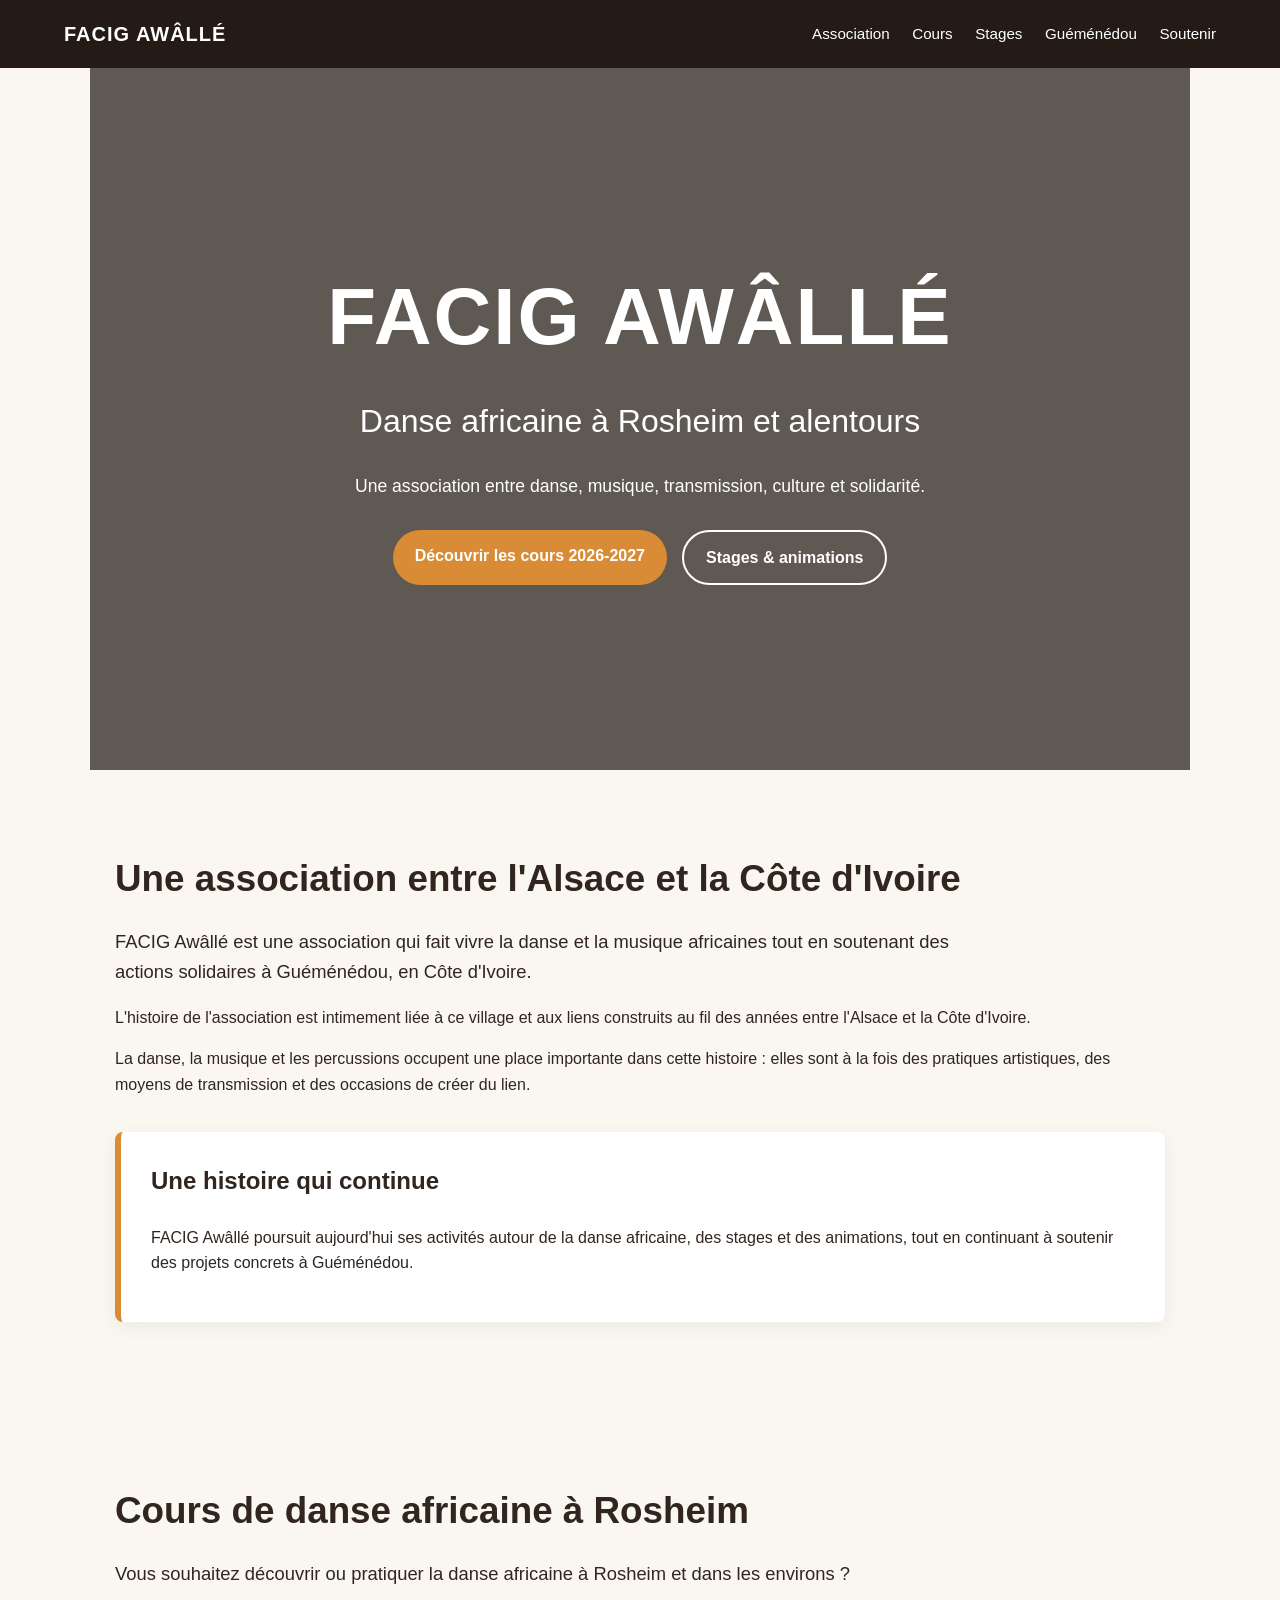
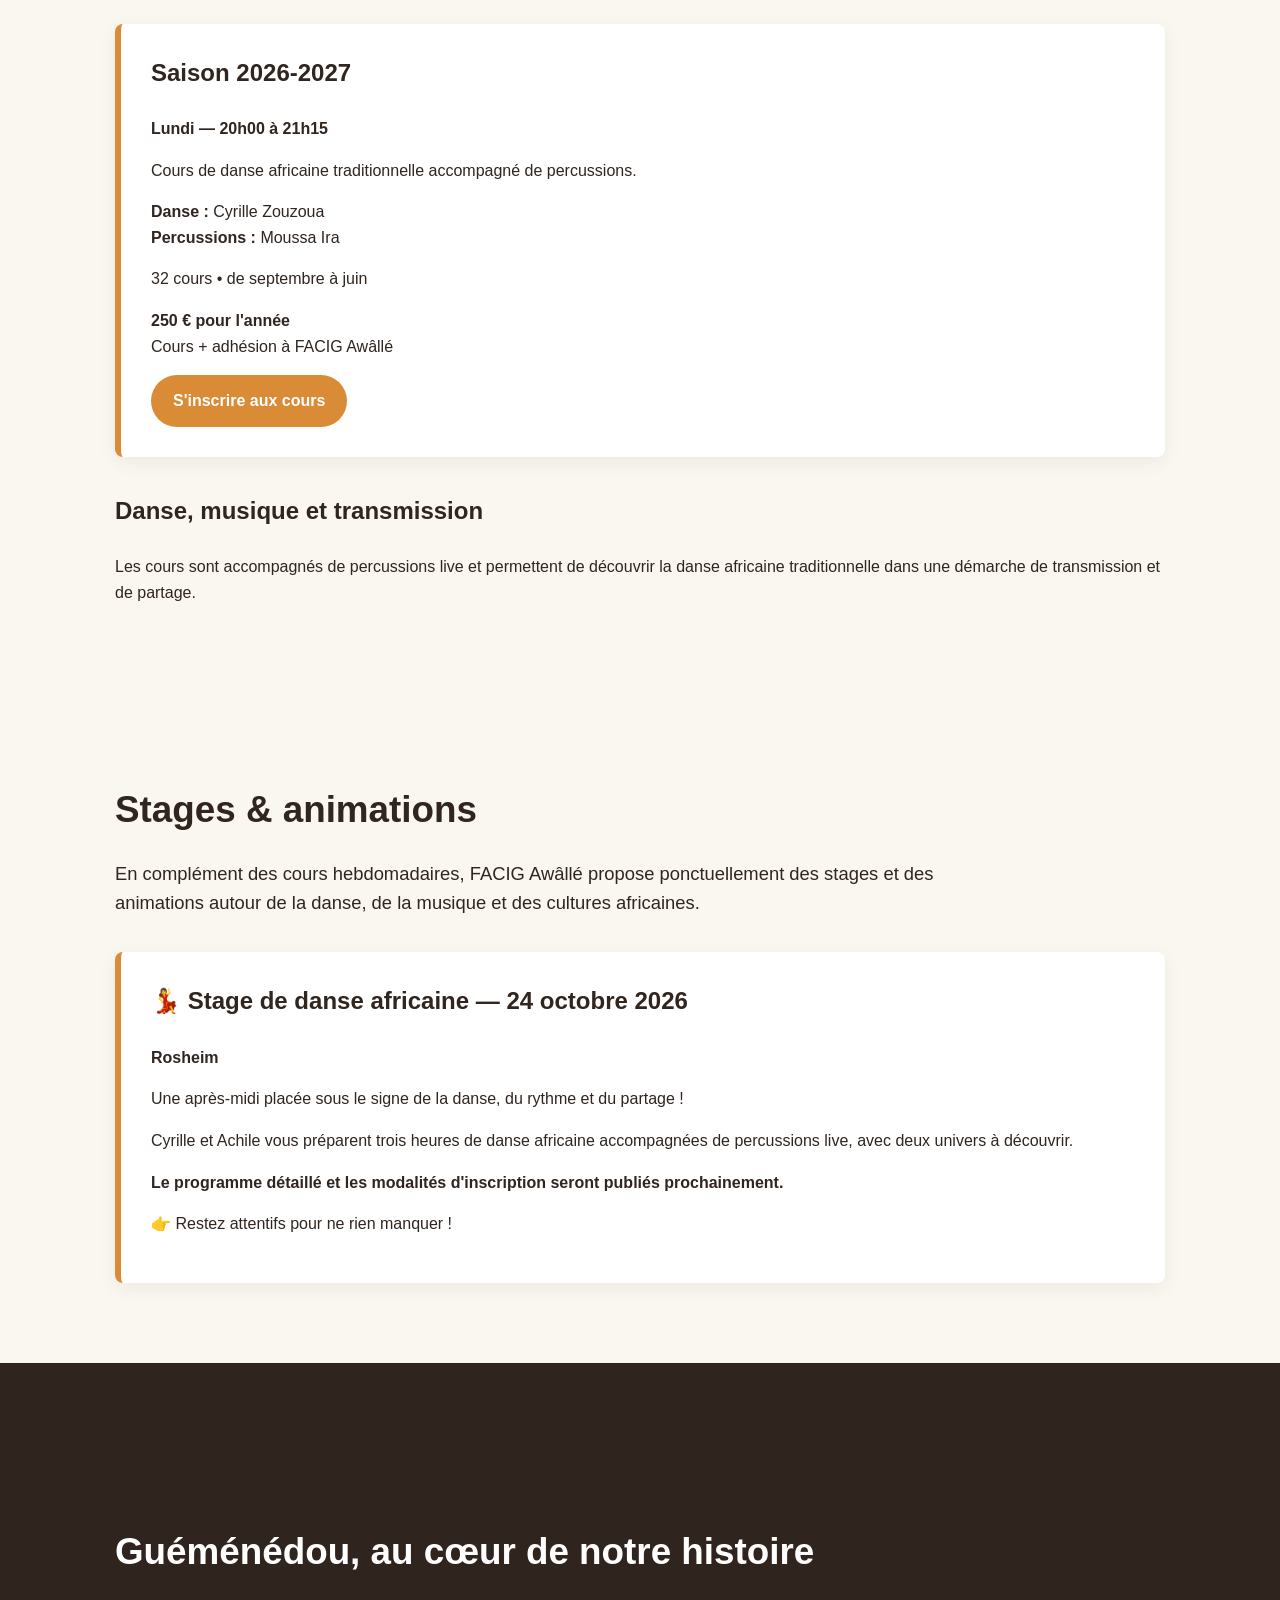
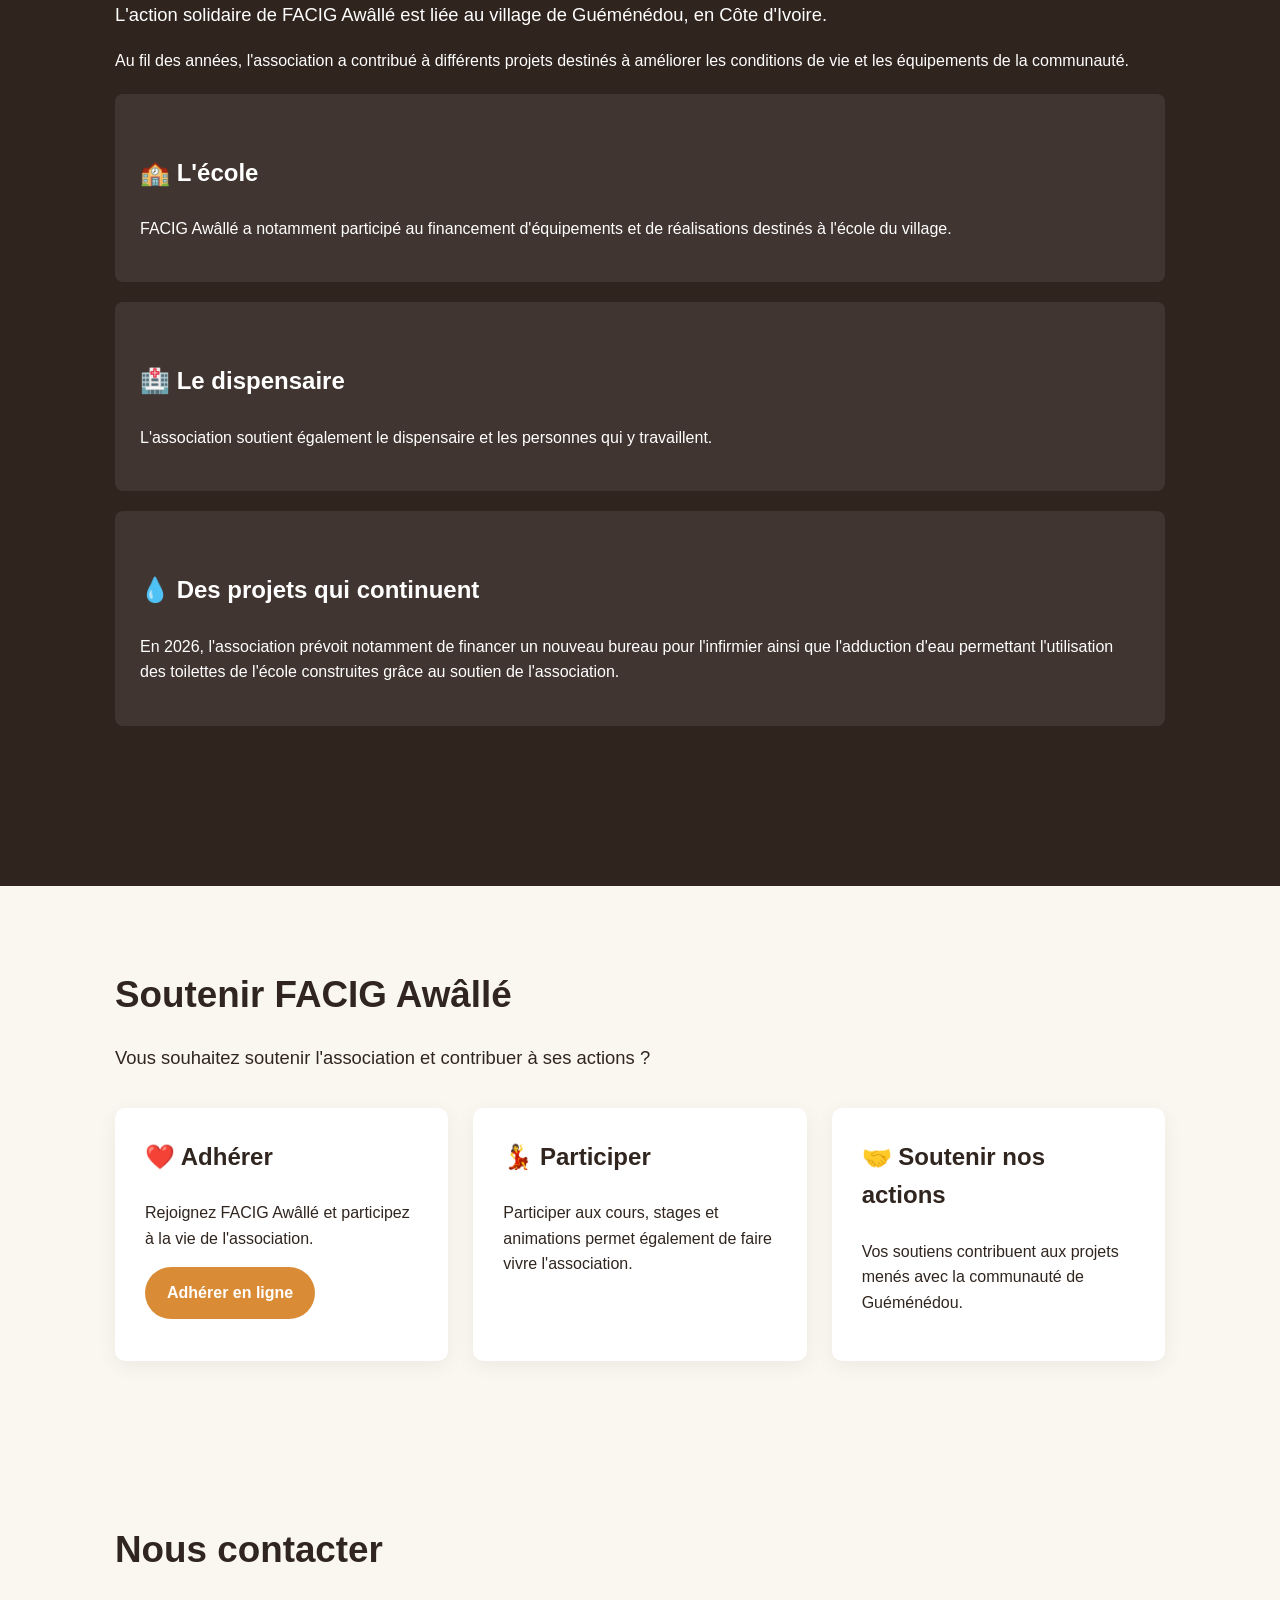
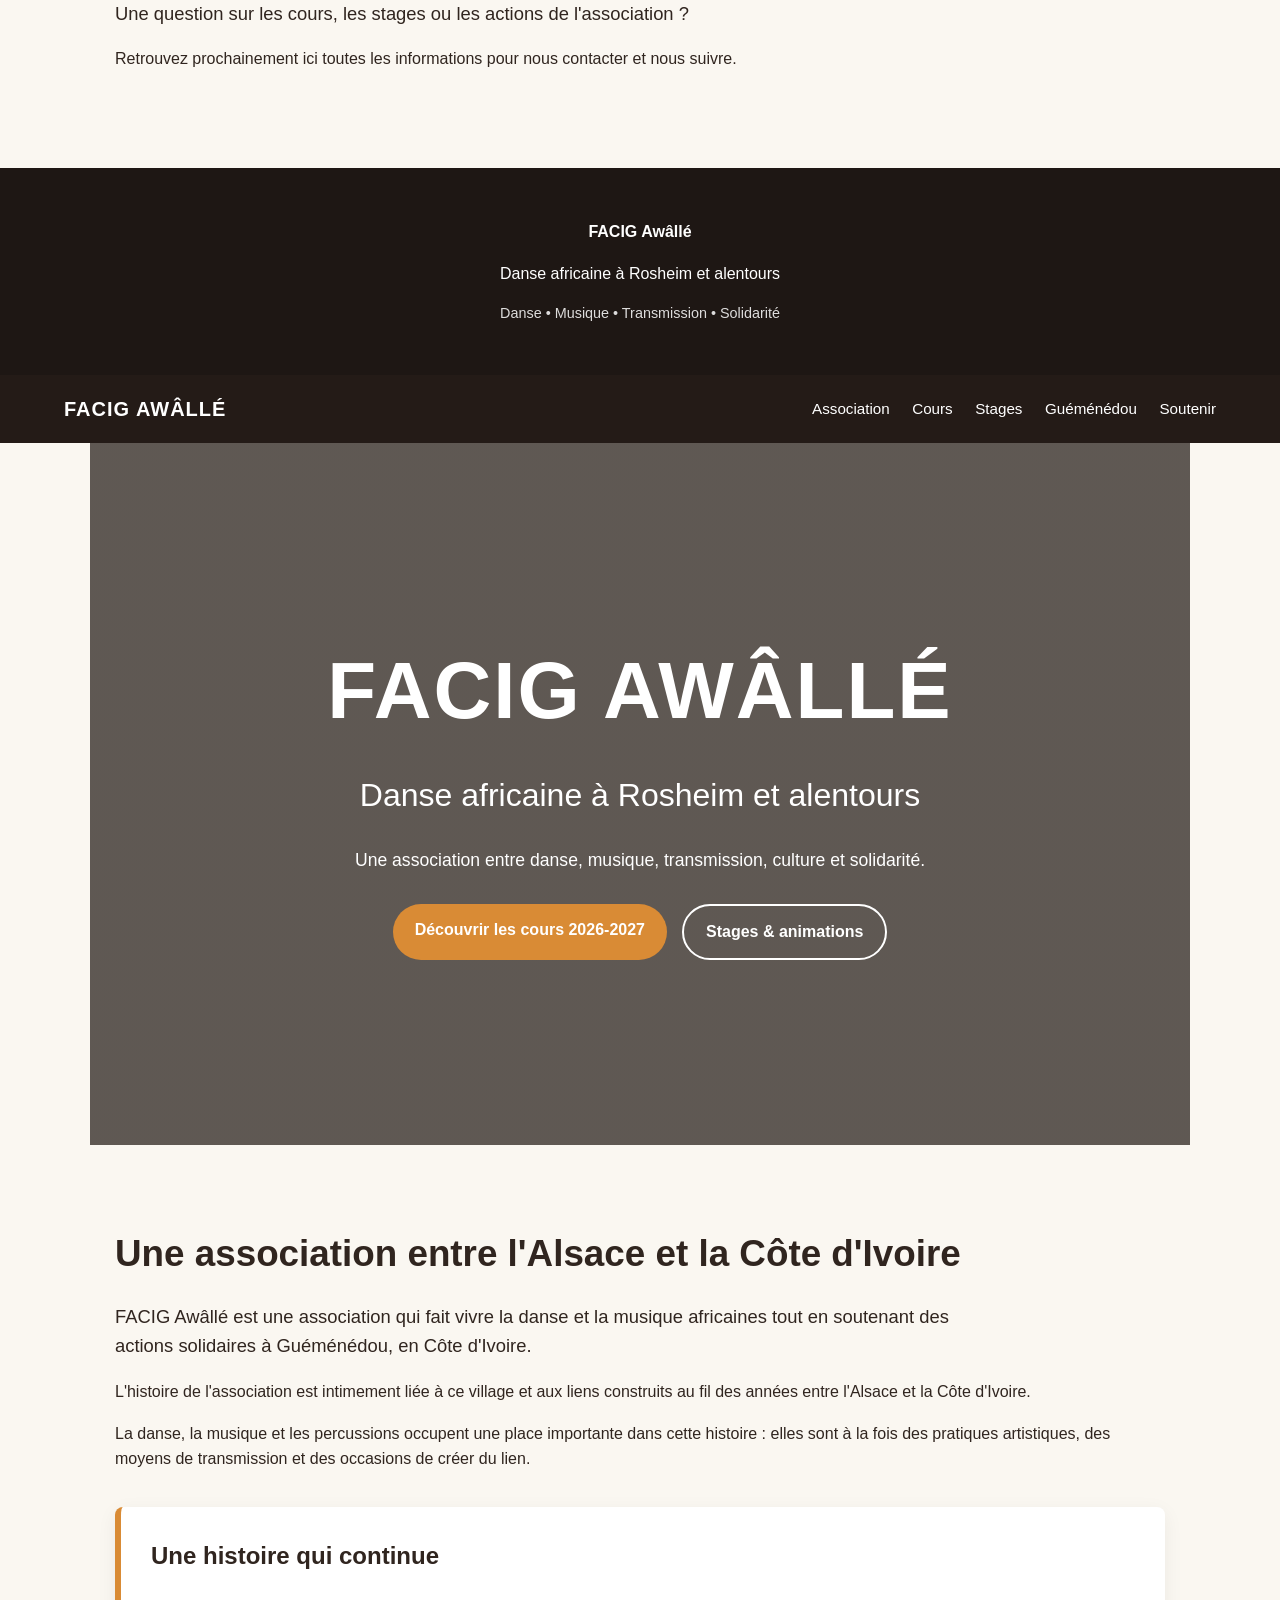
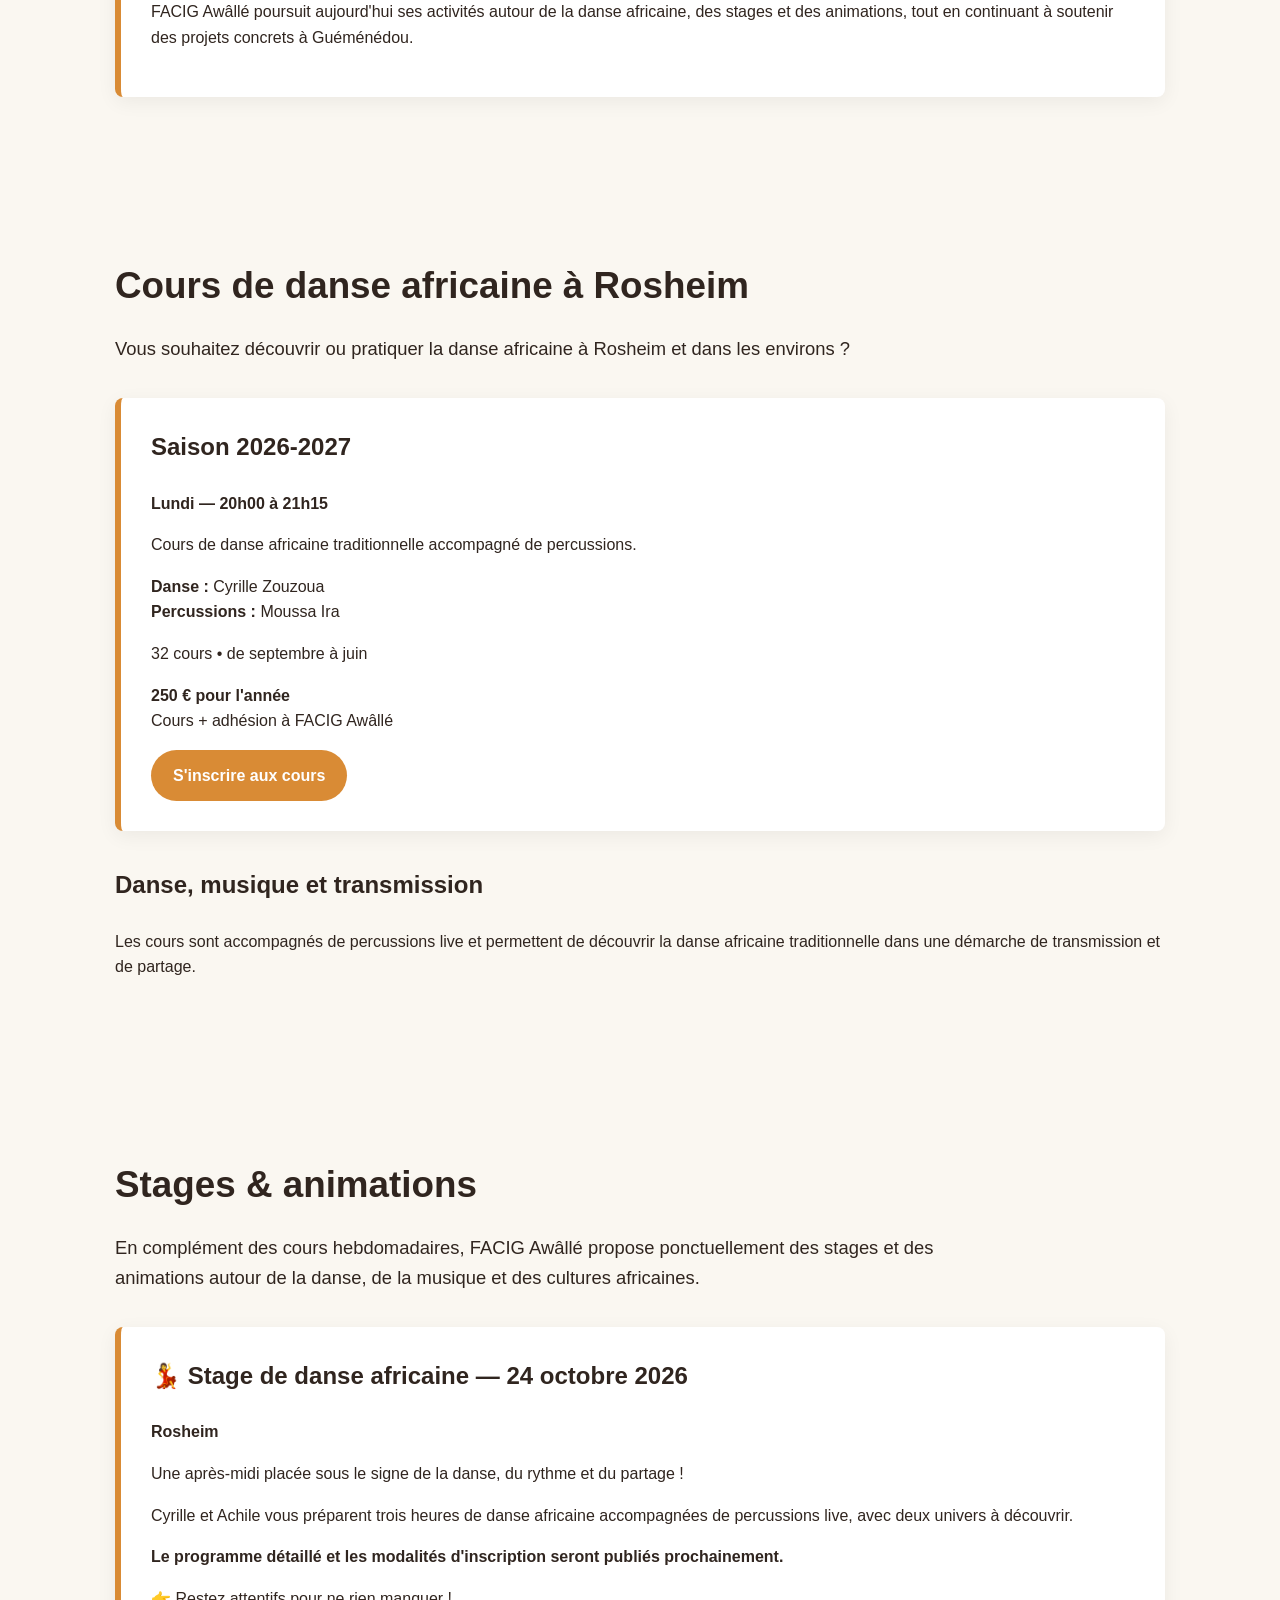
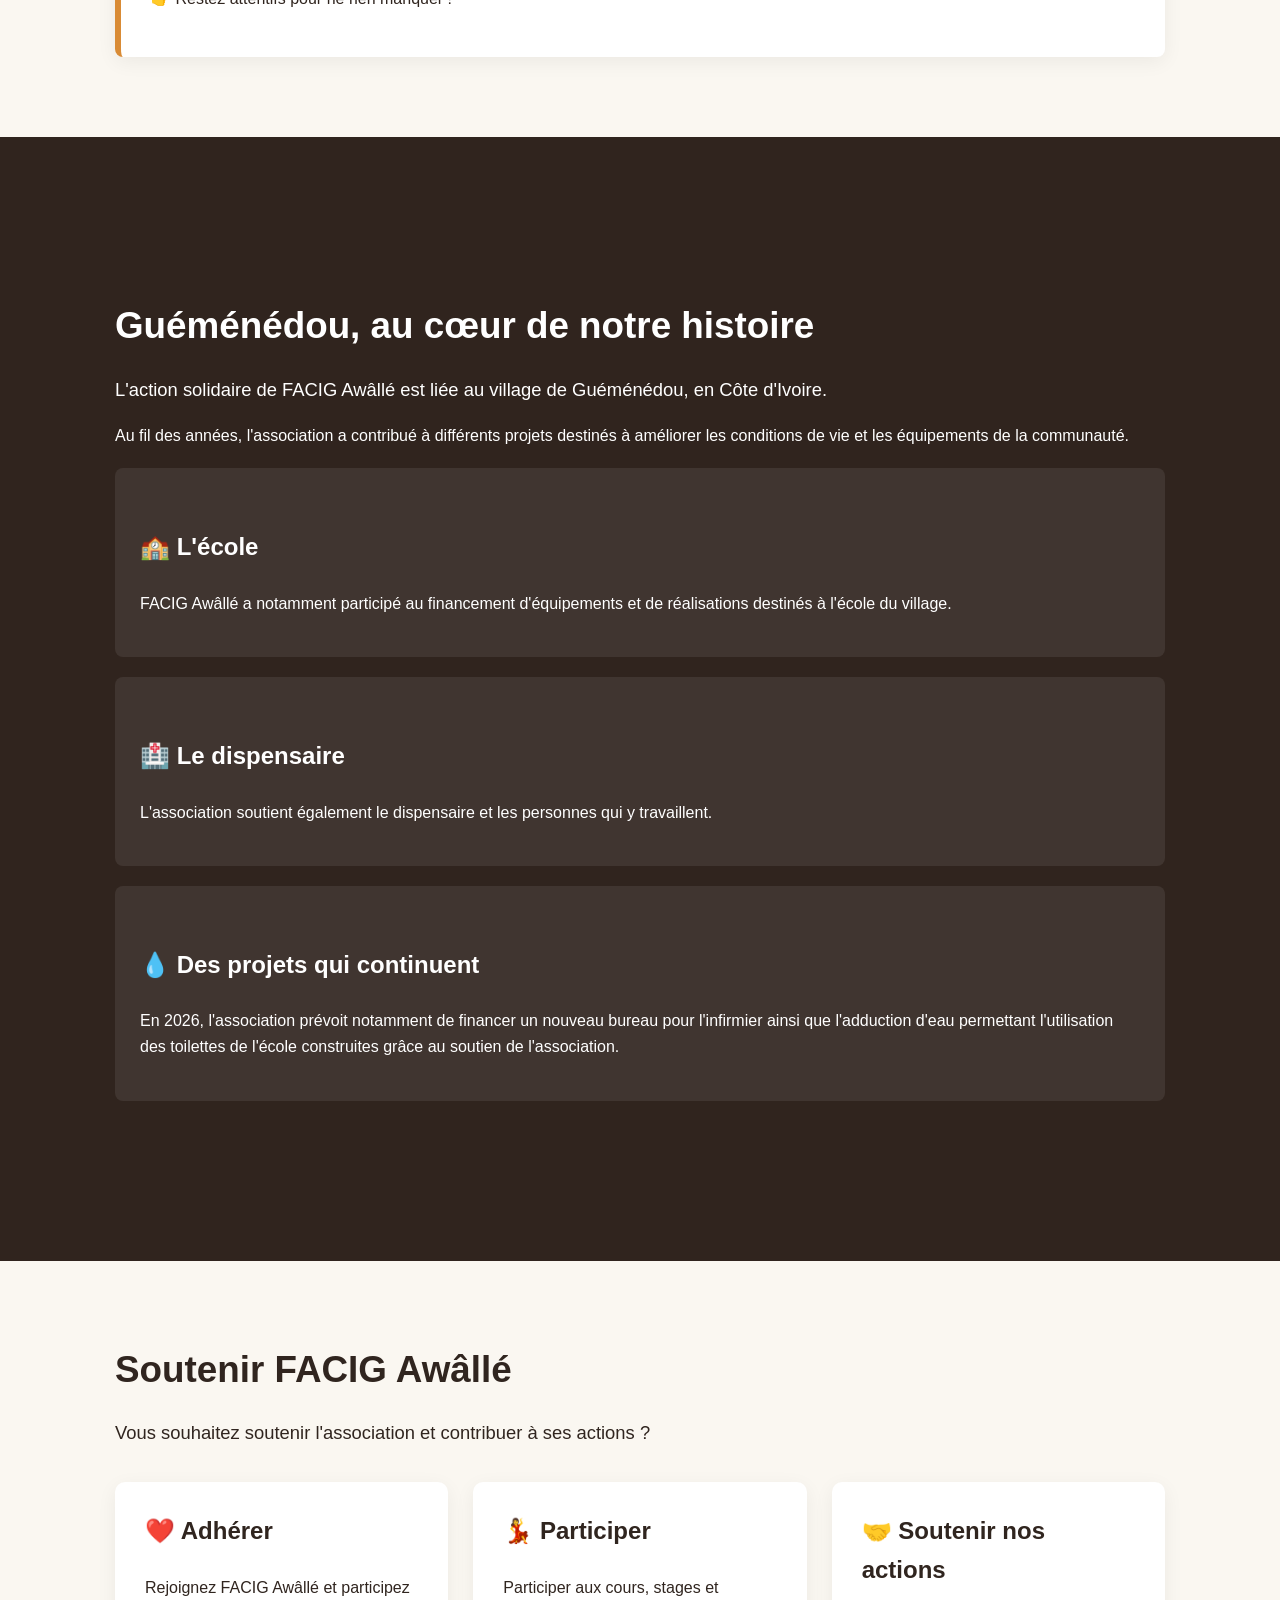
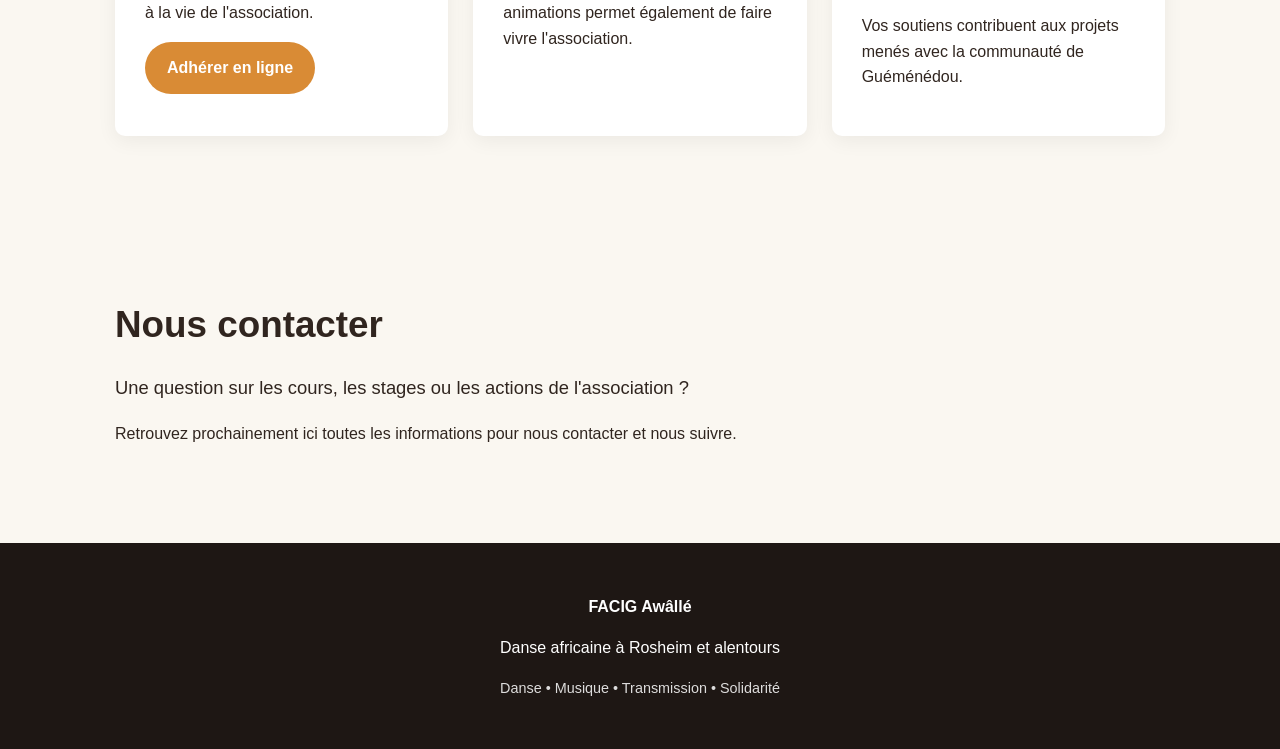
==== index.html @ 9f61e354 "Add initial HTML structure for FACIG Awâllé website This commit adds a complete HTML structure for t" ====
<!DOCTYPE html>
<html lang="fr">
<head>
    <meta charset="UTF-8">
    <meta name="viewport" content="width=device-width, initial-scale=1.0">

    <title>FACIG Awâllé | Danse africaine à Rosheim et alentours</title>

    <meta name="description" content="FACIG Awâllé : danse africaine à Rosheim et alentours, cours hebdomadaires, stages, animations et actions solidaires à Guéménédou, en Côte d'Ivoire.">

    <style>
        * {
            box-sizing: border-box;
        }

        html {
            scroll-behavior: smooth;
        }

        body {
            margin: 0;
            font-family: Arial, Helvetica, sans-serif;
            color: #30251f;
            background: #faf7f1;
            line-height: 1.6;
        }

        header {
            background: #241b17;
            color: white;
            padding: 18px 5%;
            position: sticky;
            top: 0;
            z-index: 100;
        }

        nav {
            max-width: 1200px;
            margin: auto;
            display: flex;
            align-items: center;
            justify-content: space-between;
            gap: 20px;
        }

        .logo-text {
            font-size: 1.25rem;
            font-weight: bold;
            letter-spacing: 1px;
        }

        nav a {
            color: white;
            text-decoration: none;
            margin-left: 18px;
            font-size: 0.95rem;
        }

        nav a:hover {
            text-decoration: underline;
        }

        .hero {
            min-height: 78vh;
            display: flex;
            align-items: center;
            justify-content: center;
            text-align: center;
            padding: 80px 20px;
            background:
                linear-gradient(
                    rgba(35, 27, 22, 0.72),
                    rgba(35, 27, 22, 0.72)
                );
            color: white;
        }

        .hero-content {
            max-width: 900px;
        }

        .hero h1 {
            font-size: clamp(2.5rem, 7vw, 5rem);
            margin: 0 0 15px;
            letter-spacing: 2px;
        }

        .hero h2 {
            font-size: clamp(1.3rem, 3vw, 2rem);
            margin: 0 0 25px;
            font-weight: normal;
        }

        .hero p {
            max-width: 700px;
            margin: 0 auto 30px;
            font-size: 1.1rem;
        }

        .buttons {
            display: flex;
            flex-wrap: wrap;
            justify-content: center;
            gap: 15px;
        }

        .button {
            display: inline-block;
            padding: 13px 22px;
            border-radius: 30px;
            text-decoration: none;
            font-weight: bold;
            background: #d98b35;
            color: white;
        }

        .button.secondary {
            background: transparent;
            border: 2px solid white;
        }

        section {
            max-width: 1100px;
            margin: auto;
            padding: 80px 25px;
        }

        section h2 {
            font-size: 2.3rem;
            margin-top: 0;
            margin-bottom: 15px;
        }

        section h3 {
            font-size: 1.5rem;
            margin-top: 35px;
        }

        .intro {
            font-size: 1.15rem;
            max-width: 850px;
        }

        .highlight {
            margin-top: 35px;
            padding: 30px;
            background: white;
            border-left: 6px solid #d98b35;
            border-radius: 8px;
            box-shadow: 0 5px 20px rgba(0,0,0,0.06);
        }

        .highlight h3 {
            margin-top: 0;
        }

        .cards {
            display: grid;
            grid-template-columns: repeat(auto-fit, minmax(250px, 1fr));
            gap: 25px;
            margin-top: 35px;
        }

        .card {
            background: white;
            padding: 30px;
            border-radius: 10px;
            box-shadow: 0 5px 20px rgba(0,0,0,0.06);
        }

        .card h3 {
            margin-top: 0;
        }

        .dark-section {
            background: #30241e;
            color: white;
            max-width: none;
        }

        .dark-section > div {
            max-width: 1100px;
            margin: auto;
            padding: 80px 25px;
        }

        .project {
            background: rgba(255,255,255,0.08);
            padding: 25px;
            border-radius: 8px;
            margin-top: 20px;
        }

        footer {
            background: #1e1714;
            color: white;
            text-align: center;
            padding: 35px 20px;
        }

        footer a {
            color: white;
        }

        .small {
            font-size: 0.9rem;
            opacity: 0.85;
        }

        @media (max-width: 750px) {

            header {
                position: static;
            }

            nav {
                flex-direction: column;
            }

            nav a {
                margin: 0 7px;
            }

            .hero {
                min-height: 70vh;
            }

            section {
                padding: 60px 20px;
            }
        }
    </style>
</head>

<body>

<header>
    <nav>
        <div class="logo-text">FACIG AWÂLLÉ</div>

        <div>
            <a href="#association">Association</a>
            <a href="#cours">Cours</a>
            <a href="#stages">Stages</a>
            <a href="#guemen edou">Guéménédou</a>
            <a href="#soutenir">Soutenir</a>
        </div>
    </nav>
</header>


<main>

    <!-- ACCUEIL -->

    <section class="hero">

        <div class="hero-content">

            <h1>FACIG AWÂLLÉ</h1>

            <h2>Danse africaine à Rosheim et alentours</h2>

            <p>
                Une association entre danse, musique, transmission,
                culture et solidarité.
            </p>

            <div class="buttons">

                <a class="button" href="#cours">
                    Découvrir les cours 2026-2027
                </a>

                <a class="button secondary" href="#stages">
                    Stages & animations
                </a>

            </div>

        </div>

    </section>


    <!-- ASSOCIATION -->

    <section id="association">

        <h2>Une association entre l'Alsace et la Côte d'Ivoire</h2>

        <p class="intro">
            FACIG Awâllé est une association qui fait vivre la danse
            et la musique africaines tout en soutenant des actions
            solidaires à Guéménédou, en Côte d'Ivoire.
        </p>

        <p>
            L'histoire de l'association est intimement liée à ce village
            et aux liens construits au fil des années entre l'Alsace
            et la Côte d'Ivoire.
        </p>

        <p>
            La danse, la musique et les percussions occupent une place
            importante dans cette histoire : elles sont à la fois
            des pratiques artistiques, des moyens de transmission
            et des occasions de créer du lien.
        </p>

        <div class="highlight">

            <h3>Une histoire qui continue</h3>

            <p>
                FACIG Awâllé poursuit aujourd'hui ses activités autour
                de la danse africaine, des stages et des animations,
                tout en continuant à soutenir des projets concrets
                à Guéménédou.
            </p>

        </div>

    </section>


    <!-- COURS -->

    <section id="cours">

        <h2>Cours de danse africaine à Rosheim</h2>

        <p class="intro">
            Vous souhaitez découvrir ou pratiquer la danse africaine
            à Rosheim et dans les environs ?
        </p>

        <div class="highlight">

            <h3>Saison 2026-2027</h3>

            <p>
                <strong>Lundi — 20h00 à 21h15</strong>
            </p>

            <p>
                Cours de danse africaine traditionnelle accompagné
                de percussions.
            </p>

            <p>
                <strong>Danse :</strong> Cyrille Zouzoua<br>
                <strong>Percussions :</strong> Moussa Ira
            </p>

            <p>
                32 cours • de septembre à juin
            </p>

            <p>
                <strong>250 € pour l'année</strong><br>
                Cours + adhésion à FACIG Awâllé
            </p>

            <a class="button" href="#">
                S'inscrire aux cours
            </a>

        </div>

        <h3>Danse, musique et transmission</h3>

        <p>
            Les cours sont accompagnés de percussions live et
            permettent de découvrir la danse africaine traditionnelle
            dans une démarche de transmission et de partage.
        </p>

    </section>


    <!-- STAGES -->

    <section id="stages">

        <h2>Stages & animations</h2>

        <p class="intro">
            En complément des cours hebdomadaires, FACIG Awâllé
            propose ponctuellement des stages et des animations
            autour de la danse, de la musique et des cultures africaines.
        </p>

        <div class="highlight">

            <h3>💃 Stage de danse africaine — 24 octobre 2026</h3>

            <p>
                <strong>Rosheim</strong>
            </p>

            <p>
                Une après-midi placée sous le signe de la danse,
                du rythme et du partage !
            </p>

            <p>
                Cyrille et Achile vous préparent trois heures de danse
                africaine accompagnées de percussions live, avec
                deux univers à découvrir.
            </p>

            <p>
                <strong>
                    Le programme détaillé et les modalités d'inscription
                    seront publiés prochainement.
                </strong>
            </p>

            <p>
                👉 Restez attentifs pour ne rien manquer !
            </p>

        </div>

    </section>


    <!-- GUEMENEDOU -->

    <section class="dark-section" id="guemen edou">

        <div>

            <h2>Guéménédou, au cœur de notre histoire</h2>

            <p class="intro">
                L'action solidaire de FACIG Awâllé est liée au village
                de Guéménédou, en Côte d'Ivoire.
            </p>

            <p>
                Au fil des années, l'association a contribué à différents
                projets destinés à améliorer les conditions de vie
                et les équipements de la communauté.
            </p>

            <div class="project">

                <h3>🏫 L'école</h3>

                <p>
                    FACIG Awâllé a notamment participé au financement
                    d'équipements et de réalisations destinés à l'école
                    du village.
                </p>

            </div>

            <div class="project">

                <h3>🏥 Le dispensaire</h3>

                <p>
                    L'association soutient également le dispensaire
                    et les personnes qui y travaillent.
                </p>

            </div>

            <div class="project">

                <h3>💧 Des projets qui continuent</h3>

                <p>
                    En 2026, l'association prévoit notamment de financer
                    un nouveau bureau pour l'infirmier ainsi que
                    l'adduction d'eau permettant l'utilisation des
                    toilettes de l'école construites grâce au soutien
                    de l'association.
                </p>

            </div>

        </div>

    </section>


    <!-- SOUTENIR -->

    <section id="soutenir">

        <h2>Soutenir FACIG Awâllé</h2>

        <p class="intro">
            Vous souhaitez soutenir l'association et contribuer
            à ses actions ?
        </p>

        <div class="cards">

            <div class="card">

                <h3>❤️ Adhérer</h3>

                <p>
                    Rejoignez FACIG Awâllé et participez à la vie
                    de l'association.
                </p>

                <a class="button" href="#">
                    Adhérer en ligne
                </a>

            </div>


            <div class="card">

                <h3>💃 Participer</h3>

                <p>
                    Participer aux cours, stages et animations permet
                    également de faire vivre l'association.
                </p>

            </div>


            <div class="card">

                <h3>🤝 Soutenir nos actions</h3>

                <p>
                    Vos soutiens contribuent aux projets menés
                    avec la communauté de Guéménédou.
                </p>

            </div>

        </div>

    </section>


    <!-- CONTACT -->

    <section id="contact">

        <h2>Nous contacter</h2>

        <p class="intro">
            Une question sur les cours, les stages ou les actions
            de l'association ?
        </p>

        <p>
            Retrouvez prochainement ici toutes les informations
            pour nous contacter et nous suivre.
        </p>

    </section>

</main>


<footer>

    <p>
        <strong>FACIG Awâllé</strong>
    </p>

    <p>
        Danse africaine à Rosheim et alentours
    </p>

    <p class="small">
        Danse • Musique • Transmission • Solidarité
    </p>

</footer>

</body>
</html><!DOCTYPE html>
<html lang="fr">
<head>
    <meta charset="UTF-8">
    <meta name="viewport" content="width=device-width, initial-scale=1.0">

    <title>FACIG Awâllé | Danse africaine à Rosheim et alentours</title>

    <meta name="description" content="FACIG Awâllé : danse africaine à Rosheim et alentours, cours hebdomadaires, stages, animations et actions solidaires à Guéménédou, en Côte d'Ivoire.">

    <style>
        * {
            box-sizing: border-box;
        }

        html {
            scroll-behavior: smooth;
        }

        body {
            margin: 0;
            font-family: Arial, Helvetica, sans-serif;
            color: #30251f;
            background: #faf7f1;
            line-height: 1.6;
        }

        header {
            background: #241b17;
            color: white;
            padding: 18px 5%;
            position: sticky;
            top: 0;
            z-index: 100;
        }

        nav {
            max-width: 1200px;
            margin: auto;
            display: flex;
            align-items: center;
            justify-content: space-between;
            gap: 20px;
        }

        .logo-text {
            font-size: 1.25rem;
            font-weight: bold;
            letter-spacing: 1px;
        }

        nav a {
            color: white;
            text-decoration: none;
            margin-left: 18px;
            font-size: 0.95rem;
        }

        nav a:hover {
            text-decoration: underline;
        }

        .hero {
            min-height: 78vh;
            display: flex;
            align-items: center;
            justify-content: center;
            text-align: center;
            padding: 80px 20px;
            background:
                linear-gradient(
                    rgba(35, 27, 22, 0.72),
                    rgba(35, 27, 22, 0.72)
                );
            color: white;
        }

        .hero-content {
            max-width: 900px;
        }

        .hero h1 {
            font-size: clamp(2.5rem, 7vw, 5rem);
            margin: 0 0 15px;
            letter-spacing: 2px;
        }

        .hero h2 {
            font-size: clamp(1.3rem, 3vw, 2rem);
            margin: 0 0 25px;
            font-weight: normal;
        }

        .hero p {
            max-width: 700px;
            margin: 0 auto 30px;
            font-size: 1.1rem;
        }

        .buttons {
            display: flex;
            flex-wrap: wrap;
            justify-content: center;
            gap: 15px;
        }

        .button {
            display: inline-block;
            padding: 13px 22px;
            border-radius: 30px;
            text-decoration: none;
            font-weight: bold;
            background: #d98b35;
            color: white;
        }

        .button.secondary {
            background: transparent;
            border: 2px solid white;
        }

        section {
            max-width: 1100px;
            margin: auto;
            padding: 80px 25px;
        }

        section h2 {
            font-size: 2.3rem;
            margin-top: 0;
            margin-bottom: 15px;
        }

        section h3 {
            font-size: 1.5rem;
            margin-top: 35px;
        }

        .intro {
            font-size: 1.15rem;
            max-width: 850px;
        }

        .highlight {
            margin-top: 35px;
            padding: 30px;
            background: white;
            border-left: 6px solid #d98b35;
            border-radius: 8px;
            box-shadow: 0 5px 20px rgba(0,0,0,0.06);
        }

        .highlight h3 {
            margin-top: 0;
        }

        .cards {
            display: grid;
            grid-template-columns: repeat(auto-fit, minmax(250px, 1fr));
            gap: 25px;
            margin-top: 35px;
        }

        .card {
            background: white;
            padding: 30px;
            border-radius: 10px;
            box-shadow: 0 5px 20px rgba(0,0,0,0.06);
        }

        .card h3 {
            margin-top: 0;
        }

        .dark-section {
            background: #30241e;
            color: white;
            max-width: none;
        }

        .dark-section > div {
            max-width: 1100px;
            margin: auto;
            padding: 80px 25px;
        }

        .project {
            background: rgba(255,255,255,0.08);
            padding: 25px;
            border-radius: 8px;
            margin-top: 20px;
        }

        footer {
            background: #1e1714;
            color: white;
            text-align: center;
            padding: 35px 20px;
        }

        footer a {
            color: white;
        }

        .small {
            font-size: 0.9rem;
            opacity: 0.85;
        }

        @media (max-width: 750px) {

            header {
                position: static;
            }

            nav {
                flex-direction: column;
            }

            nav a {
                margin: 0 7px;
            }

            .hero {
                min-height: 70vh;
            }

            section {
                padding: 60px 20px;
            }
        }
    </style>
</head>

<body>

<header>
    <nav>
        <div class="logo-text">FACIG AWÂLLÉ</div>

        <div>
            <a href="#association">Association</a>
            <a href="#cours">Cours</a>
            <a href="#stages">Stages</a>
            <a href="#guemen edou">Guéménédou</a>
            <a href="#soutenir">Soutenir</a>
        </div>
    </nav>
</header>


<main>

    <!-- ACCUEIL -->

    <section class="hero">

        <div class="hero-content">

            <h1>FACIG AWÂLLÉ</h1>

            <h2>Danse africaine à Rosheim et alentours</h2>

            <p>
                Une association entre danse, musique, transmission,
                culture et solidarité.
            </p>

            <div class="buttons">

                <a class="button" href="#cours">
                    Découvrir les cours 2026-2027
                </a>

                <a class="button secondary" href="#stages">
                    Stages & animations
                </a>

            </div>

        </div>

    </section>


    <!-- ASSOCIATION -->

    <section id="association">

        <h2>Une association entre l'Alsace et la Côte d'Ivoire</h2>

        <p class="intro">
            FACIG Awâllé est une association qui fait vivre la danse
            et la musique africaines tout en soutenant des actions
            solidaires à Guéménédou, en Côte d'Ivoire.
        </p>

        <p>
            L'histoire de l'association est intimement liée à ce village
            et aux liens construits au fil des années entre l'Alsace
            et la Côte d'Ivoire.
        </p>

        <p>
            La danse, la musique et les percussions occupent une place
            importante dans cette histoire : elles sont à la fois
            des pratiques artistiques, des moyens de transmission
            et des occasions de créer du lien.
        </p>

        <div class="highlight">

            <h3>Une histoire qui continue</h3>

            <p>
                FACIG Awâllé poursuit aujourd'hui ses activités autour
                de la danse africaine, des stages et des animations,
                tout en continuant à soutenir des projets concrets
                à Guéménédou.
            </p>

        </div>

    </section>


    <!-- COURS -->

    <section id="cours">

        <h2>Cours de danse africaine à Rosheim</h2>

        <p class="intro">
            Vous souhaitez découvrir ou pratiquer la danse africaine
            à Rosheim et dans les environs ?
        </p>

        <div class="highlight">

            <h3>Saison 2026-2027</h3>

            <p>
                <strong>Lundi — 20h00 à 21h15</strong>
            </p>

            <p>
                Cours de danse africaine traditionnelle accompagné
                de percussions.
            </p>

            <p>
                <strong>Danse :</strong> Cyrille Zouzoua<br>
                <strong>Percussions :</strong> Moussa Ira
            </p>

            <p>
                32 cours • de septembre à juin
            </p>

            <p>
                <strong>250 € pour l'année</strong><br>
                Cours + adhésion à FACIG Awâllé
            </p>

            <a class="button" href="#">
                S'inscrire aux cours
            </a>

        </div>

        <h3>Danse, musique et transmission</h3>

        <p>
            Les cours sont accompagnés de percussions live et
            permettent de découvrir la danse africaine traditionnelle
            dans une démarche de transmission et de partage.
        </p>

    </section>


    <!-- STAGES -->

    <section id="stages">

        <h2>Stages & animations</h2>

        <p class="intro">
            En complément des cours hebdomadaires, FACIG Awâllé
            propose ponctuellement des stages et des animations
            autour de la danse, de la musique et des cultures africaines.
        </p>

        <div class="highlight">

            <h3>💃 Stage de danse africaine — 24 octobre 2026</h3>

            <p>
                <strong>Rosheim</strong>
            </p>

            <p>
                Une après-midi placée sous le signe de la danse,
                du rythme et du partage !
            </p>

            <p>
                Cyrille et Achile vous préparent trois heures de danse
                africaine accompagnées de percussions live, avec
                deux univers à découvrir.
            </p>

            <p>
                <strong>
                    Le programme détaillé et les modalités d'inscription
                    seront publiés prochainement.
                </strong>
            </p>

            <p>
                👉 Restez attentifs pour ne rien manquer !
            </p>

        </div>

    </section>


    <!-- GUEMENEDOU -->

    <section class="dark-section" id="guemen edou">

        <div>

            <h2>Guéménédou, au cœur de notre histoire</h2>

            <p class="intro">
                L'action solidaire de FACIG Awâllé est liée au village
                de Guéménédou, en Côte d'Ivoire.
            </p>

            <p>
                Au fil des années, l'association a contribué à différents
                projets destinés à améliorer les conditions de vie
                et les équipements de la communauté.
            </p>

            <div class="project">

                <h3>🏫 L'école</h3>

                <p>
                    FACIG Awâllé a notamment participé au financement
                    d'équipements et de réalisations destinés à l'école
                    du village.
                </p>

            </div>

            <div class="project">

                <h3>🏥 Le dispensaire</h3>

                <p>
                    L'association soutient également le dispensaire
                    et les personnes qui y travaillent.
                </p>

            </div>

            <div class="project">

                <h3>💧 Des projets qui continuent</h3>

                <p>
                    En 2026, l'association prévoit notamment de financer
                    un nouveau bureau pour l'infirmier ainsi que
                    l'adduction d'eau permettant l'utilisation des
                    toilettes de l'école construites grâce au soutien
                    de l'association.
                </p>

            </div>

        </div>

    </section>


    <!-- SOUTENIR -->

    <section id="soutenir">

        <h2>Soutenir FACIG Awâllé</h2>

        <p class="intro">
            Vous souhaitez soutenir l'association et contribuer
            à ses actions ?
        </p>

        <div class="cards">

            <div class="card">

                <h3>❤️ Adhérer</h3>

                <p>
                    Rejoignez FACIG Awâllé et participez à la vie
                    de l'association.
                </p>

                <a class="button" href="#">
                    Adhérer en ligne
                </a>

            </div>


            <div class="card">

                <h3>💃 Participer</h3>

                <p>
                    Participer aux cours, stages et animations permet
                    également de faire vivre l'association.
                </p>

            </div>


            <div class="card">

                <h3>🤝 Soutenir nos actions</h3>

                <p>
                    Vos soutiens contribuent aux projets menés
                    avec la communauté de Guéménédou.
                </p>

            </div>

        </div>

    </section>


    <!-- CONTACT -->

    <section id="contact">

        <h2>Nous contacter</h2>

        <p class="intro">
            Une question sur les cours, les stages ou les actions
            de l'association ?
        </p>

        <p>
            Retrouvez prochainement ici toutes les informations
            pour nous contacter et nous suivre.
        </p>

    </section>

</main>


<footer>

    <p>
        <strong>FACIG Awâllé</strong>
    </p>

    <p>
        Danse africaine à Rosheim et alentours
    </p>

    <p class="small">
        Danse • Musique • Transmission • Solidarité
    </p>

</footer>

</body>
</html>
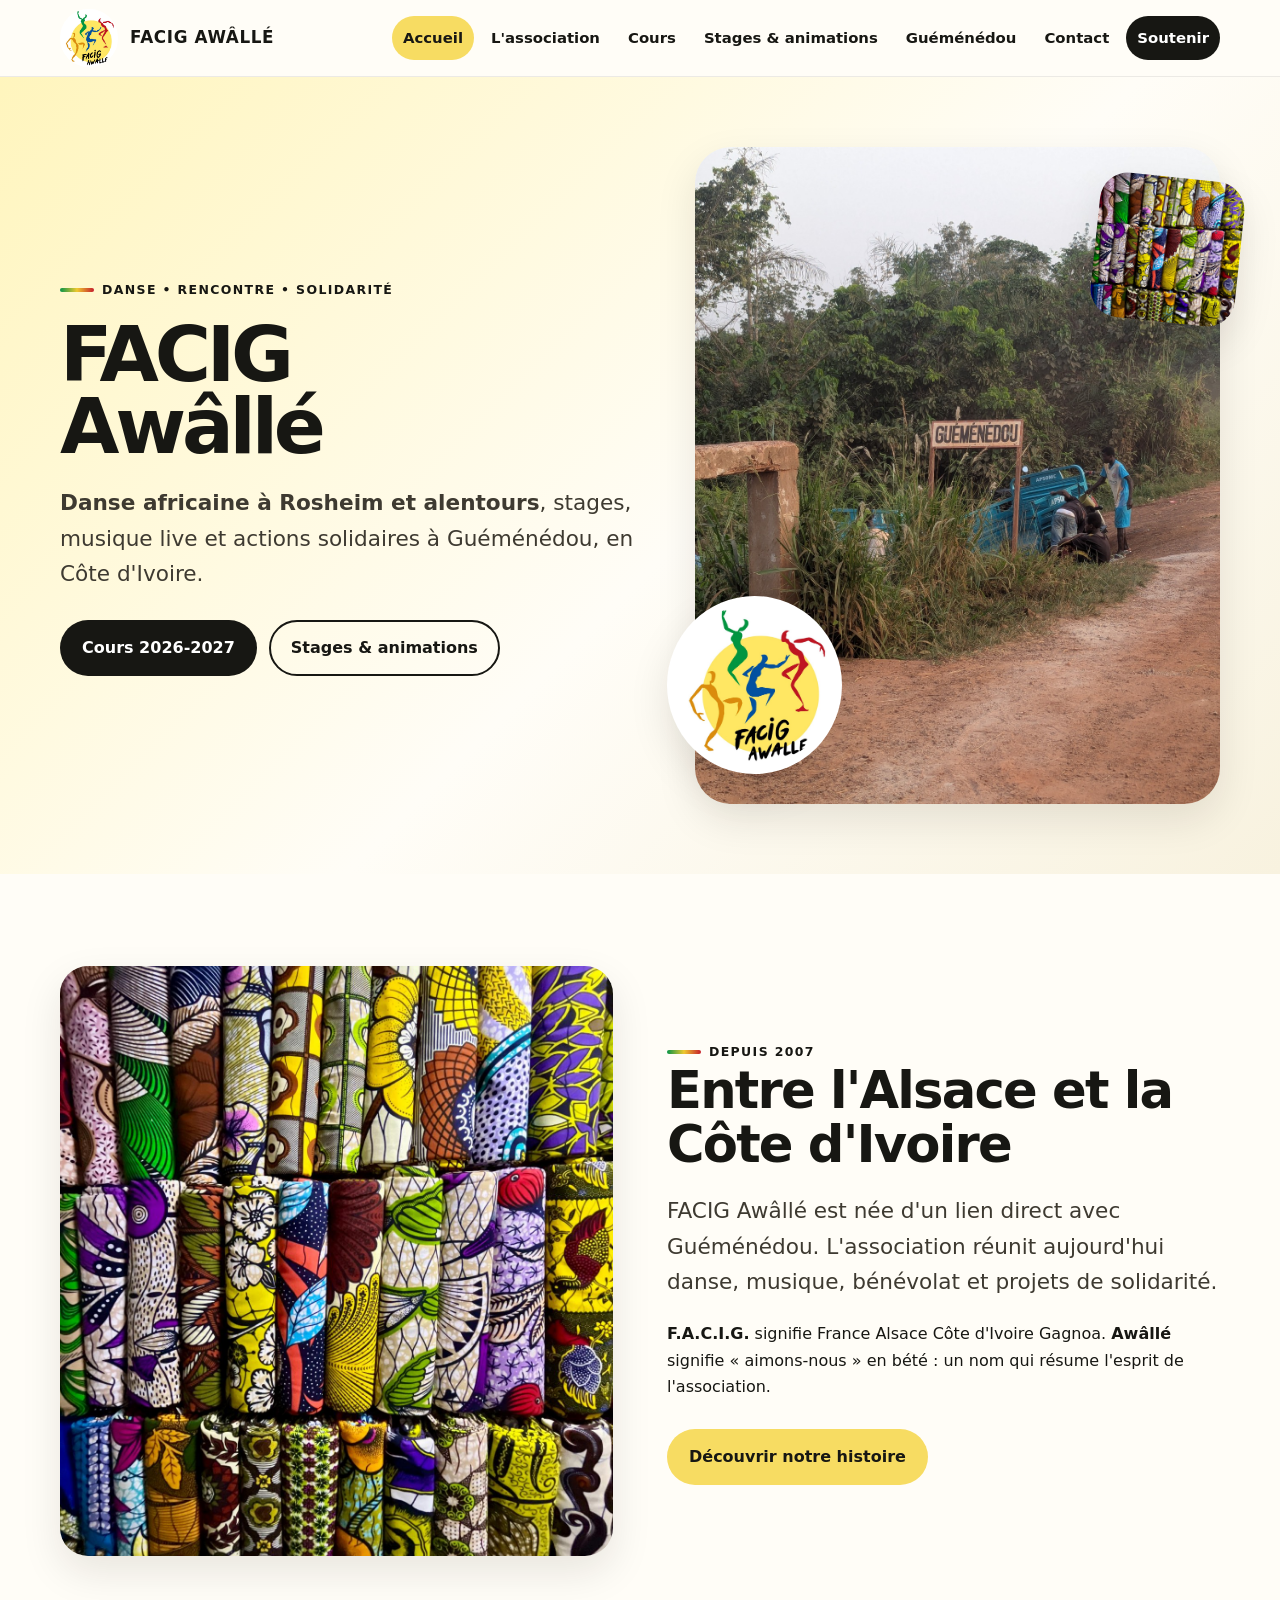
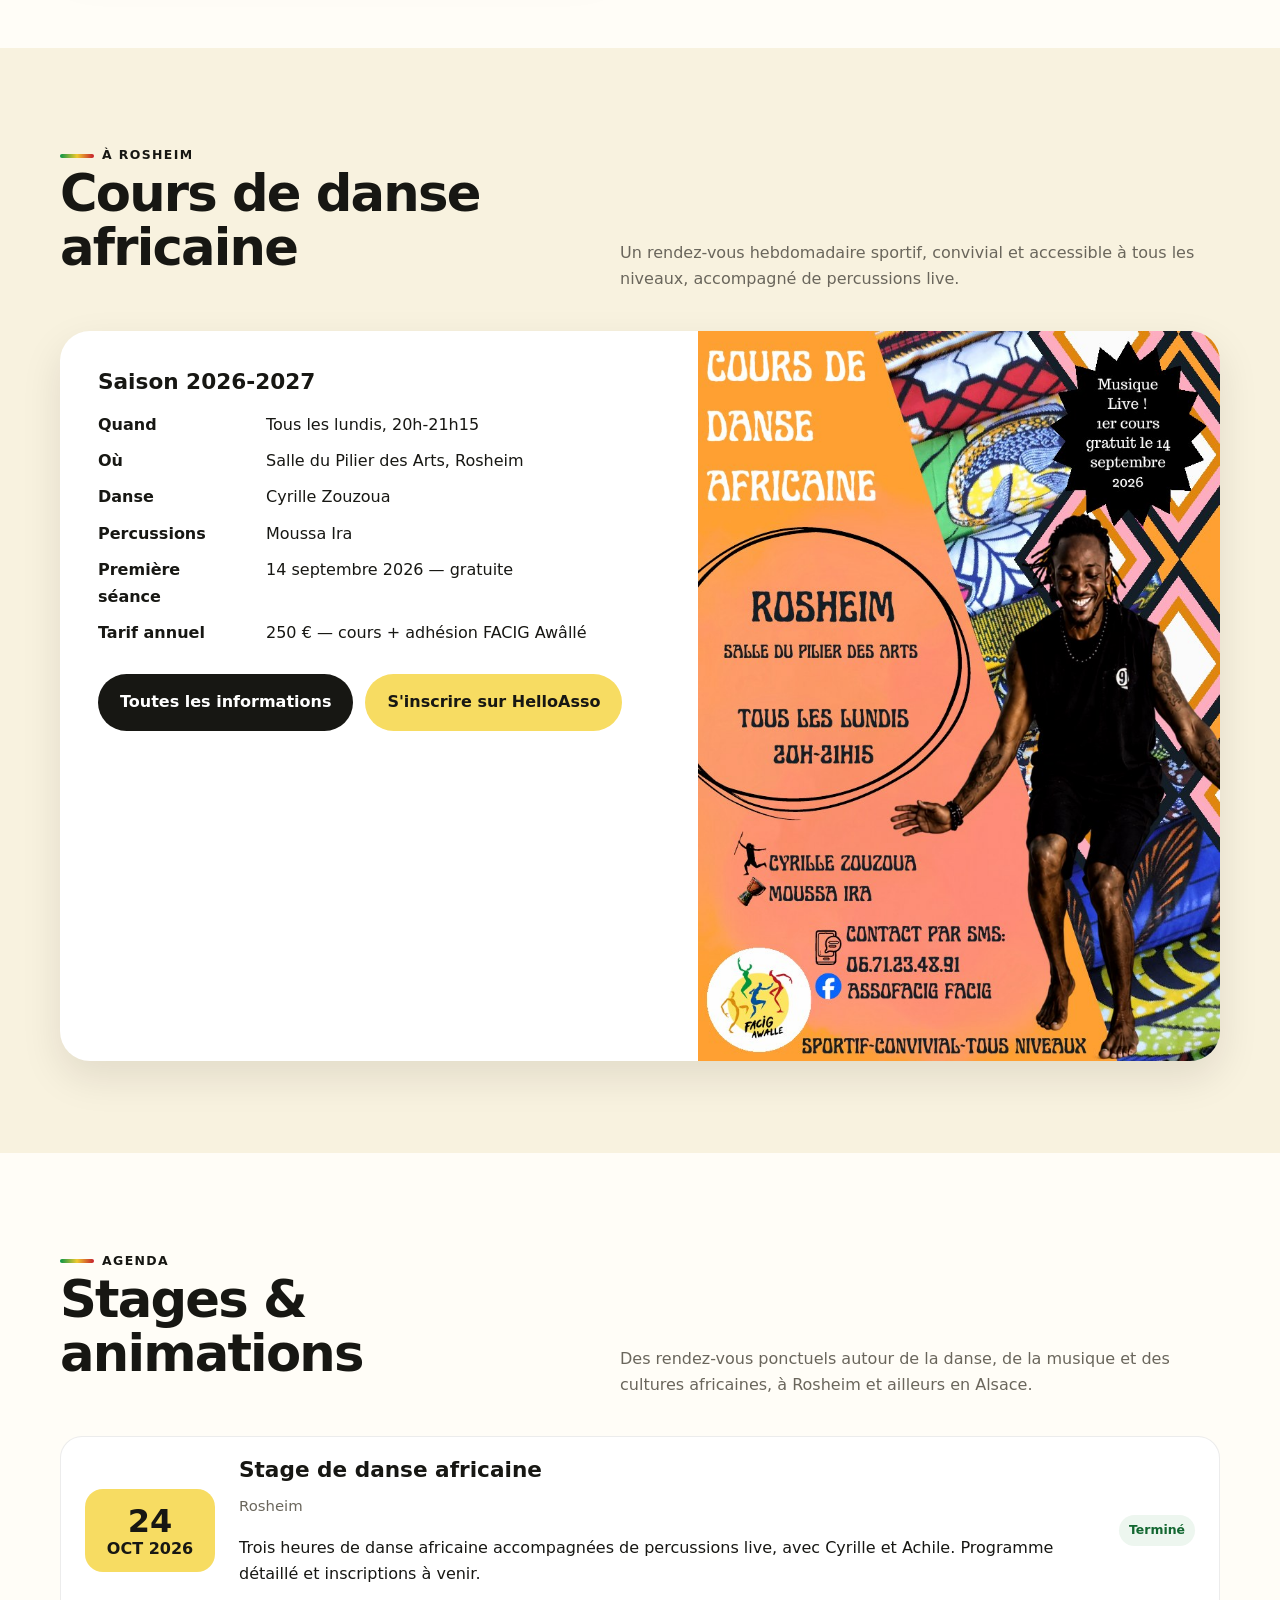
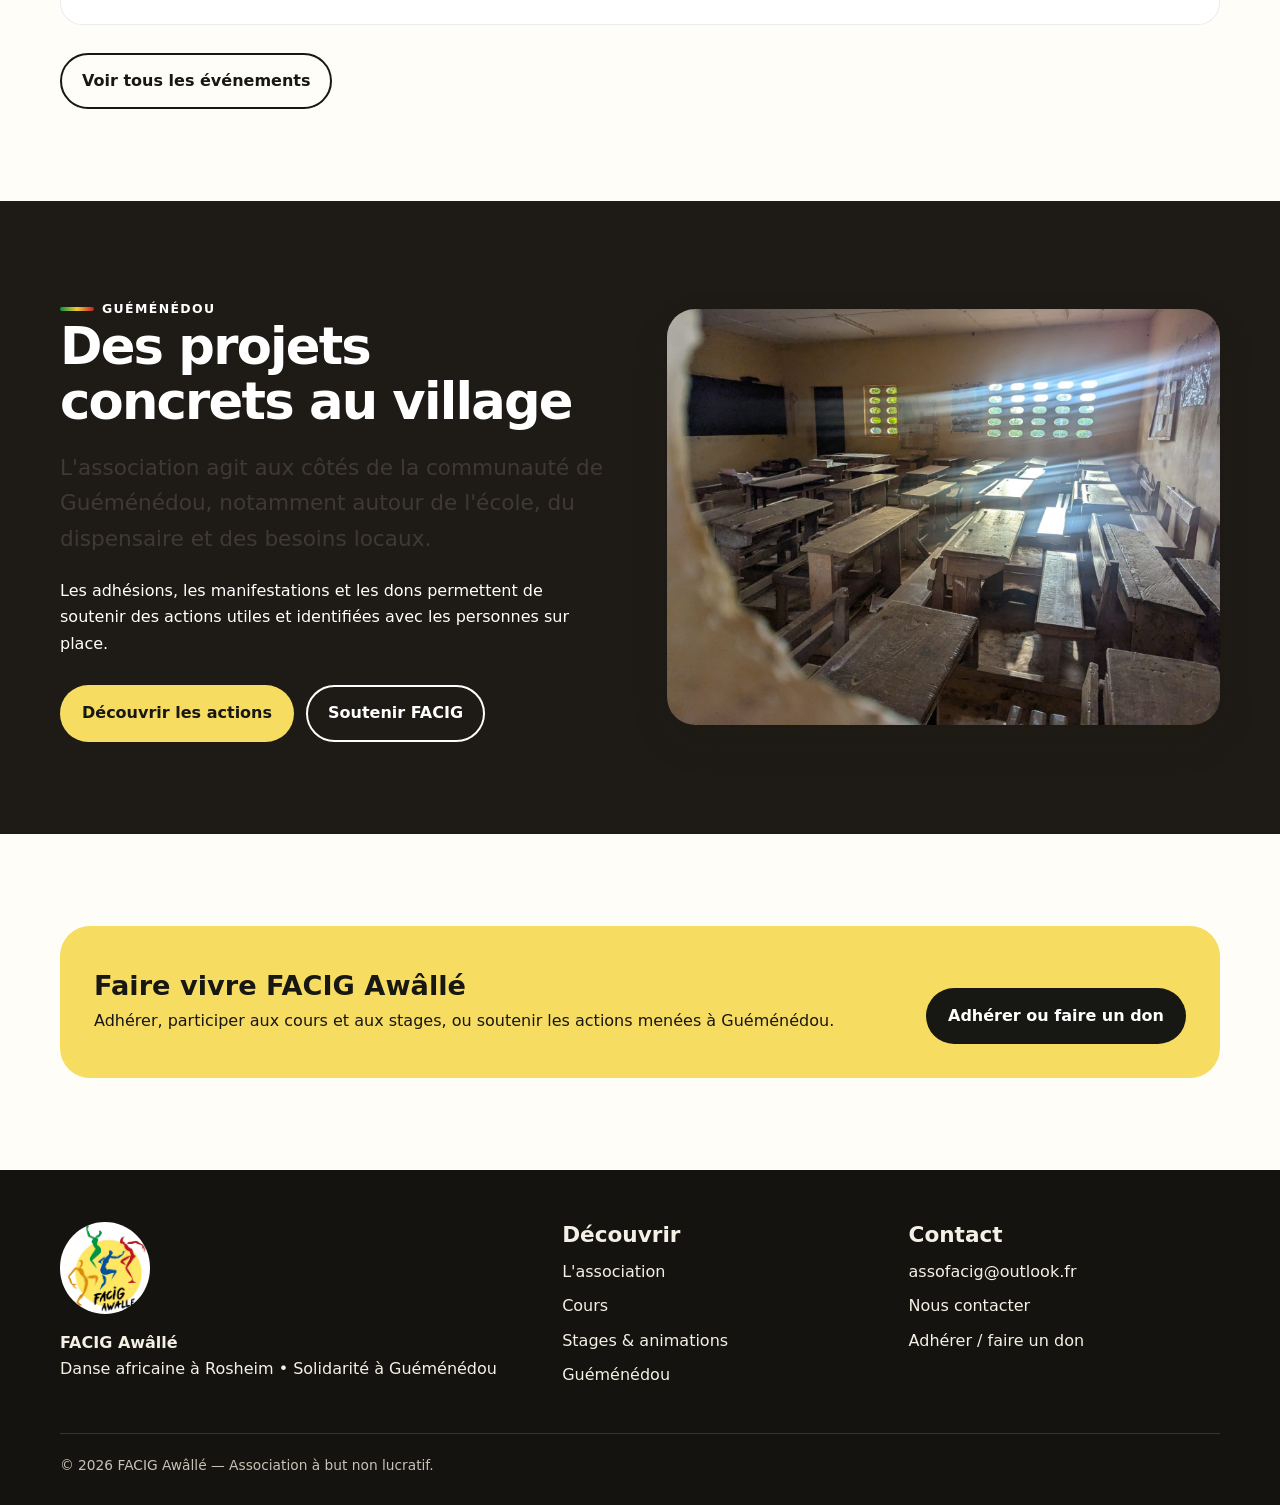
==== commit d34b9ebc: "Add files via upload" ====
--- a/index.html
+++ b/index.html
@@ -1,1169 +1,50 @@
 <!DOCTYPE html>
 <html lang="fr">
 <head>
-    <meta charset="UTF-8">
-    <meta name="viewport" content="width=device-width, initial-scale=1.0">
-
-    <title>FACIG Awâllé | Danse africaine à Rosheim et alentours</title>
-
-    <meta name="description" content="FACIG Awâllé : danse africaine à Rosheim et alentours, cours hebdomadaires, stages, animations et actions solidaires à Guéménédou, en Côte d'Ivoire.">
-
-    <style>
-        * {
-            box-sizing: border-box;
-        }
-
-        html {
-            scroll-behavior: smooth;
-        }
-
-        body {
-            margin: 0;
-            font-family: Arial, Helvetica, sans-serif;
-            color: #30251f;
-            background: #faf7f1;
-            line-height: 1.6;
-        }
-
-        header {
-            background: #241b17;
-            color: white;
-            padding: 18px 5%;
-            position: sticky;
-            top: 0;
-            z-index: 100;
-        }
-
-        nav {
-            max-width: 1200px;
-            margin: auto;
-            display: flex;
-            align-items: center;
-            justify-content: space-between;
-            gap: 20px;
-        }
-
-        .logo-text {
-            font-size: 1.25rem;
-            font-weight: bold;
-            letter-spacing: 1px;
-        }
-
-        nav a {
-            color: white;
-            text-decoration: none;
-            margin-left: 18px;
-            font-size: 0.95rem;
-        }
-
-        nav a:hover {
-            text-decoration: underline;
-        }
-
-        .hero {
-            min-height: 78vh;
-            display: flex;
-            align-items: center;
-            justify-content: center;
-            text-align: center;
-            padding: 80px 20px;
-            background:
-                linear-gradient(
-                    rgba(35, 27, 22, 0.72),
-                    rgba(35, 27, 22, 0.72)
-                );
-            color: white;
-        }
-
-        .hero-content {
-            max-width: 900px;
-        }
-
-        .hero h1 {
-            font-size: clamp(2.5rem, 7vw, 5rem);
-            margin: 0 0 15px;
-            letter-spacing: 2px;
-        }
-
-        .hero h2 {
-            font-size: clamp(1.3rem, 3vw, 2rem);
-            margin: 0 0 25px;
-            font-weight: normal;
-        }
-
-        .hero p {
-            max-width: 700px;
-            margin: 0 auto 30px;
-            font-size: 1.1rem;
-        }
-
-        .buttons {
-            display: flex;
-            flex-wrap: wrap;
-            justify-content: center;
-            gap: 15px;
-        }
-
-        .button {
-            display: inline-block;
-            padding: 13px 22px;
-            border-radius: 30px;
-            text-decoration: none;
-            font-weight: bold;
-            background: #d98b35;
-            color: white;
-        }
-
-        .button.secondary {
-            background: transparent;
-            border: 2px solid white;
-        }
-
-        section {
-            max-width: 1100px;
-            margin: auto;
-            padding: 80px 25px;
-        }
-
-        section h2 {
-            font-size: 2.3rem;
-            margin-top: 0;
-            margin-bottom: 15px;
-        }
-
-        section h3 {
-            font-size: 1.5rem;
-            margin-top: 35px;
-        }
-
-        .intro {
-            font-size: 1.15rem;
-            max-width: 850px;
-        }
-
-        .highlight {
-            margin-top: 35px;
-            padding: 30px;
-            background: white;
-            border-left: 6px solid #d98b35;
-            border-radius: 8px;
-            box-shadow: 0 5px 20px rgba(0,0,0,0.06);
-        }
-
-        .highlight h3 {
-            margin-top: 0;
-        }
-
-        .cards {
-            display: grid;
-            grid-template-columns: repeat(auto-fit, minmax(250px, 1fr));
-            gap: 25px;
-            margin-top: 35px;
-        }
-
-        .card {
-            background: white;
-            padding: 30px;
-            border-radius: 10px;
-            box-shadow: 0 5px 20px rgba(0,0,0,0.06);
-        }
-
-        .card h3 {
-            margin-top: 0;
-        }
-
-        .dark-section {
-            background: #30241e;
-            color: white;
-            max-width: none;
-        }
-
-        .dark-section > div {
-            max-width: 1100px;
-            margin: auto;
-            padding: 80px 25px;
-        }
-
-        .project {
-            background: rgba(255,255,255,0.08);
-            padding: 25px;
-            border-radius: 8px;
-            margin-top: 20px;
-        }
-
-        footer {
-            background: #1e1714;
-            color: white;
-            text-align: center;
-            padding: 35px 20px;
-        }
-
-        footer a {
-            color: white;
-        }
-
-        .small {
-            font-size: 0.9rem;
-            opacity: 0.85;
-        }
-
-        @media (max-width: 750px) {
-
-            header {
-                position: static;
-            }
-
-            nav {
-                flex-direction: column;
-            }
-
-            nav a {
-                margin: 0 7px;
-            }
-
-            .hero {
-                min-height: 70vh;
-            }
-
-            section {
-                padding: 60px 20px;
-            }
-        }
-    </style>
+  <meta charset="UTF-8">
+  <meta name="viewport" content="width=device-width, initial-scale=1.0">
+  <title>FACIG Awâllé | Danse africaine à Rosheim et solidarité à Guéménédou</title>
+  <meta name="description" content="FACIG Awâllé à Rosheim : cours de danse africaine, stages et animations, actions solidaires à Guéménédou en Côte d'Ivoire. Découvrez l'association et inscrivez-vous aux cours 2026-2027.">
+  <link rel="stylesheet" href="assets/css/style.css">
+  <script type="application/ld+json">{"@context":"https://schema.org","@type":"Organization","name":"FACIG Awâllé","areaServed":"Rosheim, Alsace","email":"assofacig@outlook.fr","description":"Association de danse africaine à Rosheim et de solidarité avec Guéménédou en Côte d'Ivoire."}</script>
 </head>
-
 <body>
-
-<header>
-    <nav>
-        <div class="logo-text">FACIG AWÂLLÉ</div>
-
-        <div>
-            <a href="#association">Association</a>
-            <a href="#cours">Cours</a>
-            <a href="#stages">Stages</a>
-            <a href="#guemen edou">Guéménédou</a>
-            <a href="#soutenir">Soutenir</a>
-        </div>
-    </nav>
-</header>
-
-
-<main>
-
-    <!-- ACCUEIL -->
-
-    <section class="hero">
-
-        <div class="hero-content">
-
-            <h1>FACIG AWÂLLÉ</h1>
-
-            <h2>Danse africaine à Rosheim et alentours</h2>
-
-            <p>
-                Une association entre danse, musique, transmission,
-                culture et solidarité.
-            </p>
-
-            <div class="buttons">
-
-                <a class="button" href="#cours">
-                    Découvrir les cours 2026-2027
-                </a>
-
-                <a class="button secondary" href="#stages">
-                    Stages & animations
-                </a>
-
-            </div>
-
-        </div>
-
-    </section>
-
-
-    <!-- ASSOCIATION -->
-
-    <section id="association">
-
-        <h2>Une association entre l'Alsace et la Côte d'Ivoire</h2>
-
-        <p class="intro">
-            FACIG Awâllé est une association qui fait vivre la danse
-            et la musique africaines tout en soutenant des actions
-            solidaires à Guéménédou, en Côte d'Ivoire.
-        </p>
-
-        <p>
-            L'histoire de l'association est intimement liée à ce village
-            et aux liens construits au fil des années entre l'Alsace
-            et la Côte d'Ivoire.
-        </p>
-
-        <p>
-            La danse, la musique et les percussions occupent une place
-            importante dans cette histoire : elles sont à la fois
-            des pratiques artistiques, des moyens de transmission
-            et des occasions de créer du lien.
-        </p>
-
-        <div class="highlight">
-
-            <h3>Une histoire qui continue</h3>
-
-            <p>
-                FACIG Awâllé poursuit aujourd'hui ses activités autour
-                de la danse africaine, des stages et des animations,
-                tout en continuant à soutenir des projets concrets
-                à Guéménédou.
-            </p>
-
-        </div>
-
-    </section>
-
-
-    <!-- COURS -->
-
-    <section id="cours">
-
-        <h2>Cours de danse africaine à Rosheim</h2>
-
-        <p class="intro">
-            Vous souhaitez découvrir ou pratiquer la danse africaine
-            à Rosheim et dans les environs ?
-        </p>
-
-        <div class="highlight">
-
-            <h3>Saison 2026-2027</h3>
-
-            <p>
-                <strong>Lundi — 20h00 à 21h15</strong>
-            </p>
-
-            <p>
-                Cours de danse africaine traditionnelle accompagné
-                de percussions.
-            </p>
-
-            <p>
-                <strong>Danse :</strong> Cyrille Zouzoua<br>
-                <strong>Percussions :</strong> Moussa Ira
-            </p>
-
-            <p>
-                32 cours • de septembre à juin
-            </p>
-
-            <p>
-                <strong>250 € pour l'année</strong><br>
-                Cours + adhésion à FACIG Awâllé
-            </p>
-
-            <a class="button" href="#">
-                S'inscrire aux cours
-            </a>
-
-        </div>
-
-        <h3>Danse, musique et transmission</h3>
-
-        <p>
-            Les cours sont accompagnés de percussions live et
-            permettent de découvrir la danse africaine traditionnelle
-            dans une démarche de transmission et de partage.
-        </p>
-
-    </section>
-
-
-    <!-- STAGES -->
-
-    <section id="stages">
-
-        <h2>Stages & animations</h2>
-
-        <p class="intro">
-            En complément des cours hebdomadaires, FACIG Awâllé
-            propose ponctuellement des stages et des animations
-            autour de la danse, de la musique et des cultures africaines.
-        </p>
-
-        <div class="highlight">
-
-            <h3>💃 Stage de danse africaine — 24 octobre 2026</h3>
-
-            <p>
-                <strong>Rosheim</strong>
-            </p>
-
-            <p>
-                Une après-midi placée sous le signe de la danse,
-                du rythme et du partage !
-            </p>
-
-            <p>
-                Cyrille et Achile vous préparent trois heures de danse
-                africaine accompagnées de percussions live, avec
-                deux univers à découvrir.
-            </p>
-
-            <p>
-                <strong>
-                    Le programme détaillé et les modalités d'inscription
-                    seront publiés prochainement.
-                </strong>
-            </p>
-
-            <p>
-                👉 Restez attentifs pour ne rien manquer !
-            </p>
-
-        </div>
-
-    </section>
-
-
-    <!-- GUEMENEDOU -->
-
-    <section class="dark-section" id="guemen edou">
-
-        <div>
-
-            <h2>Guéménédou, au cœur de notre histoire</h2>
-
-            <p class="intro">
-                L'action solidaire de FACIG Awâllé est liée au village
-                de Guéménédou, en Côte d'Ivoire.
-            </p>
-
-            <p>
-                Au fil des années, l'association a contribué à différents
-                projets destinés à améliorer les conditions de vie
-                et les équipements de la communauté.
-            </p>
-
-            <div class="project">
-
-                <h3>🏫 L'école</h3>
-
-                <p>
-                    FACIG Awâllé a notamment participé au financement
-                    d'équipements et de réalisations destinés à l'école
-                    du village.
-                </p>
-
-            </div>
-
-            <div class="project">
-
-                <h3>🏥 Le dispensaire</h3>
-
-                <p>
-                    L'association soutient également le dispensaire
-                    et les personnes qui y travaillent.
-                </p>
-
-            </div>
-
-            <div class="project">
-
-                <h3>💧 Des projets qui continuent</h3>
-
-                <p>
-                    En 2026, l'association prévoit notamment de financer
-                    un nouveau bureau pour l'infirmier ainsi que
-                    l'adduction d'eau permettant l'utilisation des
-                    toilettes de l'école construites grâce au soutien
-                    de l'association.
-                </p>
-
-            </div>
-
-        </div>
-
-    </section>
-
-
-    <!-- SOUTENIR -->
-
-    <section id="soutenir">
-
-        <h2>Soutenir FACIG Awâllé</h2>
-
-        <p class="intro">
-            Vous souhaitez soutenir l'association et contribuer
-            à ses actions ?
-        </p>
-
-        <div class="cards">
-
-            <div class="card">
-
-                <h3>❤️ Adhérer</h3>
-
-                <p>
-                    Rejoignez FACIG Awâllé et participez à la vie
-                    de l'association.
-                </p>
-
-                <a class="button" href="#">
-                    Adhérer en ligne
-                </a>
-
-            </div>
-
-
-            <div class="card">
-
-                <h3>💃 Participer</h3>
-
-                <p>
-                    Participer aux cours, stages et animations permet
-                    également de faire vivre l'association.
-                </p>
-
-            </div>
-
-
-            <div class="card">
-
-                <h3>🤝 Soutenir nos actions</h3>
-
-                <p>
-                    Vos soutiens contribuent aux projets menés
-                    avec la communauté de Guéménédou.
-                </p>
-
-            </div>
-
-        </div>
-
-    </section>
-
-
-    <!-- CONTACT -->
-
-    <section id="contact">
-
-        <h2>Nous contacter</h2>
-
-        <p class="intro">
-            Une question sur les cours, les stages ou les actions
-            de l'association ?
-        </p>
-
-        <p>
-            Retrouvez prochainement ici toutes les informations
-            pour nous contacter et nous suivre.
-        </p>
-
-    </section>
-
+<a class="skip-link" href="#contenu">Aller au contenu</a>
+<header class="site-header"><div class="container nav">
+  <a class="brand" href="index.html"><img src="assets/images/logo-facig.jpg" alt="Logo FACIG Awâllé"><span>FACIG AWÂLLÉ</span></a>
+  <button class="menu-toggle" aria-expanded="false" aria-label="Ouvrir le menu">☰</button>
+  <nav class="nav-links" aria-label="Navigation principale">
+    <a aria-current="page" href="index.html">Accueil</a><a href="association.html">L'association</a><a href="cours.html">Cours</a><a href="stages.html">Stages & animations</a><a href="guemenedou.html">Guéménédou</a><a href="contact.html">Contact</a><a class="nav-cta" href="soutenir.html">Soutenir</a>
+  </nav>
+</div></header>
+<main id="contenu">
+<section class="hero"><div class="container hero-grid">
+  <div>
+    <span class="eyebrow">Danse • rencontre • solidarité</span>
+    <h1>FACIG<br>Awâllé</h1>
+    <p class="lead"><strong>Danse africaine à Rosheim et alentours</strong>, stages, musique live et actions solidaires à Guéménédou, en Côte d'Ivoire.</p>
+    <div class="actions"><a class="btn btn-primary" href="cours.html">Cours 2026-2027</a><a class="btn btn-outline" href="stages.html">Stages & animations</a></div>
+  </div>
+  <div class="hero-visual"><img class="main-photo" src="assets/images/panneau-route.jpg" alt="Entrée du village de Guéménédou en Côte d'Ivoire"><div class="pattern-chip" aria-hidden="true"></div><img class="hero-logo" src="assets/images/logo-facig.jpg" alt=""></div>
+</div></section>
+<section class="section"><div class="container split">
+  <div class="media"><img src="assets/images/wax.jpg" alt="Tissus wax aux motifs colorés"></div>
+  <div><span class="eyebrow">Depuis 2007</span><h2>Entre l'Alsace et la Côte d'Ivoire</h2><p class="lead">FACIG Awâllé est née d'un lien direct avec Guéménédou. L'association réunit aujourd'hui danse, musique, bénévolat et projets de solidarité.</p><p><strong>F.A.C.I.G.</strong> signifie France Alsace Côte d'Ivoire Gagnoa. <strong>Awâllé</strong> signifie « aimons-nous » en bété : un nom qui résume l'esprit de l'association.</p><div class="actions"><a class="btn btn-sun" href="association.html">Découvrir notre histoire</a></div></div>
+</div></section>
+<section class="section section-soft"><div class="container">
+  <div class="section-head"><div><span class="eyebrow">À Rosheim</span><h2>Cours de danse africaine</h2></div><p>Un rendez-vous hebdomadaire sportif, convivial et accessible à tous les niveaux, accompagné de percussions live.</p></div>
+  <div class="course-card"><div class="course-info"><h3>Saison 2026-2027</h3><dl><dt>Quand</dt><dd>Tous les lundis, 20h-21h15</dd><dt>Où</dt><dd>Salle du Pilier des Arts, Rosheim</dd><dt>Danse</dt><dd>Cyrille Zouzoua</dd><dt>Percussions</dt><dd>Moussa Ira</dd><dt>Première séance</dt><dd>14 septembre 2026 — gratuite</dd><dt>Tarif annuel</dt><dd>250 € — cours + adhésion FACIG Awâllé</dd></dl><div class="actions"><a class="btn btn-primary" href="cours.html">Toutes les informations</a><a class="btn btn-sun" target="_blank" rel="noopener" href="https://www.helloasso.com/associations/facig/evenements/2026-2027-rohseim-cours-de-danse-africaine-traditionnelle">S'inscrire sur HelloAsso</a></div></div><div class="course-poster"><img src="assets/images/flyer-cours.jpg" alt="Flyer des cours de danse africaine FACIG Awâllé 2026-2027"></div></div>
+</div></section>
+<section class="section"><div class="container">
+  <div class="section-head"><div><span class="eyebrow">Agenda</span><h2>Stages & animations</h2></div><p>Des rendez-vous ponctuels autour de la danse, de la musique et des cultures africaines, à Rosheim et ailleurs en Alsace.</p></div>
+  <div class="event-list" data-events></div><div class="actions"><a class="btn btn-outline" href="stages.html">Voir tous les événements</a></div>
+</div></section>
+<section class="section section-dark"><div class="container split reverse">
+  <div class="media"><img src="assets/images/ecole-classe.jpg" alt="Salle de classe à Guéménédou"></div>
+  <div><span class="eyebrow">Guéménédou</span><h2>Des projets concrets au village</h2><p class="lead">L'association agit aux côtés de la communauté de Guéménédou, notamment autour de l'école, du dispensaire et des besoins locaux.</p><p>Les adhésions, les manifestations et les dons permettent de soutenir des actions utiles et identifiées avec les personnes sur place.</p><div class="actions"><a class="btn btn-sun" href="guemenedou.html">Découvrir les actions</a><a class="btn btn-outline" style="border-color:white;color:white" href="soutenir.html">Soutenir FACIG</a></div></div>
+</div></section>
+<section class="section"><div class="container banner"><div><h3>Faire vivre FACIG Awâllé</h3><p>Adhérer, participer aux cours et aux stages, ou soutenir les actions menées à Guéménédou.</p></div><div class="actions"><a class="btn btn-primary" href="soutenir.html">Adhérer ou faire un don</a></div></div></section>
 </main>
-
-
-<footer>
-
-    <p>
-        <strong>FACIG Awâllé</strong>
-    </p>
-
-    <p>
-        Danse africaine à Rosheim et alentours
-    </p>
-
-    <p class="small">
-        Danse • Musique • Transmission • Solidarité
-    </p>
-
-</footer>
-
-</body>
-</html><!DOCTYPE html>
-<html lang="fr">
-<head>
-    <meta charset="UTF-8">
-    <meta name="viewport" content="width=device-width, initial-scale=1.0">
-
-    <title>FACIG Awâllé | Danse africaine à Rosheim et alentours</title>
-
-    <meta name="description" content="FACIG Awâllé : danse africaine à Rosheim et alentours, cours hebdomadaires, stages, animations et actions solidaires à Guéménédou, en Côte d'Ivoire.">
-
-    <style>
-        * {
-            box-sizing: border-box;
-        }
-
-        html {
-            scroll-behavior: smooth;
-        }
-
-        body {
-            margin: 0;
-            font-family: Arial, Helvetica, sans-serif;
-            color: #30251f;
-            background: #faf7f1;
-            line-height: 1.6;
-        }
-
-        header {
-            background: #241b17;
-            color: white;
-            padding: 18px 5%;
-            position: sticky;
-            top: 0;
-            z-index: 100;
-        }
-
-        nav {
-            max-width: 1200px;
-            margin: auto;
-            display: flex;
-            align-items: center;
-            justify-content: space-between;
-            gap: 20px;
-        }
-
-        .logo-text {
-            font-size: 1.25rem;
-            font-weight: bold;
-            letter-spacing: 1px;
-        }
-
-        nav a {
-            color: white;
-            text-decoration: none;
-            margin-left: 18px;
-            font-size: 0.95rem;
-        }
-
-        nav a:hover {
-            text-decoration: underline;
-        }
-
-        .hero {
-            min-height: 78vh;
-            display: flex;
-            align-items: center;
-            justify-content: center;
-            text-align: center;
-            padding: 80px 20px;
-            background:
-                linear-gradient(
-                    rgba(35, 27, 22, 0.72),
-                    rgba(35, 27, 22, 0.72)
-                );
-            color: white;
-        }
-
-        .hero-content {
-            max-width: 900px;
-        }
-
-        .hero h1 {
-            font-size: clamp(2.5rem, 7vw, 5rem);
-            margin: 0 0 15px;
-            letter-spacing: 2px;
-        }
-
-        .hero h2 {
-            font-size: clamp(1.3rem, 3vw, 2rem);
-            margin: 0 0 25px;
-            font-weight: normal;
-        }
-
-        .hero p {
-            max-width: 700px;
-            margin: 0 auto 30px;
-            font-size: 1.1rem;
-        }
-
-        .buttons {
-            display: flex;
-            flex-wrap: wrap;
-            justify-content: center;
-            gap: 15px;
-        }
-
-        .button {
-            display: inline-block;
-            padding: 13px 22px;
-            border-radius: 30px;
-            text-decoration: none;
-            font-weight: bold;
-            background: #d98b35;
-            color: white;
-        }
-
-        .button.secondary {
-            background: transparent;
-            border: 2px solid white;
-        }
-
-        section {
-            max-width: 1100px;
-            margin: auto;
-            padding: 80px 25px;
-        }
-
-        section h2 {
-            font-size: 2.3rem;
-            margin-top: 0;
-            margin-bottom: 15px;
-        }
-
-        section h3 {
-            font-size: 1.5rem;
-            margin-top: 35px;
-        }
-
-        .intro {
-            font-size: 1.15rem;
-            max-width: 850px;
-        }
-
-        .highlight {
-            margin-top: 35px;
-            padding: 30px;
-            background: white;
-            border-left: 6px solid #d98b35;
-            border-radius: 8px;
-            box-shadow: 0 5px 20px rgba(0,0,0,0.06);
-        }
-
-        .highlight h3 {
-            margin-top: 0;
-        }
-
-        .cards {
-            display: grid;
-            grid-template-columns: repeat(auto-fit, minmax(250px, 1fr));
-            gap: 25px;
-            margin-top: 35px;
-        }
-
-        .card {
-            background: white;
-            padding: 30px;
-            border-radius: 10px;
-            box-shadow: 0 5px 20px rgba(0,0,0,0.06);
-        }
-
-        .card h3 {
-            margin-top: 0;
-        }
-
-        .dark-section {
-            background: #30241e;
-            color: white;
-            max-width: none;
-        }
-
-        .dark-section > div {
-            max-width: 1100px;
-            margin: auto;
-            padding: 80px 25px;
-        }
-
-        .project {
-            background: rgba(255,255,255,0.08);
-            padding: 25px;
-            border-radius: 8px;
-            margin-top: 20px;
-        }
-
-        footer {
-            background: #1e1714;
-            color: white;
-            text-align: center;
-            padding: 35px 20px;
-        }
-
-        footer a {
-            color: white;
-        }
-
-        .small {
-            font-size: 0.9rem;
-            opacity: 0.85;
-        }
-
-        @media (max-width: 750px) {
-
-            header {
-                position: static;
-            }
-
-            nav {
-                flex-direction: column;
-            }
-
-            nav a {
-                margin: 0 7px;
-            }
-
-            .hero {
-                min-height: 70vh;
-            }
-
-            section {
-                padding: 60px 20px;
-            }
-        }
-    </style>
-</head>
-
-<body>
-
-<header>
-    <nav>
-        <div class="logo-text">FACIG AWÂLLÉ</div>
-
-        <div>
-            <a href="#association">Association</a>
-            <a href="#cours">Cours</a>
-            <a href="#stages">Stages</a>
-            <a href="#guemen edou">Guéménédou</a>
-            <a href="#soutenir">Soutenir</a>
-        </div>
-    </nav>
-</header>
-
-
-<main>
-
-    <!-- ACCUEIL -->
-
-    <section class="hero">
-
-        <div class="hero-content">
-
-            <h1>FACIG AWÂLLÉ</h1>
-
-            <h2>Danse africaine à Rosheim et alentours</h2>
-
-            <p>
-                Une association entre danse, musique, transmission,
-                culture et solidarité.
-            </p>
-
-            <div class="buttons">
-
-                <a class="button" href="#cours">
-                    Découvrir les cours 2026-2027
-                </a>
-
-                <a class="button secondary" href="#stages">
-                    Stages & animations
-                </a>
-
-            </div>
-
-        </div>
-
-    </section>
-
-
-    <!-- ASSOCIATION -->
-
-    <section id="association">
-
-        <h2>Une association entre l'Alsace et la Côte d'Ivoire</h2>
-
-        <p class="intro">
-            FACIG Awâllé est une association qui fait vivre la danse
-            et la musique africaines tout en soutenant des actions
-            solidaires à Guéménédou, en Côte d'Ivoire.
-        </p>
-
-        <p>
-            L'histoire de l'association est intimement liée à ce village
-            et aux liens construits au fil des années entre l'Alsace
-            et la Côte d'Ivoire.
-        </p>
-
-        <p>
-            La danse, la musique et les percussions occupent une place
-            importante dans cette histoire : elles sont à la fois
-            des pratiques artistiques, des moyens de transmission
-            et des occasions de créer du lien.
-        </p>
-
-        <div class="highlight">
-
-            <h3>Une histoire qui continue</h3>
-
-            <p>
-                FACIG Awâllé poursuit aujourd'hui ses activités autour
-                de la danse africaine, des stages et des animations,
-                tout en continuant à soutenir des projets concrets
-                à Guéménédou.
-            </p>
-
-        </div>
-
-    </section>
-
-
-    <!-- COURS -->
-
-    <section id="cours">
-
-        <h2>Cours de danse africaine à Rosheim</h2>
-
-        <p class="intro">
-            Vous souhaitez découvrir ou pratiquer la danse africaine
-            à Rosheim et dans les environs ?
-        </p>
-
-        <div class="highlight">
-
-            <h3>Saison 2026-2027</h3>
-
-            <p>
-                <strong>Lundi — 20h00 à 21h15</strong>
-            </p>
-
-            <p>
-                Cours de danse africaine traditionnelle accompagné
-                de percussions.
-            </p>
-
-            <p>
-                <strong>Danse :</strong> Cyrille Zouzoua<br>
-                <strong>Percussions :</strong> Moussa Ira
-            </p>
-
-            <p>
-                32 cours • de septembre à juin
-            </p>
-
-            <p>
-                <strong>250 € pour l'année</strong><br>
-                Cours + adhésion à FACIG Awâllé
-            </p>
-
-            <a class="button" href="#">
-                S'inscrire aux cours
-            </a>
-
-        </div>
-
-        <h3>Danse, musique et transmission</h3>
-
-        <p>
-            Les cours sont accompagnés de percussions live et
-            permettent de découvrir la danse africaine traditionnelle
-            dans une démarche de transmission et de partage.
-        </p>
-
-    </section>
-
-
-    <!-- STAGES -->
-
-    <section id="stages">
-
-        <h2>Stages & animations</h2>
-
-        <p class="intro">
-            En complément des cours hebdomadaires, FACIG Awâllé
-            propose ponctuellement des stages et des animations
-            autour de la danse, de la musique et des cultures africaines.
-        </p>
-
-        <div class="highlight">
-
-            <h3>💃 Stage de danse africaine — 24 octobre 2026</h3>
-
-            <p>
-                <strong>Rosheim</strong>
-            </p>
-
-            <p>
-                Une après-midi placée sous le signe de la danse,
-                du rythme et du partage !
-            </p>
-
-            <p>
-                Cyrille et Achile vous préparent trois heures de danse
-                africaine accompagnées de percussions live, avec
-                deux univers à découvrir.
-            </p>
-
-            <p>
-                <strong>
-                    Le programme détaillé et les modalités d'inscription
-                    seront publiés prochainement.
-                </strong>
-            </p>
-
-            <p>
-                👉 Restez attentifs pour ne rien manquer !
-            </p>
-
-        </div>
-
-    </section>
-
-
-    <!-- GUEMENEDOU -->
-
-    <section class="dark-section" id="guemen edou">
-
-        <div>
-
-            <h2>Guéménédou, au cœur de notre histoire</h2>
-
-            <p class="intro">
-                L'action solidaire de FACIG Awâllé est liée au village
-                de Guéménédou, en Côte d'Ivoire.
-            </p>
-
-            <p>
-                Au fil des années, l'association a contribué à différents
-                projets destinés à améliorer les conditions de vie
-                et les équipements de la communauté.
-            </p>
-
-            <div class="project">
-
-                <h3>🏫 L'école</h3>
-
-                <p>
-                    FACIG Awâllé a notamment participé au financement
-                    d'équipements et de réalisations destinés à l'école
-                    du village.
-                </p>
-
-            </div>
-
-            <div class="project">
-
-                <h3>🏥 Le dispensaire</h3>
-
-                <p>
-                    L'association soutient également le dispensaire
-                    et les personnes qui y travaillent.
-                </p>
-
-            </div>
-
-            <div class="project">
-
-                <h3>💧 Des projets qui continuent</h3>
-
-                <p>
-                    En 2026, l'association prévoit notamment de financer
-                    un nouveau bureau pour l'infirmier ainsi que
-                    l'adduction d'eau permettant l'utilisation des
-                    toilettes de l'école construites grâce au soutien
-                    de l'association.
-                </p>
-
-            </div>
-
-        </div>
-
-    </section>
-
-
-    <!-- SOUTENIR -->
-
-    <section id="soutenir">
-
-        <h2>Soutenir FACIG Awâllé</h2>
-
-        <p class="intro">
-            Vous souhaitez soutenir l'association et contribuer
-            à ses actions ?
-        </p>
-
-        <div class="cards">
-
-            <div class="card">
-
-                <h3>❤️ Adhérer</h3>
-
-                <p>
-                    Rejoignez FACIG Awâllé et participez à la vie
-                    de l'association.
-                </p>
-
-                <a class="button" href="#">
-                    Adhérer en ligne
-                </a>
-
-            </div>
-
-
-            <div class="card">
-
-                <h3>💃 Participer</h3>
-
-                <p>
-                    Participer aux cours, stages et animations permet
-                    également de faire vivre l'association.
-                </p>
-
-            </div>
-
-
-            <div class="card">
-
-                <h3>🤝 Soutenir nos actions</h3>
-
-                <p>
-                    Vos soutiens contribuent aux projets menés
-                    avec la communauté de Guéménédou.
-                </p>
-
-            </div>
-
-        </div>
-
-    </section>
-
-
-    <!-- CONTACT -->
-
-    <section id="contact">
-
-        <h2>Nous contacter</h2>
-
-        <p class="intro">
-            Une question sur les cours, les stages ou les actions
-            de l'association ?
-        </p>
-
-        <p>
-            Retrouvez prochainement ici toutes les informations
-            pour nous contacter et nous suivre.
-        </p>
-
-    </section>
-
-</main>
-
-
-<footer>
-
-    <p>
-        <strong>FACIG Awâllé</strong>
-    </p>
-
-    <p>
-        Danse africaine à Rosheim et alentours
-    </p>
-
-    <p class="small">
-        Danse • Musique • Transmission • Solidarité
-    </p>
-
-</footer>
-
-</body>
-</html>
+<footer class="site-footer"><div class="container"><div class="footer-grid"><div><img class="footer-logo" src="assets/images/logo-facig.jpg" alt="Logo FACIG Awâllé"><p><strong>FACIG Awâllé</strong><br>Danse africaine à Rosheim • Solidarité à Guéménédou</p></div><div><h3>Découvrir</h3><div class="footer-links"><a href="association.html">L'association</a><a href="cours.html">Cours</a><a href="stages.html">Stages & animations</a><a href="guemenedou.html">Guéménédou</a></div></div><div><h3>Contact</h3><div class="footer-links"><a href="mailto:assofacig@outlook.fr">assofacig@outlook.fr</a><a href="contact.html">Nous contacter</a><a href="soutenir.html">Adhérer / faire un don</a></div></div></div><div class="footer-bottom">© 2026 FACIG Awâllé — Association à but non lucratif.</div></div></footer>
+<script src="assets/js/site.js"></script><script src="assets/js/events.js"></script><script src="assets/js/render-events.js"></script>
+</body></html>
--- a/assets/css/style.css
+++ b/assets/css/style.css
@@ -0,0 +1,52 @@
+:root{
+  --ink:#171713;
+  --paper:#fffdf7;
+  --cream:#f8f2df;
+  --sun:#f7dc62;
+  --sun-strong:#efc92f;
+  --green:#079447;
+  --red:#c51d2b;
+  --blue:#135da3;
+  --ochre:#df8e00;
+  --muted:#6a665c;
+  --card:#ffffff;
+  --shadow:0 16px 40px rgba(25,22,13,.10);
+  --radius:22px;
+  --max:1160px;
+}
+*{box-sizing:border-box}
+html{scroll-behavior:smooth}
+body{margin:0;font-family:Inter,ui-sans-serif,system-ui,-apple-system,BlinkMacSystemFont,"Segoe UI",sans-serif;color:var(--ink);background:var(--paper);line-height:1.65}
+img{max-width:100%;display:block}
+a{color:inherit}
+.container{width:min(var(--max),calc(100% - 40px));margin-inline:auto}
+.skip-link{position:absolute;left:-9999px}.skip-link:focus{left:20px;top:20px;z-index:999;background:white;padding:10px 14px;border-radius:8px}
+.site-header{position:sticky;top:0;z-index:100;background:rgba(255,253,247,.95);backdrop-filter:blur(12px);border-bottom:1px solid rgba(23,23,19,.08)}
+.nav{min-height:76px;display:flex;align-items:center;justify-content:space-between;gap:24px}
+.brand{display:flex;align-items:center;gap:12px;text-decoration:none;font-weight:900;letter-spacing:.04em}.brand img{width:58px;height:58px;object-fit:contain;border-radius:50%;background:white}.brand span{font-size:1.05rem}
+.nav-links{display:flex;align-items:center;gap:6px}.nav-links a{text-decoration:none;font-weight:700;font-size:.93rem;padding:10px 11px;border-radius:999px}.nav-links a:hover,.nav-links a[aria-current="page"]{background:var(--sun)}
+.nav-cta{background:var(--ink)!important;color:white!important}
+.menu-toggle{display:none;border:0;background:var(--sun);font-size:1.4rem;width:44px;height:44px;border-radius:50%}
+.hero{position:relative;overflow:hidden;background:linear-gradient(135deg,#fff5bd 0%,#fffdf7 55%,#f8f2df 100%)}
+.hero-grid{min-height:640px;display:grid;grid-template-columns:1.05fr .95fr;gap:54px;align-items:center;padding:70px 0}
+.eyebrow{display:inline-flex;align-items:center;gap:8px;font-weight:850;text-transform:uppercase;letter-spacing:.11em;font-size:.78rem}.eyebrow:before{content:"";width:34px;height:4px;border-radius:999px;background:linear-gradient(90deg,var(--green),var(--sun-strong),var(--red))}
+h1{font-size:clamp(2.7rem,6vw,5.9rem);line-height:.94;letter-spacing:-.055em;margin:18px 0 22px;max-width:900px}h2{font-size:clamp(2rem,4vw,3.7rem);line-height:1.06;letter-spacing:-.035em;margin:0 0 18px}h3{font-size:1.35rem;line-height:1.25;margin:0 0 10px}
+.lead{font-size:clamp(1.08rem,1.9vw,1.35rem);color:#3e3a31;max-width:720px}.muted{color:var(--muted)}
+.actions{display:flex;flex-wrap:wrap;gap:12px;margin-top:28px}.btn{display:inline-flex;align-items:center;justify-content:center;gap:9px;text-decoration:none;border-radius:999px;padding:13px 20px;font-weight:850;border:2px solid transparent;transition:.18s ease}.btn:hover{transform:translateY(-2px)}.btn-primary{background:var(--ink);color:white}.btn-sun{background:var(--sun);color:var(--ink)}.btn-outline{border-color:var(--ink);background:transparent}.btn-small{padding:10px 15px;font-size:.92rem}
+.hero-visual{position:relative}.hero-visual .main-photo{width:100%;aspect-ratio:4/5;object-fit:cover;border-radius:36px;box-shadow:var(--shadow)}.hero-logo{position:absolute;left:-28px;bottom:30px;width:175px;background:white;border-radius:50%;padding:8px;box-shadow:var(--shadow)}.pattern-chip{position:absolute;right:-20px;top:30px;width:145px;height:145px;border-radius:28px;background:url('../images/wax.jpg') center/cover;box-shadow:var(--shadow);transform:rotate(6deg)}
+.section{padding:92px 0}.section-soft{background:var(--cream)}.section-dark{background:#1e1b16;color:white}.section-head{display:flex;justify-content:space-between;gap:30px;align-items:end;margin-bottom:38px}.section-head p{max-width:600px;margin:0;color:var(--muted)}.section-dark .section-head p{color:#d9d2c5}
+.cards{display:grid;grid-template-columns:repeat(3,1fr);gap:20px}.card{background:var(--card);border:1px solid rgba(23,23,19,.08);border-radius:var(--radius);padding:28px;box-shadow:0 10px 28px rgba(25,22,13,.06)}.card .icon{font-size:1.8rem;margin-bottom:14px}.card p:last-child{margin-bottom:0}
+.split{display:grid;grid-template-columns:1fr 1fr;gap:54px;align-items:center}.split.reverse .media{order:2}.media img{border-radius:28px;box-shadow:var(--shadow);width:100%;max-height:590px;object-fit:cover}.caption{font-size:.88rem;color:var(--muted);margin-top:9px}
+.fact-grid{display:grid;grid-template-columns:repeat(4,1fr);gap:14px;margin-top:28px}.fact{padding:18px;border-radius:18px;background:white;border:1px solid rgba(23,23,19,.08)}.fact strong{display:block;font-size:1.25rem}.fact span{font-size:.92rem;color:var(--muted)}
+.banner{background:var(--sun);border-radius:30px;padding:34px;display:flex;align-items:center;justify-content:space-between;gap:24px}.banner h3{font-size:1.7rem;margin:0}.banner p{margin:5px 0 0}
+.course-card{display:grid;grid-template-columns:1.1fr .9fr;overflow:hidden;border-radius:30px;background:white;box-shadow:var(--shadow)}.course-info{padding:38px}.course-info dl{display:grid;grid-template-columns:150px 1fr;gap:10px 18px}.course-info dt{font-weight:900}.course-info dd{margin:0}.course-poster{min-height:520px;background:#eee}.course-poster img{width:100%;height:100%;object-fit:cover}
+.event-list{display:grid;gap:18px}.event{display:grid;grid-template-columns:130px 1fr auto;gap:24px;align-items:center;background:white;border-radius:22px;padding:20px 24px;border:1px solid rgba(23,23,19,.08)}.event-date{background:var(--sun);border-radius:18px;text-align:center;padding:14px 8px;font-weight:900;line-height:1.15}.event-date .day{font-size:2rem;display:block}.event-meta{color:var(--muted);font-size:.93rem}.badge{display:inline-block;padding:5px 10px;border-radius:999px;background:#edf6ef;color:#136731;font-size:.78rem;font-weight:800}
+.story{display:grid;gap:80px}.story-row{display:grid;grid-template-columns:1fr 1fr;gap:50px;align-items:center}.story-row:nth-child(even) .story-media{order:2}.story-media img{width:100%;height:430px;object-fit:cover;border-radius:28px}.story-text p{font-size:1.06rem}.quote{border-left:6px solid var(--sun-strong);padding:4px 0 4px 22px;font-size:1.25rem;font-weight:750}
+.contact-grid{display:grid;grid-template-columns:1fr 1fr;gap:20px}.contact-item{background:white;border-radius:20px;padding:24px;border:1px solid rgba(23,23,19,.08)}
+.notice{padding:14px 16px;border-radius:14px;background:#fff6cc;border:1px solid #ebce4a;font-size:.93rem}
+.site-footer{background:#15130f;color:#f5f0e6;padding:52px 0 28px}.footer-grid{display:grid;grid-template-columns:1.2fr .8fr .8fr;gap:35px}.footer-logo{width:90px;border-radius:50%;background:white}.footer-links{display:grid;gap:8px}.footer-links a{color:#f5f0e6;text-decoration:none}.footer-bottom{margin-top:35px;padding-top:20px;border-top:1px solid rgba(255,255,255,.15);font-size:.86rem;color:#c9c1b5}
+.page-hero{padding:70px 0 52px;background:linear-gradient(120deg,#fff4b4,#fffdf7)}.page-hero h1{font-size:clamp(2.5rem,5vw,5rem);max-width:950px}.breadcrumb{font-size:.88rem;color:var(--muted);margin-bottom:12px}.breadcrumb a{text-decoration:none}
+.prose{max-width:820px}.prose p{font-size:1.06rem}.prose h2{font-size:2.2rem;margin-top:54px}.prose h3{margin-top:32px}
+.kicker-grid{display:grid;grid-template-columns:repeat(2,1fr);gap:18px}.kicker{border-top:6px solid var(--sun-strong);background:white;border-radius:0 0 20px 20px;padding:24px;box-shadow:0 10px 24px rgba(0,0,0,.05)}
+@media (max-width:900px){.nav-links{display:none;position:absolute;top:76px;left:0;right:0;background:var(--paper);padding:18px 20px 24px;border-bottom:1px solid rgba(0,0,0,.1);flex-direction:column;align-items:stretch}.nav-links.open{display:flex}.nav-links a{text-align:center}.menu-toggle{display:block}.hero-grid,.split,.course-card,.story-row,.contact-grid{grid-template-columns:1fr}.hero-grid{min-height:auto;padding:52px 0}.hero-visual{max-width:620px}.hero-logo{left:12px}.pattern-chip{right:12px}.split.reverse .media,.story-row:nth-child(even) .story-media{order:0}.cards,.fact-grid{grid-template-columns:repeat(2,1fr)}.event{grid-template-columns:100px 1fr}.event .btn{grid-column:1/-1}.footer-grid{grid-template-columns:1fr 1fr}.footer-grid>div:first-child{grid-column:1/-1}.course-poster{min-height:380px}}
+@media (max-width:600px){.container{width:min(var(--max),calc(100% - 28px))}.brand span{display:none}.section{padding:68px 0}.section-head{display:block}.cards,.fact-grid,.kicker-grid{grid-template-columns:1fr}.banner{display:block}.banner .actions{margin-top:18px}.event{grid-template-columns:1fr}.event-date{text-align:left;display:flex;gap:8px;align-items:baseline}.event-date .day{font-size:1.4rem}.footer-grid{grid-template-columns:1fr}.footer-grid>div:first-child{grid-column:auto}.course-info{padding:26px}.course-info dl{grid-template-columns:1fr}.course-info dd{margin-bottom:8px}.hero-logo{width:125px}.pattern-chip{width:105px;height:105px}.story-media img{height:320px}}
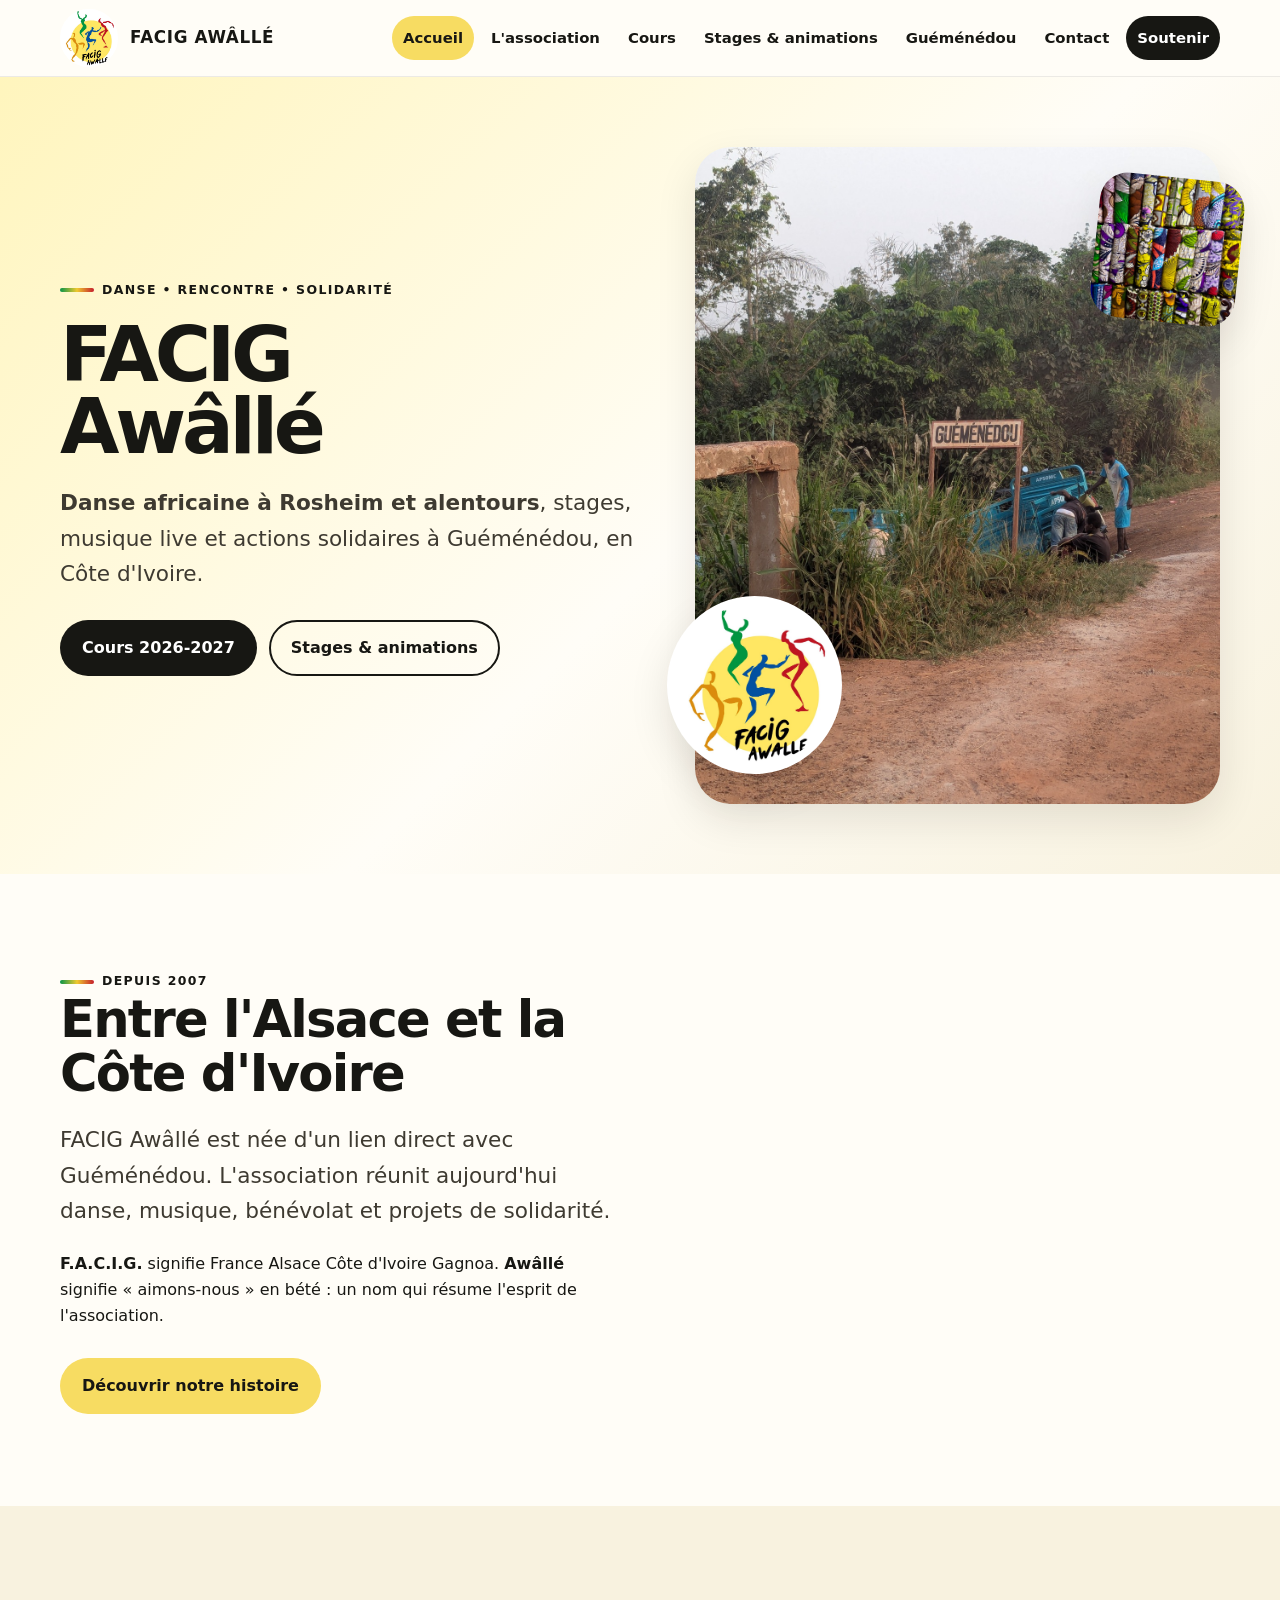
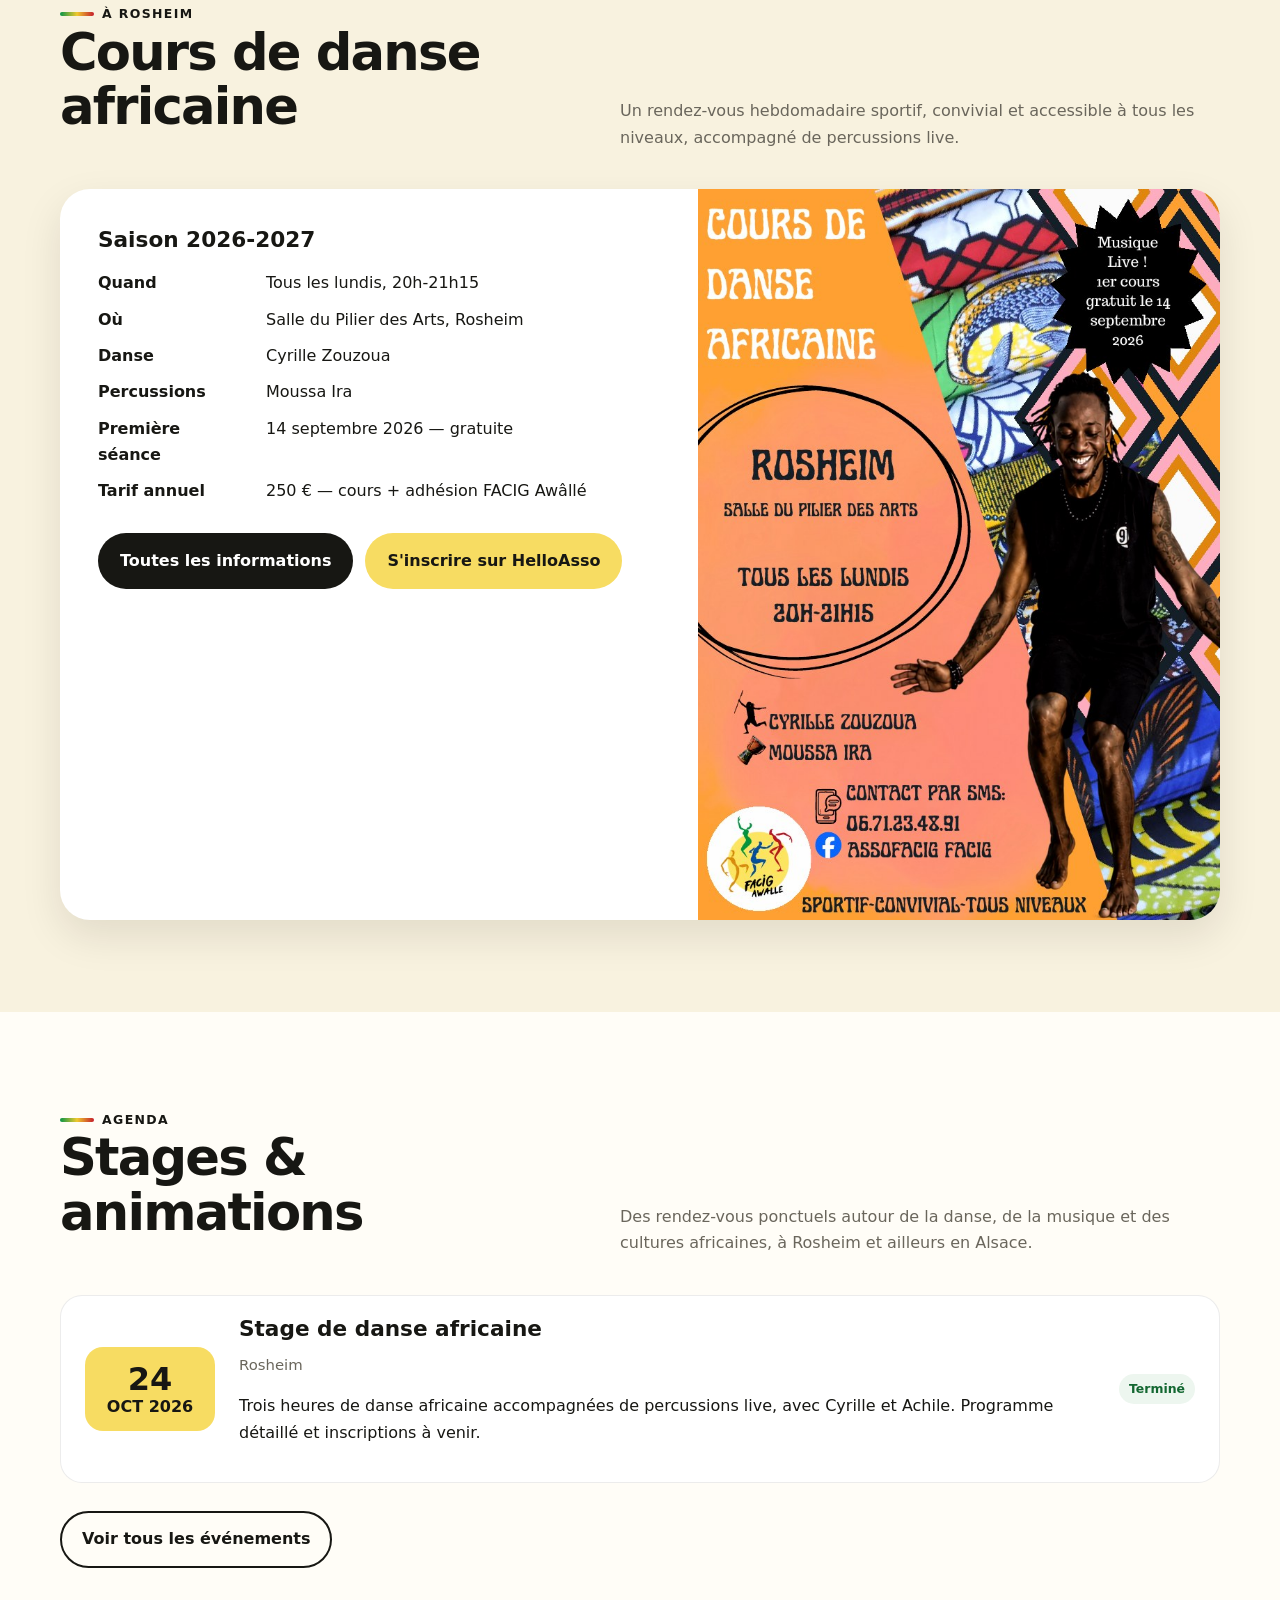
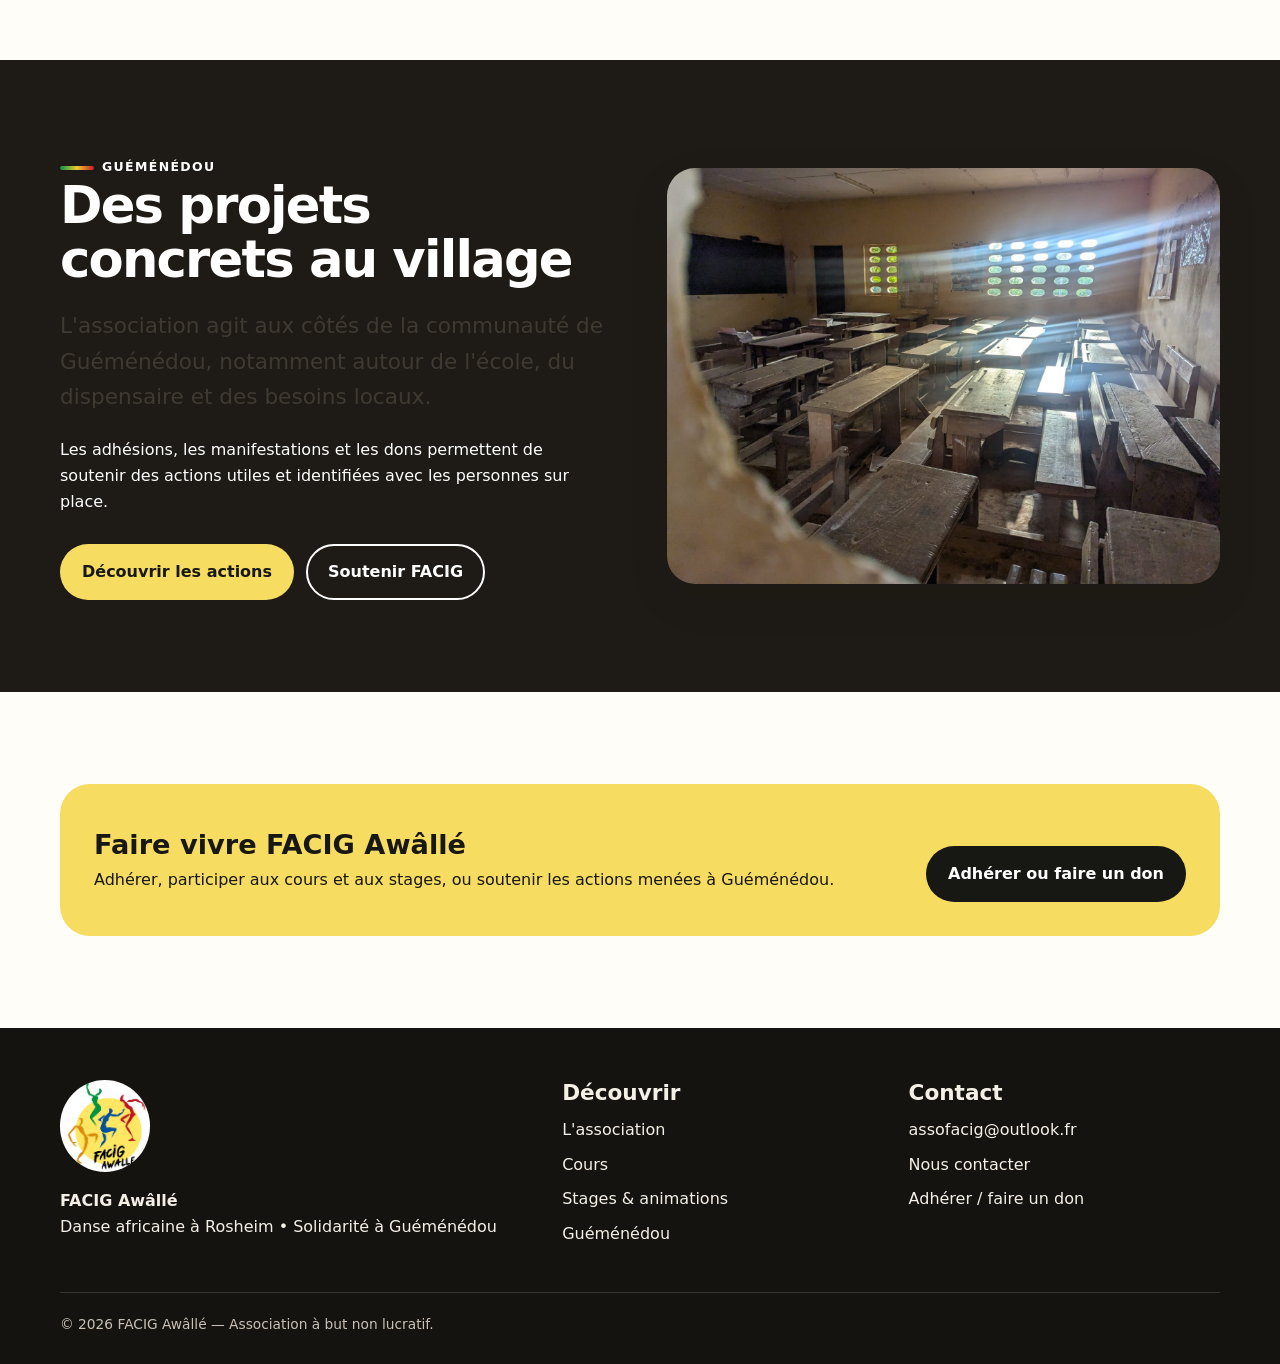
==== commit e9503ffe: "Remove wax fabric image from index.html Removed the image of wax fabric from the media section." ====
--- a/index.html
+++ b/index.html
@@ -28,7 +28,6 @@
   <div class="hero-visual"><img class="main-photo" src="assets/images/panneau-route.jpg" alt="Entrée du village de Guéménédou en Côte d'Ivoire"><div class="pattern-chip" aria-hidden="true"></div><img class="hero-logo" src="assets/images/logo-facig.jpg" alt=""></div>
 </div></section>
 <section class="section"><div class="container split">
-  <div class="media"><img src="assets/images/wax.jpg" alt="Tissus wax aux motifs colorés"></div>
   <div><span class="eyebrow">Depuis 2007</span><h2>Entre l'Alsace et la Côte d'Ivoire</h2><p class="lead">FACIG Awâllé est née d'un lien direct avec Guéménédou. L'association réunit aujourd'hui danse, musique, bénévolat et projets de solidarité.</p><p><strong>F.A.C.I.G.</strong> signifie France Alsace Côte d'Ivoire Gagnoa. <strong>Awâllé</strong> signifie « aimons-nous » en bété : un nom qui résume l'esprit de l'association.</p><div class="actions"><a class="btn btn-sun" href="association.html">Découvrir notre histoire</a></div></div>
 </div></section>
 <section class="section section-soft"><div class="container">
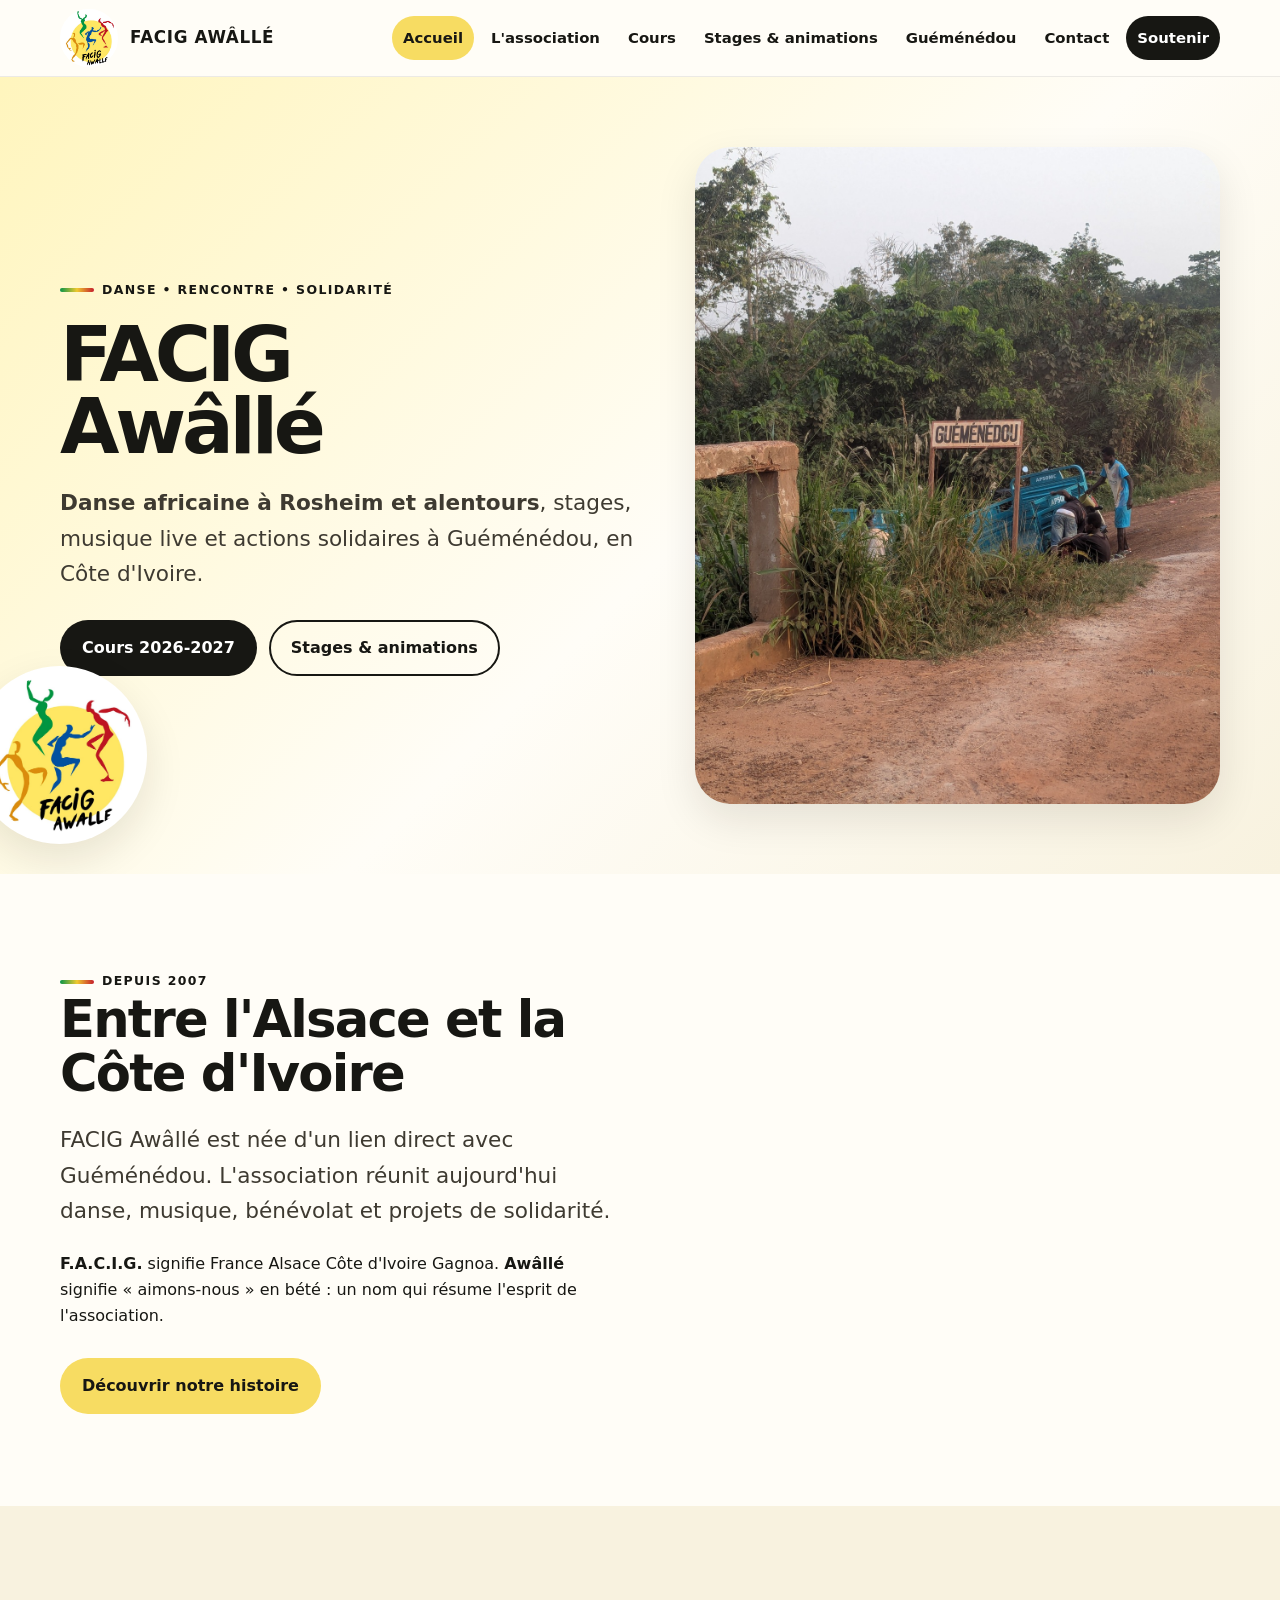
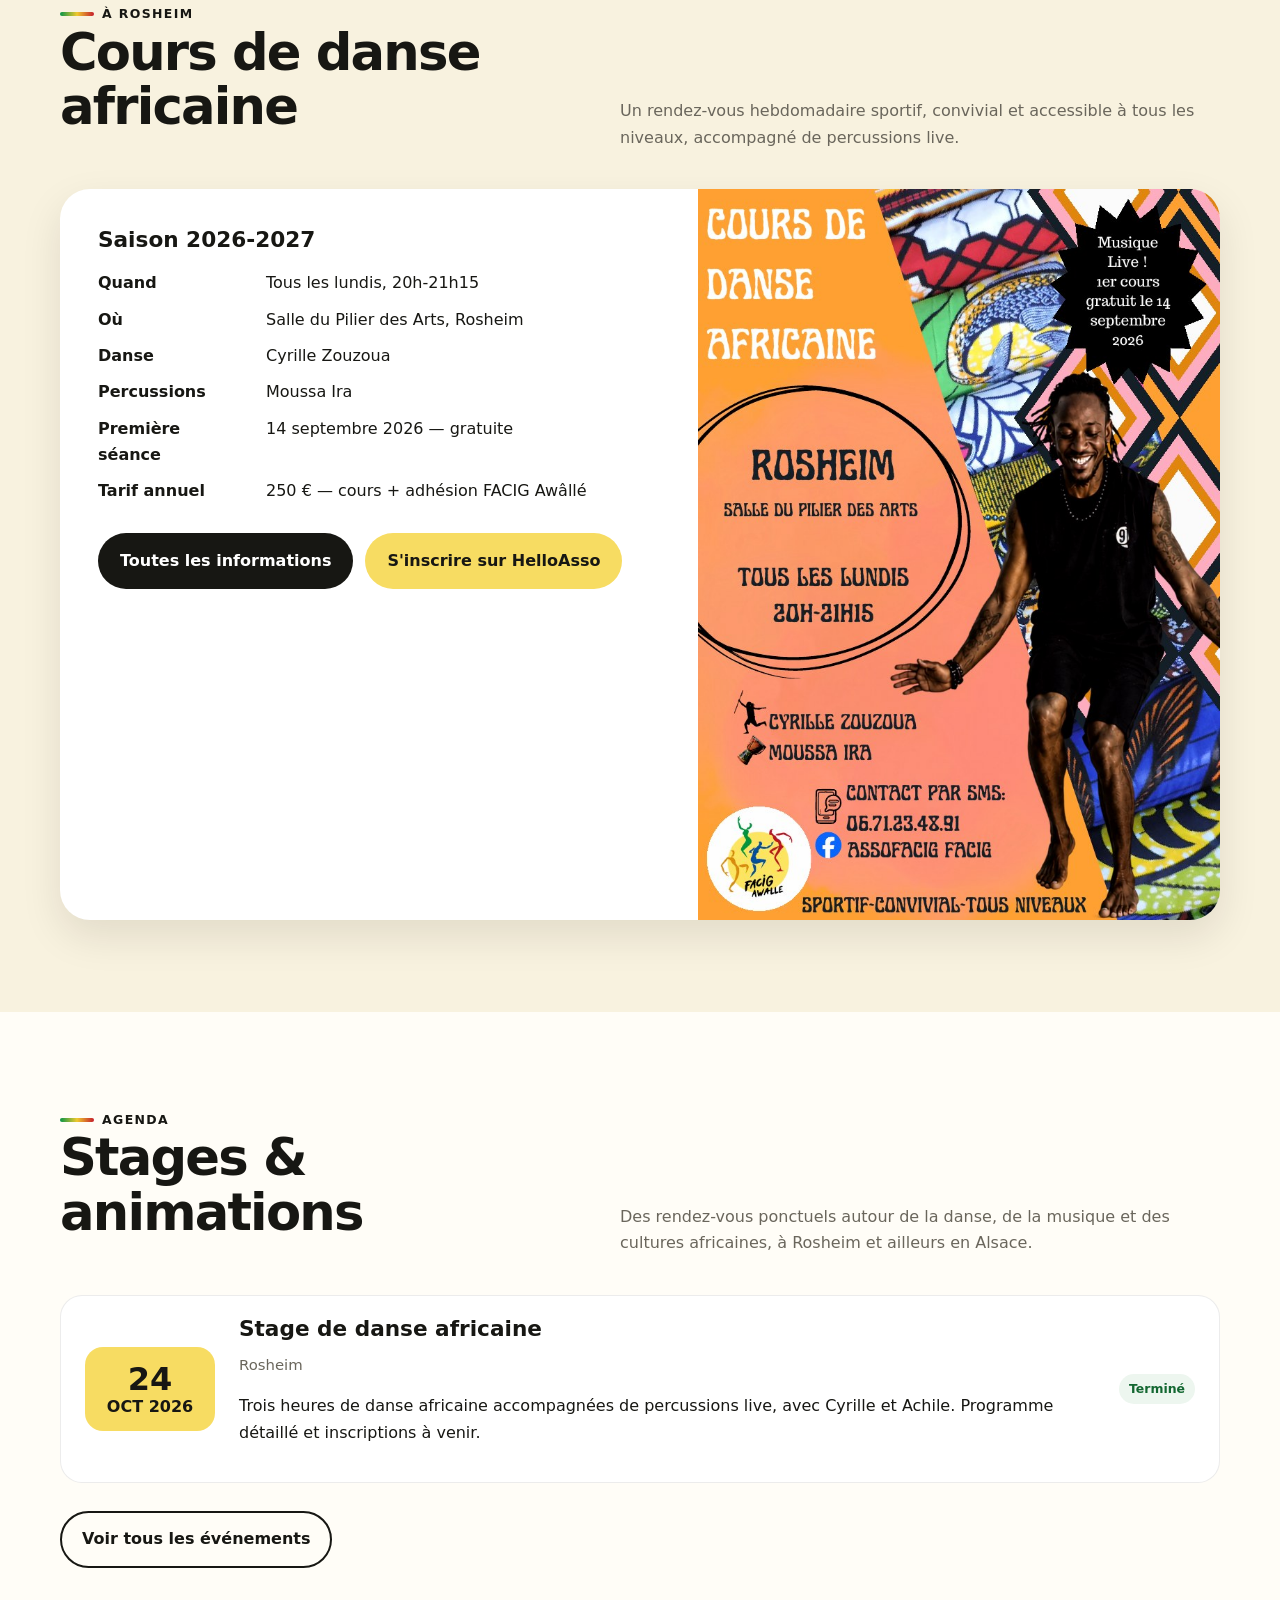
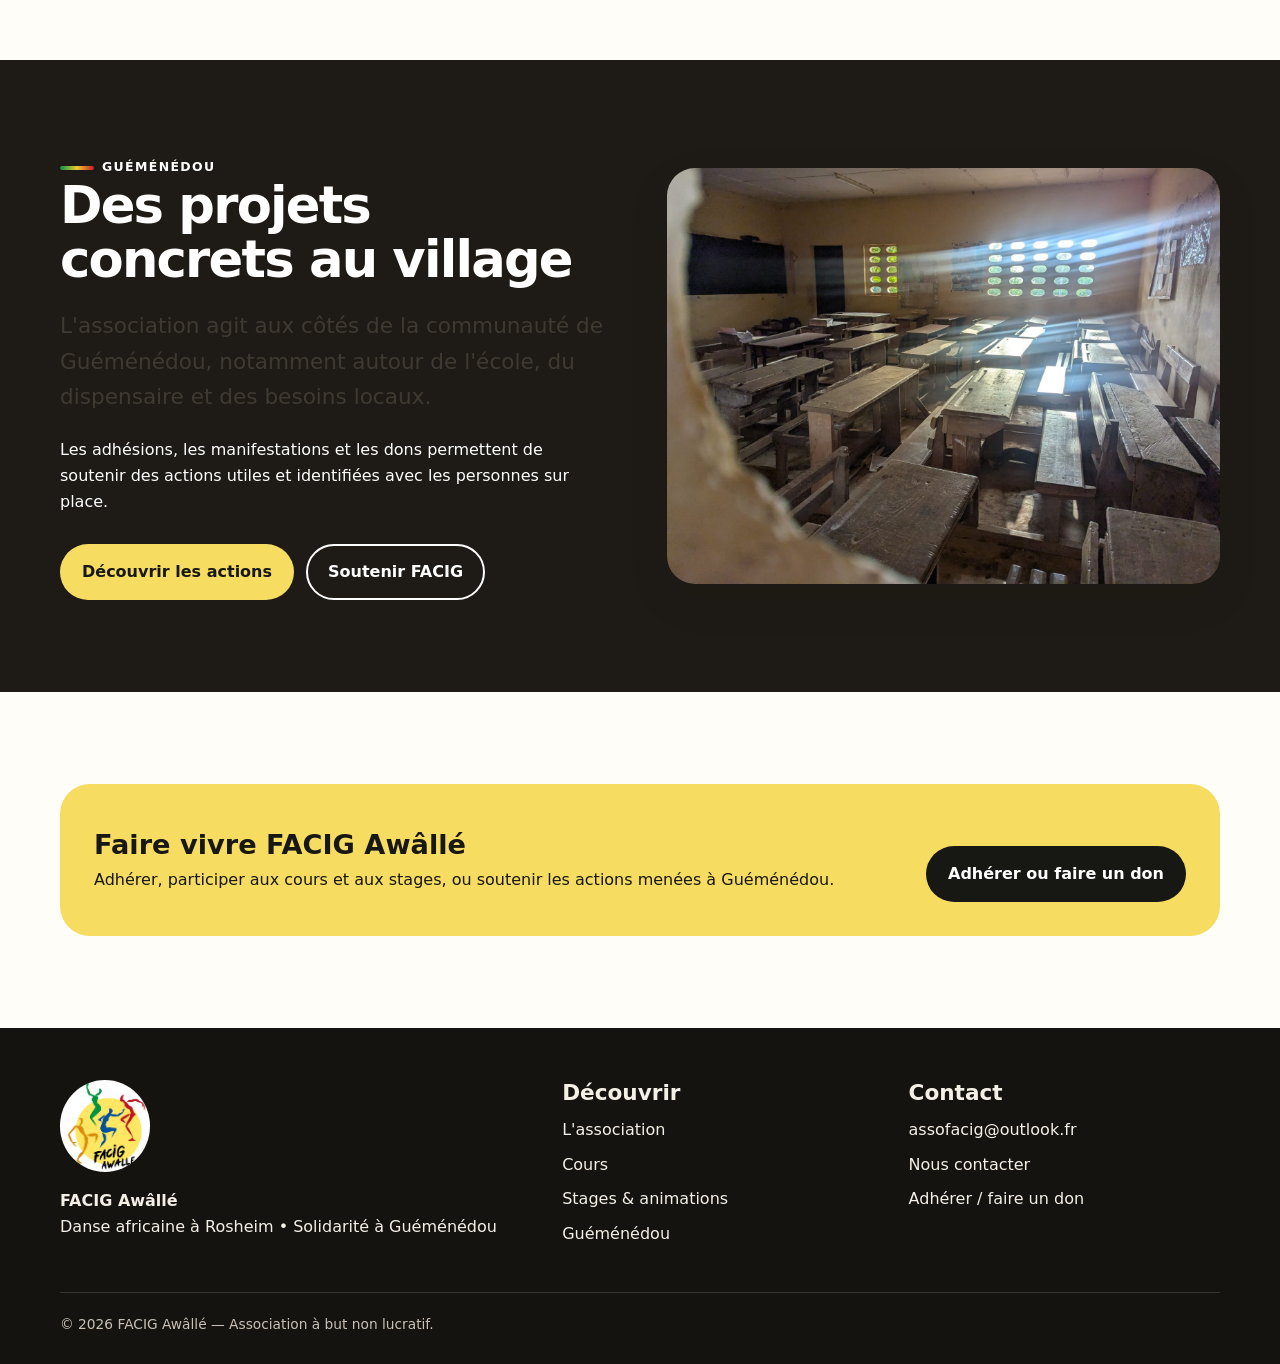
==== commit 1fb7ec72: "Fix HTML structure in hero-visual section" ====
--- a/index.html
+++ b/index.html
@@ -25,7 +25,7 @@
     <p class="lead"><strong>Danse africaine à Rosheim et alentours</strong>, stages, musique live et actions solidaires à Guéménédou, en Côte d'Ivoire.</p>
     <div class="actions"><a class="btn btn-primary" href="cours.html">Cours 2026-2027</a><a class="btn btn-outline" href="stages.html">Stages & animations</a></div>
   </div>
-  <div class="hero-visual"><img class="main-photo" src="assets/images/panneau-route.jpg" alt="Entrée du village de Guéménédou en Côte d'Ivoire"><div class="pattern-chip" aria-hidden="true"></div><img class="hero-logo" src="assets/images/logo-facig.jpg" alt=""></div>
+  <div class="hero-visual"><img class="main-photo" src="assets/images/panneau-route.jpg" alt="Entrée du village de Guéménédou en Côte d'Ivoire"></div><img class="hero-logo" src="assets/images/logo-facig.jpg" alt=""></div>
 </div></section>
 <section class="section"><div class="container split">
   <div><span class="eyebrow">Depuis 2007</span><h2>Entre l'Alsace et la Côte d'Ivoire</h2><p class="lead">FACIG Awâllé est née d'un lien direct avec Guéménédou. L'association réunit aujourd'hui danse, musique, bénévolat et projets de solidarité.</p><p><strong>F.A.C.I.G.</strong> signifie France Alsace Côte d'Ivoire Gagnoa. <strong>Awâllé</strong> signifie « aimons-nous » en bété : un nom qui résume l'esprit de l'association.</p><div class="actions"><a class="btn btn-sun" href="association.html">Découvrir notre histoire</a></div></div>
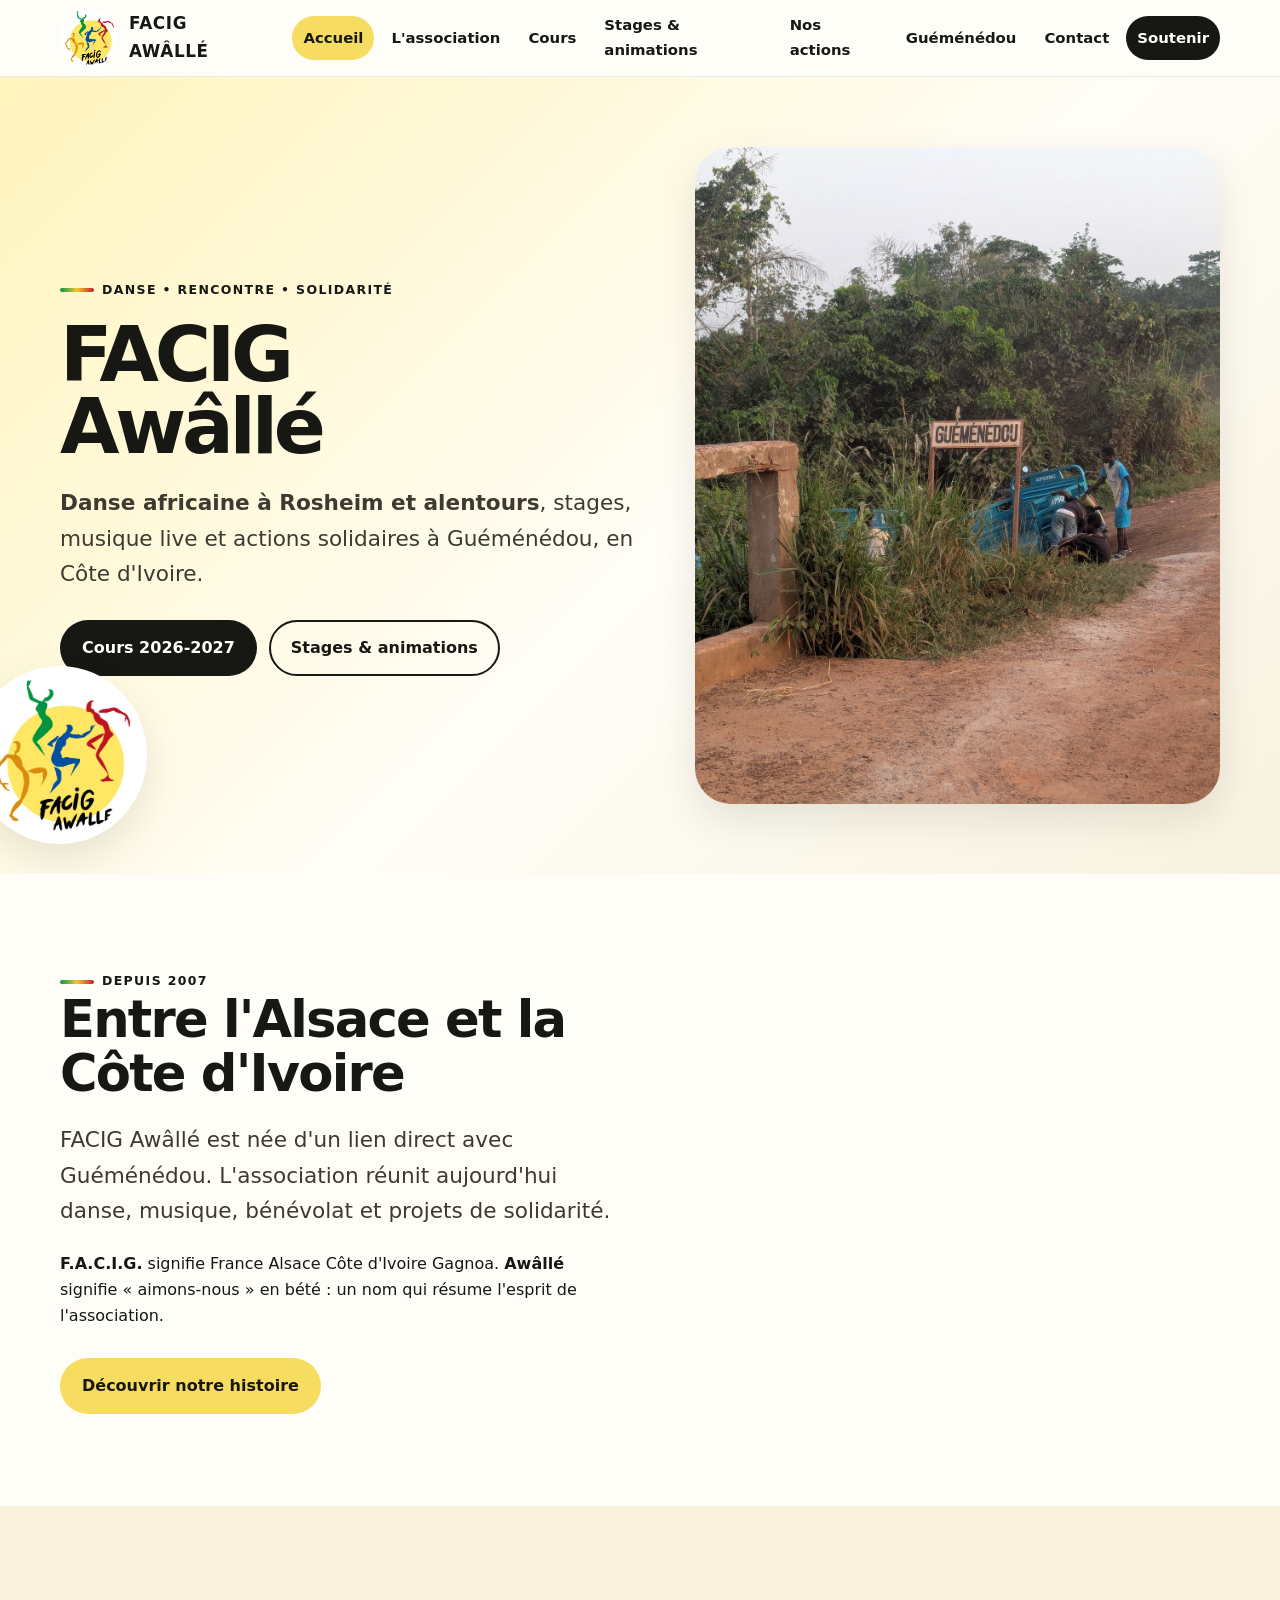
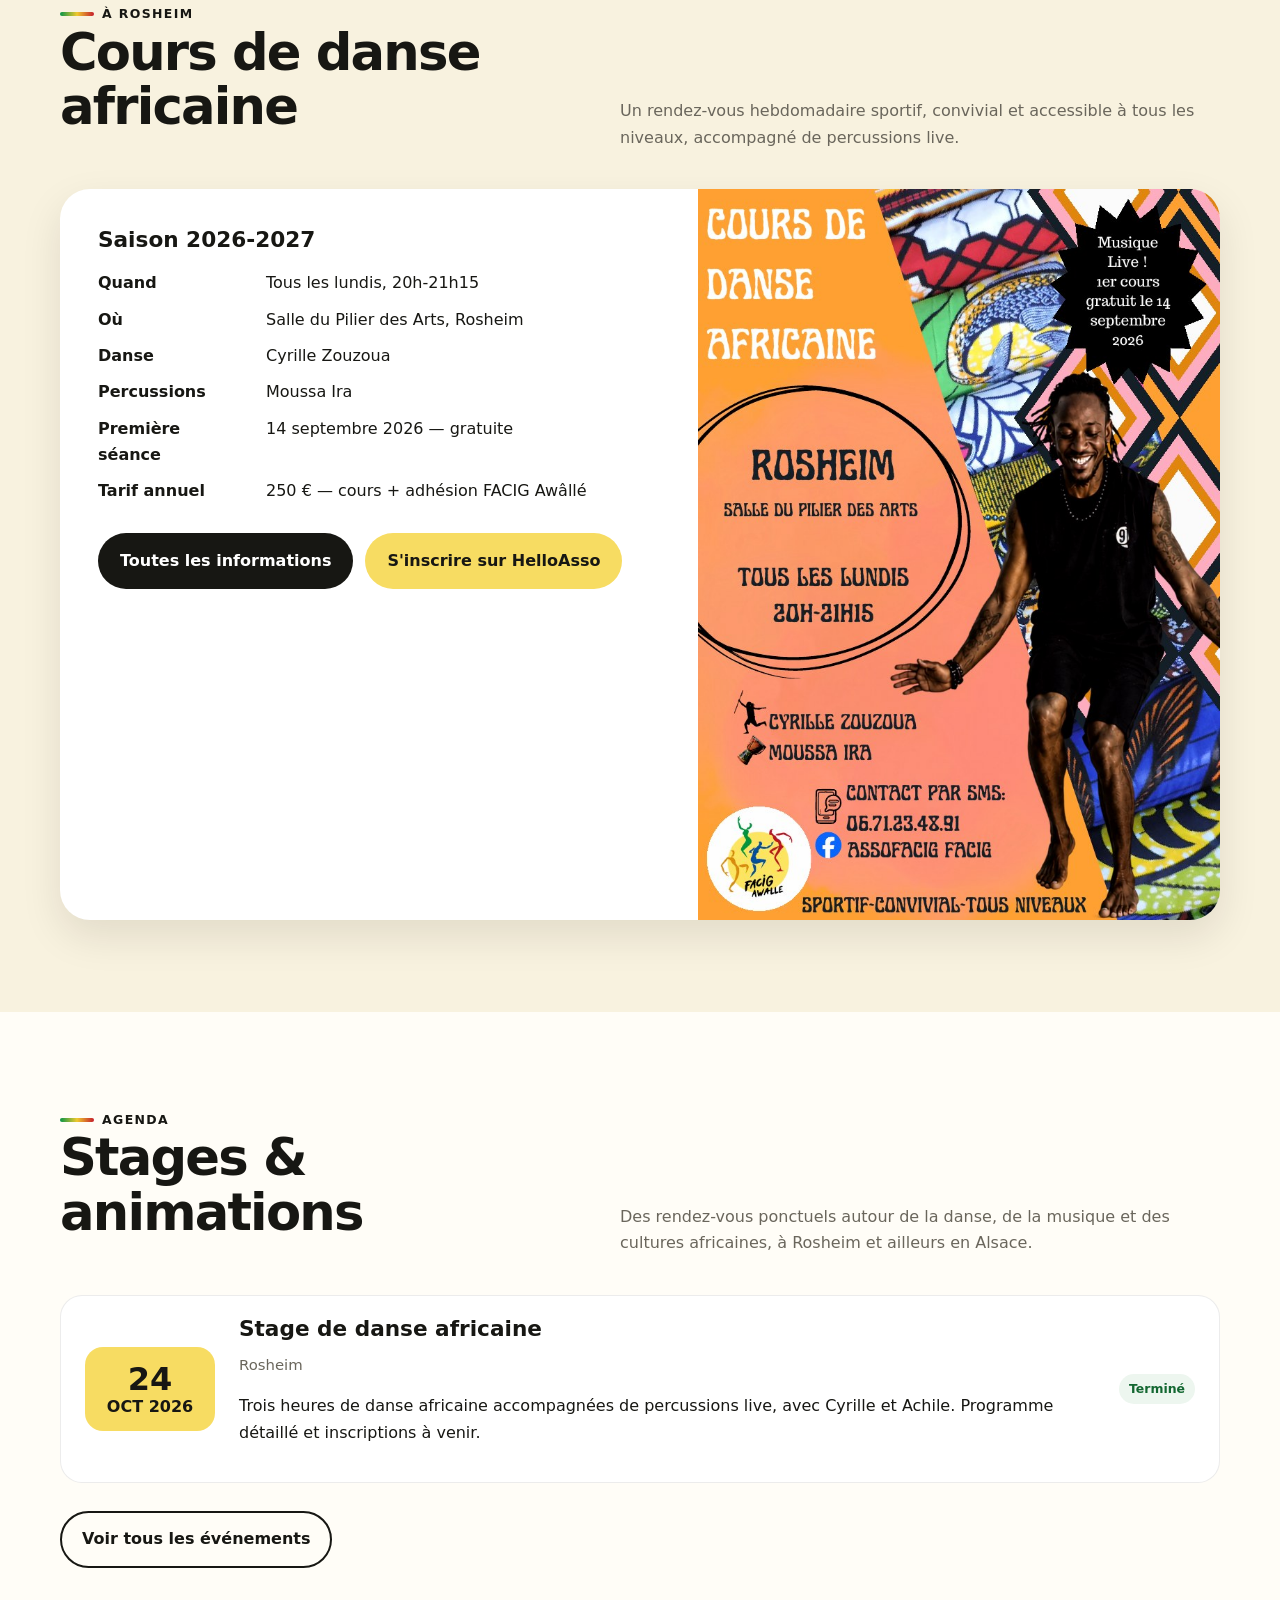
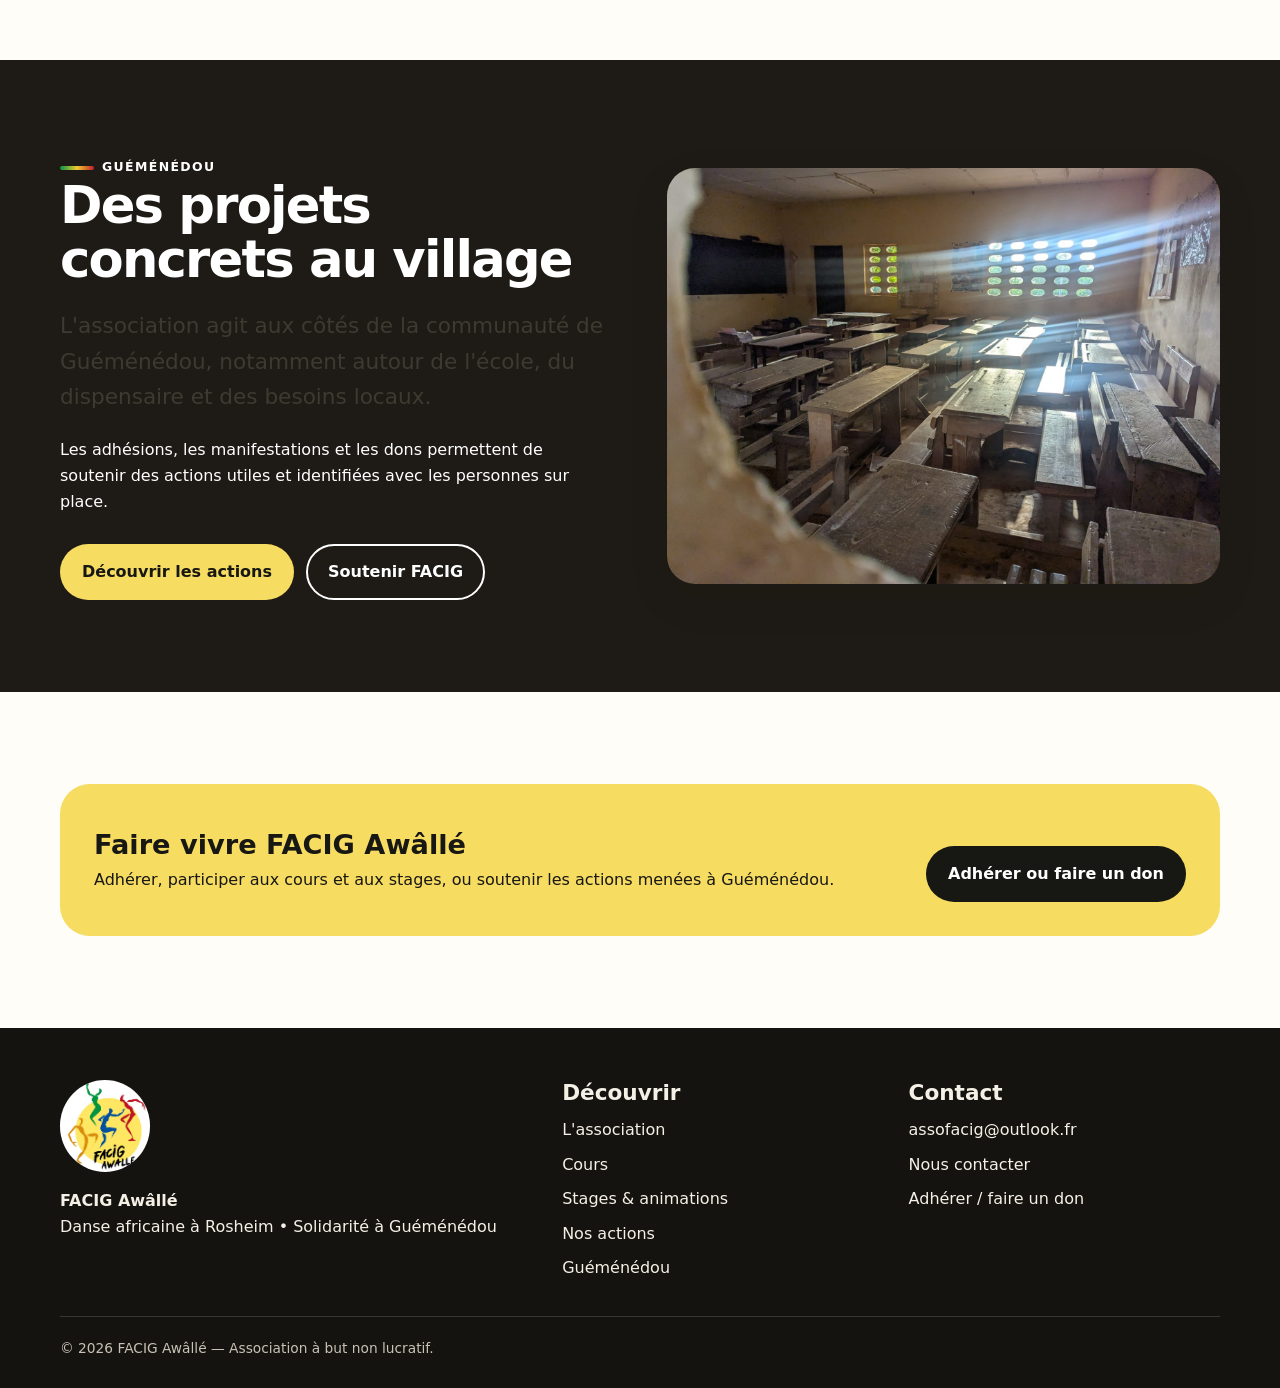
==== commit 273764e0: "Update index.html" ====
--- a/index.html
+++ b/index.html
@@ -13,9 +13,9 @@
 <header class="site-header"><div class="container nav">
   <a class="brand" href="index.html"><img src="assets/images/logo-facig.jpg" alt="Logo FACIG Awâllé"><span>FACIG AWÂLLÉ</span></a>
   <button class="menu-toggle" aria-expanded="false" aria-label="Ouvrir le menu">☰</button>
-  <nav class="nav-links" aria-label="Navigation principale">
-    <a aria-current="page" href="index.html">Accueil</a><a href="association.html">L'association</a><a href="cours.html">Cours</a><a href="stages.html">Stages & animations</a><a href="guemenedou.html">Guéménédou</a><a href="contact.html">Contact</a><a class="nav-cta" href="soutenir.html">Soutenir</a>
-  </nav>
+ <nav class="nav-links" aria-label="Navigation principale">
+    <a aria-current="page" href="index.html">Accueil</a><a href="association.html">L'association</a><a href="cours.html">Cours</a><a href="stages.html">Stages & animations</a><a href="actions.html">Nos actions</a><a href="guemenedou.html">Guéménédou</a><a href="contact.html">Contact</a><a class="nav-cta" href="soutenir.html">Soutenir</a>
+</nav>
 </div></header>
 <main id="contenu">
 <section class="hero"><div class="container hero-grid">
@@ -44,6 +44,6 @@
 </div></section>
 <section class="section"><div class="container banner"><div><h3>Faire vivre FACIG Awâllé</h3><p>Adhérer, participer aux cours et aux stages, ou soutenir les actions menées à Guéménédou.</p></div><div class="actions"><a class="btn btn-primary" href="soutenir.html">Adhérer ou faire un don</a></div></div></section>
 </main>
-<footer class="site-footer"><div class="container"><div class="footer-grid"><div><img class="footer-logo" src="assets/images/logo-facig.jpg" alt="Logo FACIG Awâllé"><p><strong>FACIG Awâllé</strong><br>Danse africaine à Rosheim • Solidarité à Guéménédou</p></div><div><h3>Découvrir</h3><div class="footer-links"><a href="association.html">L'association</a><a href="cours.html">Cours</a><a href="stages.html">Stages & animations</a><a href="guemenedou.html">Guéménédou</a></div></div><div><h3>Contact</h3><div class="footer-links"><a href="mailto:assofacig@outlook.fr">assofacig@outlook.fr</a><a href="contact.html">Nous contacter</a><a href="soutenir.html">Adhérer / faire un don</a></div></div></div><div class="footer-bottom">© 2026 FACIG Awâllé — Association à but non lucratif.</div></div></footer>
+<footer class="site-footer"><div class="container"><div class="footer-grid"><div><img class="footer-logo" src="assets/images/logo-facig.jpg" alt="Logo FACIG Awâllé"><p><strong>FACIG Awâllé</strong><br>Danse africaine à Rosheim • Solidarité à Guéménédou</p></div><div><h3>Découvrir</h3><div class="footer-links"><a href="association.html">L'association</a><a href="cours.html">Cours</a><a href="stages.html">Stages & animations</a><a href="actions.html">Nos actions</a><a href="guemenedou.html">Guéménédou</a></div></div><div><h3>Contact</h3><div class="footer-links"><a href="mailto:assofacig@outlook.fr">assofacig@outlook.fr</a><a href="contact.html">Nous contacter</a><a href="soutenir.html">Adhérer / faire un don</a></div></div></div><div class="footer-bottom">© 2026 FACIG Awâllé — Association à but non lucratif.</div></div></footer>
 <script src="assets/js/site.js"></script><script src="assets/js/events.js"></script><script src="assets/js/render-events.js"></script>
 </body></html>
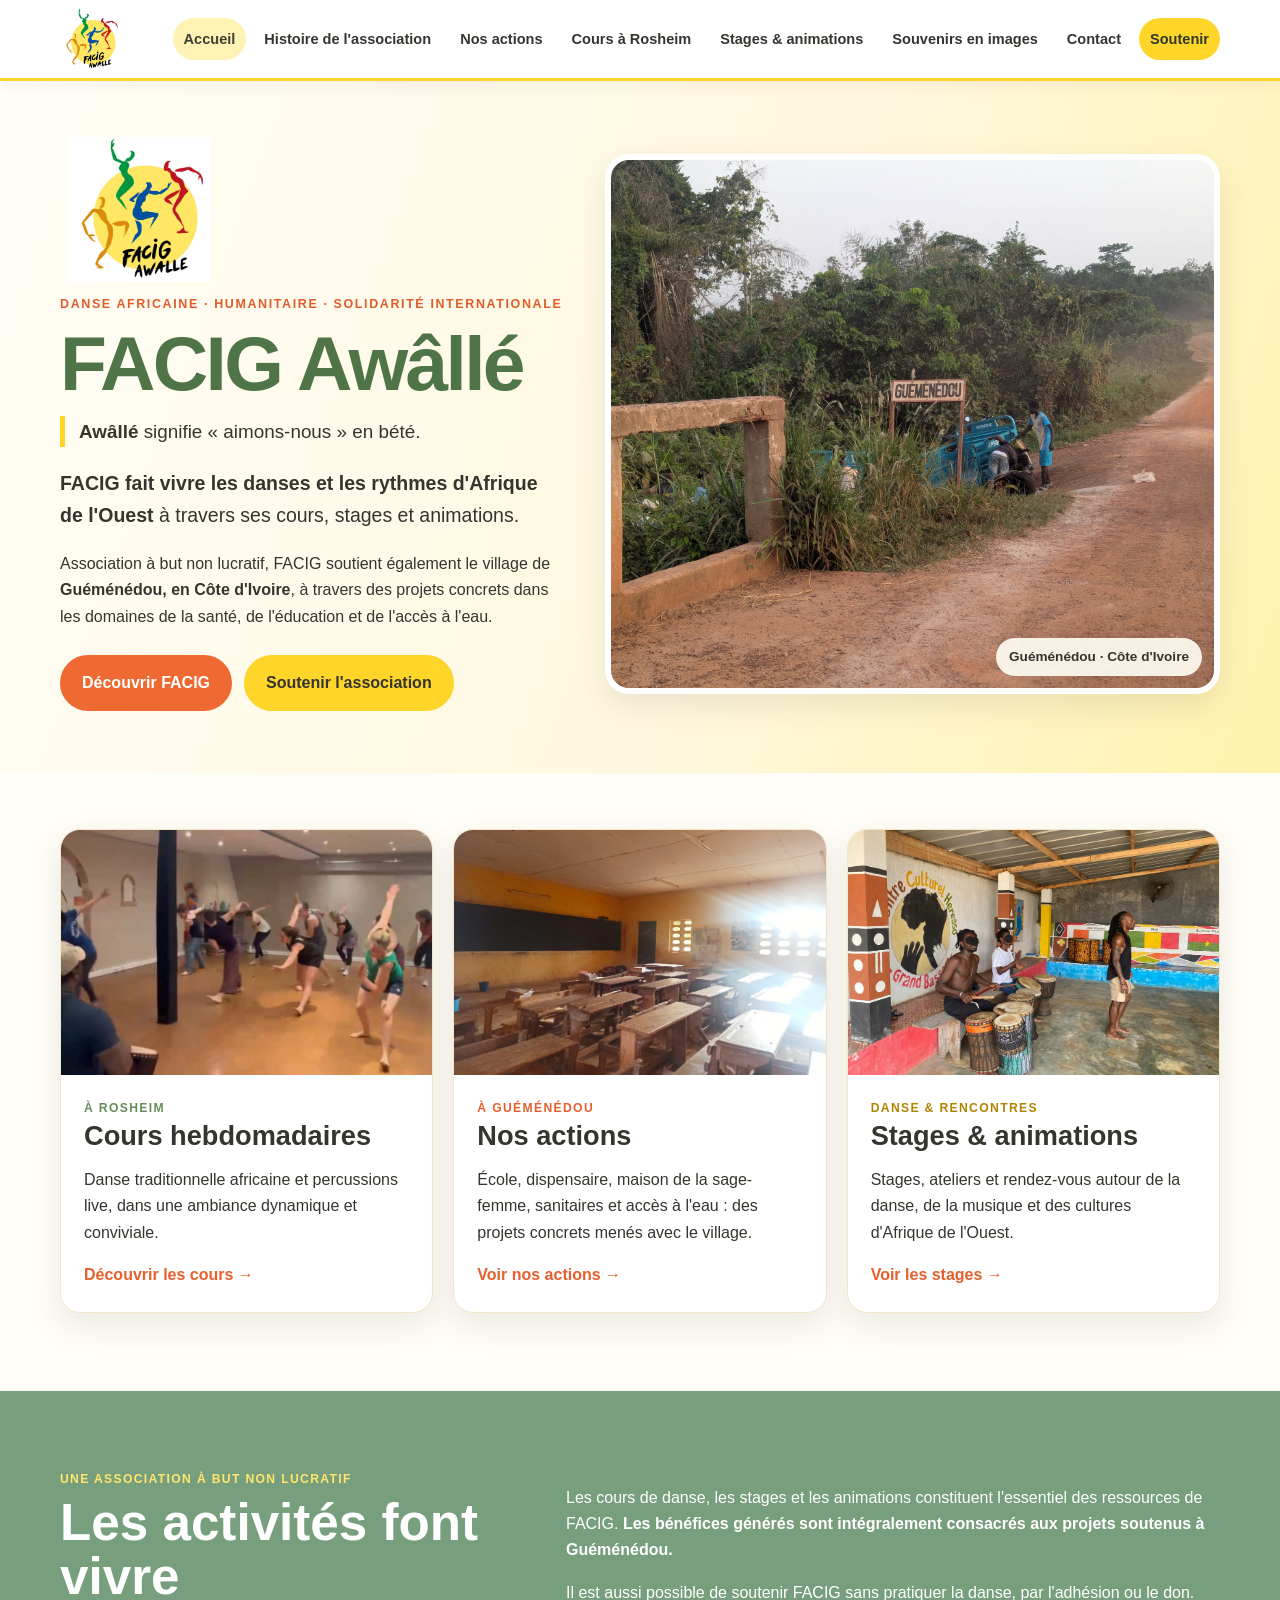
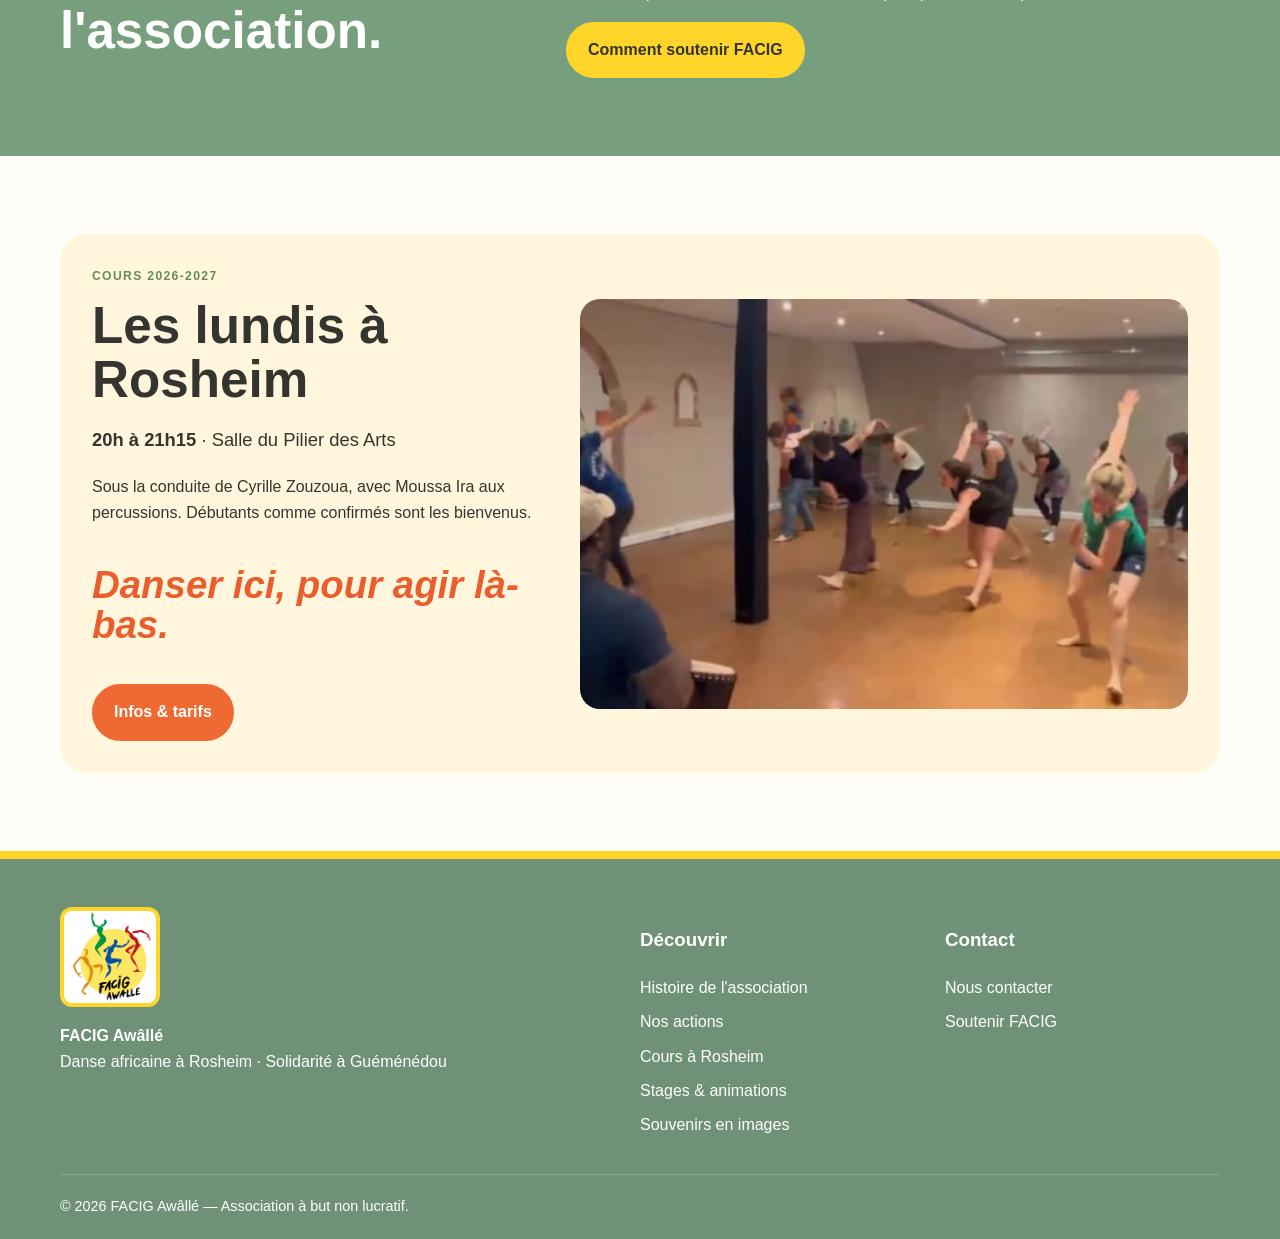
==== commit 124ba16d: "Add files via upload" ====
--- a/index.html
+++ b/index.html
@@ -1,49 +1,10 @@
-<!DOCTYPE html>
-<html lang="fr">
-<head>
-  <meta charset="UTF-8">
-  <meta name="viewport" content="width=device-width, initial-scale=1.0">
-  <title>FACIG Awâllé | Danse africaine à Rosheim et solidarité à Guéménédou</title>
-  <meta name="description" content="FACIG Awâllé à Rosheim : cours de danse africaine, stages et animations, actions solidaires à Guéménédou en Côte d'Ivoire. Découvrez l'association et inscrivez-vous aux cours 2026-2027.">
-  <link rel="stylesheet" href="assets/css/style.css">
-  <script type="application/ld+json">{"@context":"https://schema.org","@type":"Organization","name":"FACIG Awâllé","areaServed":"Rosheim, Alsace","email":"assofacig@outlook.fr","description":"Association de danse africaine à Rosheim et de solidarité avec Guéménédou en Côte d'Ivoire."}</script>
-</head>
-<body>
+<!DOCTYPE html><html lang="fr"><head><meta charset="UTF-8"><meta name="viewport" content="width=device-width,initial-scale=1"><title>FACIG Awâllé | Rosheim & Guéménédou</title><meta name="description" content="FACIG Awâllé : danse africaine à Rosheim, stages et animations, solidarité et projets concrets à Guéménédou en Côte d'Ivoire."><link rel="stylesheet" href="assets/css/style.css"></head><body>
 <a class="skip-link" href="#contenu">Aller au contenu</a>
-<header class="site-header"><div class="container nav">
-  <a class="brand" href="index.html"><img src="assets/images/logo-facig.jpg" alt="Logo FACIG Awâllé"><span>FACIG AWÂLLÉ</span></a>
-  <button class="menu-toggle" aria-expanded="false" aria-label="Ouvrir le menu">☰</button>
- <nav class="nav-links" aria-label="Navigation principale">
-    <a aria-current="page" href="index.html">Accueil</a><a href="association.html">L'association</a><a href="cours.html">Cours</a><a href="stages.html">Stages & animations</a><a href="actions.html">Nos actions</a><a href="guemenedou.html">Guéménédou</a><a href="contact.html">Contact</a><a class="nav-cta" href="soutenir.html">Soutenir</a>
-</nav>
-</div></header>
+<header class="site-header"><div class="container nav"><a class="brand" href="index.html"><img src="assets/images/logo-facig.jpg" alt="Logo FACIG Awâllé"><span>FACIG AWÂLLÉ</span></a><button class="menu-toggle" aria-expanded="false" aria-label="Ouvrir le menu">☰</button><nav class="nav-links" aria-label="Navigation principale"><a aria-current="page" href="index.html">Accueil</a><a href="association.html">Histoire de l'association</a><a href="guemenedou.html">Nos actions</a><a href="cours.html">Cours à Rosheim</a><a href="stages.html">Stages & animations</a><a href="souvenirs.html">Souvenirs en images</a><a href="contact.html">Contact</a><a class="nav-cta" href="soutenir.html">Soutenir</a></nav></div></header>
 <main id="contenu">
-<section class="hero"><div class="container hero-grid">
-  <div>
-    <span class="eyebrow">Danse • rencontre • solidarité</span>
-    <h1>FACIG<br>Awâllé</h1>
-    <p class="lead"><strong>Danse africaine à Rosheim et alentours</strong>, stages, musique live et actions solidaires à Guéménédou, en Côte d'Ivoire.</p>
-    <div class="actions"><a class="btn btn-primary" href="cours.html">Cours 2026-2027</a><a class="btn btn-outline" href="stages.html">Stages & animations</a></div>
-  </div>
-  <div class="hero-visual"><img class="main-photo" src="assets/images/panneau-route.jpg" alt="Entrée du village de Guéménédou en Côte d'Ivoire"></div><img class="hero-logo" src="assets/images/logo-facig.jpg" alt=""></div>
-</div></section>
-<section class="section"><div class="container split">
-  <div><span class="eyebrow">Depuis 2007</span><h2>Entre l'Alsace et la Côte d'Ivoire</h2><p class="lead">FACIG Awâllé est née d'un lien direct avec Guéménédou. L'association réunit aujourd'hui danse, musique, bénévolat et projets de solidarité.</p><p><strong>F.A.C.I.G.</strong> signifie France Alsace Côte d'Ivoire Gagnoa. <strong>Awâllé</strong> signifie « aimons-nous » en bété : un nom qui résume l'esprit de l'association.</p><div class="actions"><a class="btn btn-sun" href="association.html">Découvrir notre histoire</a></div></div>
-</div></section>
-<section class="section section-soft"><div class="container">
-  <div class="section-head"><div><span class="eyebrow">À Rosheim</span><h2>Cours de danse africaine</h2></div><p>Un rendez-vous hebdomadaire sportif, convivial et accessible à tous les niveaux, accompagné de percussions live.</p></div>
-  <div class="course-card"><div class="course-info"><h3>Saison 2026-2027</h3><dl><dt>Quand</dt><dd>Tous les lundis, 20h-21h15</dd><dt>Où</dt><dd>Salle du Pilier des Arts, Rosheim</dd><dt>Danse</dt><dd>Cyrille Zouzoua</dd><dt>Percussions</dt><dd>Moussa Ira</dd><dt>Première séance</dt><dd>14 septembre 2026 — gratuite</dd><dt>Tarif annuel</dt><dd>250 € — cours + adhésion FACIG Awâllé</dd></dl><div class="actions"><a class="btn btn-primary" href="cours.html">Toutes les informations</a><a class="btn btn-sun" target="_blank" rel="noopener" href="https://www.helloasso.com/associations/facig/evenements/2026-2027-rohseim-cours-de-danse-africaine-traditionnelle">S'inscrire sur HelloAsso</a></div></div><div class="course-poster"><img src="assets/images/flyer-cours.jpg" alt="Flyer des cours de danse africaine FACIG Awâllé 2026-2027"></div></div>
-</div></section>
-<section class="section"><div class="container">
-  <div class="section-head"><div><span class="eyebrow">Agenda</span><h2>Stages & animations</h2></div><p>Des rendez-vous ponctuels autour de la danse, de la musique et des cultures africaines, à Rosheim et ailleurs en Alsace.</p></div>
-  <div class="event-list" data-events></div><div class="actions"><a class="btn btn-outline" href="stages.html">Voir tous les événements</a></div>
-</div></section>
-<section class="section section-dark"><div class="container split reverse">
-  <div class="media"><img src="assets/images/ecole-classe.jpg" alt="Salle de classe à Guéménédou"></div>
-  <div><span class="eyebrow">Guéménédou</span><h2>Des projets concrets au village</h2><p class="lead">L'association agit aux côtés de la communauté de Guéménédou, notamment autour de l'école, du dispensaire et des besoins locaux.</p><p>Les adhésions, les manifestations et les dons permettent de soutenir des actions utiles et identifiées avec les personnes sur place.</p><div class="actions"><a class="btn btn-sun" href="guemenedou.html">Découvrir les actions</a><a class="btn btn-outline" style="border-color:white;color:white" href="soutenir.html">Soutenir FACIG</a></div></div>
-</div></section>
-<section class="section"><div class="container banner"><div><h3>Faire vivre FACIG Awâllé</h3><p>Adhérer, participer aux cours et aux stages, ou soutenir les actions menées à Guéménédou.</p></div><div class="actions"><a class="btn btn-primary" href="soutenir.html">Adhérer ou faire un don</a></div></div></section>
+<section class="home-hero"><div class="container home-hero-grid"><div class="home-copy"><img class="hero-logo" src="assets/images/logo-facig.jpg" alt="FACIG Awâllé"><p class="hero-kicker">Danse africaine · Humanitaire · Solidarité internationale</p><h1>FACIG Awâllé</h1><p class="meaning"><strong>Awâllé</strong> signifie « aimons-nous » en bété.</p><p class="lead"><strong>FACIG fait vivre les danses et les rythmes d'Afrique de l'Ouest</strong> à travers ses cours, stages et animations.</p><p>Association à but non lucratif, FACIG soutient également le village de <strong>Guéménédou, en Côte d'Ivoire</strong>, à travers des projets concrets dans les domaines de la santé, de l'éducation et de l'accès à l'eau.</p><div class="actions"><a class="btn btn-primary" href="association.html">Découvrir FACIG</a><a class="btn btn-sun" href="soutenir.html">Soutenir l'association</a></div></div><div class="hero-visual"><img class="main-photo" src="assets/images/panneau-route.jpg" alt="Panneau Guéménédou sur la piste menant au village"><span class="photo-tag">Guéménédou · Côte d'Ivoire</span></div></div></section>
+<section class="section home-cards"><div class="container"><div class="three-doors"><article class="door"><img src="assets/images/cours-rosheim.jpg" alt="Cours de danse africaine à Rosheim"><div class="door-copy"><p class="mini-label green-text">À Rosheim</p><h2>Cours hebdomadaires</h2><p>Danse traditionnelle africaine et percussions live, dans une ambiance dynamique et conviviale.</p><a class="text-link" href="cours.html">Découvrir les cours →</a></div></article><article class="door"><img src="assets/images/bancs-ecole.jpg" alt="Bancs scolaires soutenus par FACIG à Guéménédou"><div class="door-copy"><p class="mini-label orange-text">À Guéménédou</p><h2>Nos actions</h2><p>École, dispensaire, maison de la sage-femme, sanitaires et accès à l'eau : des projets concrets menés avec le village.</p><a class="text-link" href="guemenedou.html">Voir nos actions →</a></div></article><article class="door"><img src="assets/images/stage-musiciens.jpg" alt="Musiciens lors du stage FACIG à Grand-Bassam"><div class="door-copy"><p class="mini-label yellow-text">Danse & rencontres</p><h2>Stages & animations</h2><p>Stages, ateliers et rendez-vous autour de la danse, de la musique et des cultures d'Afrique de l'Ouest.</p><a class="text-link" href="stages.html">Voir les stages →</a></div></article></div></div></section>
+<section class="section mission-band"><div class="container mission-grid"><div><p class="mini-label yellow-text">Une association à but non lucratif</p><h2>Les activités font vivre l'association.</h2></div><div><p>Les cours de danse, les stages et les animations constituent l'essentiel des ressources de FACIG. <strong>Les bénéfices générés sont intégralement consacrés aux projets soutenus à Guéménédou.</strong></p><p>Il est aussi possible de soutenir FACIG sans pratiquer la danse, par l'adhésion ou le don.</p><a class="btn btn-sun" href="soutenir.html">Comment soutenir FACIG</a></div></div></section>
+<section class="section"><div class="container course-highlight"><div><p class="mini-label green-text">Cours 2026-2027</p><h2>Les lundis à Rosheim</h2><p class="lead"><strong>20h à 21h15</strong> · Salle du Pilier des Arts</p><p>Sous la conduite de Cyrille Zouzoua, avec Moussa Ira aux percussions. Débutants comme confirmés sont les bienvenus.</p><p class="dance-signature">Danser ici, pour agir là-bas.</p><div class="actions"><a class="btn btn-primary" href="cours.html">Infos & tarifs</a></div></div><img src="assets/images/cours-rosheim.jpg" alt="La salle et le cours de danse FACIG à Rosheim"></div></section>
 </main>
-<footer class="site-footer"><div class="container"><div class="footer-grid"><div><img class="footer-logo" src="assets/images/logo-facig.jpg" alt="Logo FACIG Awâllé"><p><strong>FACIG Awâllé</strong><br>Danse africaine à Rosheim • Solidarité à Guéménédou</p></div><div><h3>Découvrir</h3><div class="footer-links"><a href="association.html">L'association</a><a href="cours.html">Cours</a><a href="stages.html">Stages & animations</a><a href="actions.html">Nos actions</a><a href="guemenedou.html">Guéménédou</a></div></div><div><h3>Contact</h3><div class="footer-links"><a href="mailto:assofacig@outlook.fr">assofacig@outlook.fr</a><a href="contact.html">Nous contacter</a><a href="soutenir.html">Adhérer / faire un don</a></div></div></div><div class="footer-bottom">© 2026 FACIG Awâllé — Association à but non lucratif.</div></div></footer>
-<script src="assets/js/site.js"></script><script src="assets/js/events.js"></script><script src="assets/js/render-events.js"></script>
-</body></html>
+<footer class="site-footer"><div class="container"><div class="footer-grid"><div><img class="footer-logo" src="assets/images/logo-facig.jpg" alt="Logo FACIG Awâllé"><p><strong>FACIG Awâllé</strong><br>Danse africaine à Rosheim · Solidarité à Guéménédou</p></div><div><h3>Découvrir</h3><div class="footer-links"><a href="association.html">Histoire de l'association</a><a href="guemenedou.html">Nos actions</a><a href="cours.html">Cours à Rosheim</a><a href="stages.html">Stages & animations</a><a href="souvenirs.html">Souvenirs en images</a></div></div><div><h3>Contact</h3><div class="footer-links"><a href="contact.html">Nous contacter</a><a href="soutenir.html">Soutenir FACIG</a></div></div></div><div class="footer-bottom">© 2026 FACIG Awâllé — Association à but non lucratif.</div></div></footer><script src="assets/js/site.js"></script></body></html>
--- a/assets/css/style.css
+++ b/assets/css/style.css
@@ -1,52 +1,35 @@
-:root{
-  --ink:#171713;
-  --paper:#fffdf7;
-  --cream:#f8f2df;
-  --sun:#f7dc62;
-  --sun-strong:#efc92f;
-  --green:#079447;
-  --red:#c51d2b;
-  --blue:#135da3;
-  --ochre:#df8e00;
-  --muted:#6a665c;
-  --card:#ffffff;
-  --shadow:0 16px 40px rgba(25,22,13,.10);
-  --radius:22px;
-  --max:1160px;
-}
-*{box-sizing:border-box}
-html{scroll-behavior:smooth}
-body{margin:0;font-family:Inter,ui-sans-serif,system-ui,-apple-system,BlinkMacSystemFont,"Segoe UI",sans-serif;color:var(--ink);background:var(--paper);line-height:1.65}
-img{max-width:100%;display:block}
-a{color:inherit}
-.container{width:min(var(--max),calc(100% - 40px));margin-inline:auto}
-.skip-link{position:absolute;left:-9999px}.skip-link:focus{left:20px;top:20px;z-index:999;background:white;padding:10px 14px;border-radius:8px}
-.site-header{position:sticky;top:0;z-index:100;background:rgba(255,253,247,.95);backdrop-filter:blur(12px);border-bottom:1px solid rgba(23,23,19,.08)}
-.nav{min-height:76px;display:flex;align-items:center;justify-content:space-between;gap:24px}
-.brand{display:flex;align-items:center;gap:12px;text-decoration:none;font-weight:900;letter-spacing:.04em}.brand img{width:58px;height:58px;object-fit:contain;border-radius:50%;background:white}.brand span{font-size:1.05rem}
-.nav-links{display:flex;align-items:center;gap:6px}.nav-links a{text-decoration:none;font-weight:700;font-size:.93rem;padding:10px 11px;border-radius:999px}.nav-links a:hover,.nav-links a[aria-current="page"]{background:var(--sun)}
-.nav-cta{background:var(--ink)!important;color:white!important}
-.menu-toggle{display:none;border:0;background:var(--sun);font-size:1.4rem;width:44px;height:44px;border-radius:50%}
-.hero{position:relative;overflow:hidden;background:linear-gradient(135deg,#fff5bd 0%,#fffdf7 55%,#f8f2df 100%)}
-.hero-grid{min-height:640px;display:grid;grid-template-columns:1.05fr .95fr;gap:54px;align-items:center;padding:70px 0}
-.eyebrow{display:inline-flex;align-items:center;gap:8px;font-weight:850;text-transform:uppercase;letter-spacing:.11em;font-size:.78rem}.eyebrow:before{content:"";width:34px;height:4px;border-radius:999px;background:linear-gradient(90deg,var(--green),var(--sun-strong),var(--red))}
-h1{font-size:clamp(2.7rem,6vw,5.9rem);line-height:.94;letter-spacing:-.055em;margin:18px 0 22px;max-width:900px}h2{font-size:clamp(2rem,4vw,3.7rem);line-height:1.06;letter-spacing:-.035em;margin:0 0 18px}h3{font-size:1.35rem;line-height:1.25;margin:0 0 10px}
-.lead{font-size:clamp(1.08rem,1.9vw,1.35rem);color:#3e3a31;max-width:720px}.muted{color:var(--muted)}
-.actions{display:flex;flex-wrap:wrap;gap:12px;margin-top:28px}.btn{display:inline-flex;align-items:center;justify-content:center;gap:9px;text-decoration:none;border-radius:999px;padding:13px 20px;font-weight:850;border:2px solid transparent;transition:.18s ease}.btn:hover{transform:translateY(-2px)}.btn-primary{background:var(--ink);color:white}.btn-sun{background:var(--sun);color:var(--ink)}.btn-outline{border-color:var(--ink);background:transparent}.btn-small{padding:10px 15px;font-size:.92rem}
-.hero-visual{position:relative}.hero-visual .main-photo{width:100%;aspect-ratio:4/5;object-fit:cover;border-radius:36px;box-shadow:var(--shadow)}.hero-logo{position:absolute;left:-28px;bottom:30px;width:175px;background:white;border-radius:50%;padding:8px;box-shadow:var(--shadow)}.pattern-chip{position:absolute;right:-20px;top:30px;width:145px;height:145px;border-radius:28px;background:url('../images/wax.jpg') center/cover;box-shadow:var(--shadow);transform:rotate(6deg)}
-.section{padding:92px 0}.section-soft{background:var(--cream)}.section-dark{background:#1e1b16;color:white}.section-head{display:flex;justify-content:space-between;gap:30px;align-items:end;margin-bottom:38px}.section-head p{max-width:600px;margin:0;color:var(--muted)}.section-dark .section-head p{color:#d9d2c5}
-.cards{display:grid;grid-template-columns:repeat(3,1fr);gap:20px}.card{background:var(--card);border:1px solid rgba(23,23,19,.08);border-radius:var(--radius);padding:28px;box-shadow:0 10px 28px rgba(25,22,13,.06)}.card .icon{font-size:1.8rem;margin-bottom:14px}.card p:last-child{margin-bottom:0}
-.split{display:grid;grid-template-columns:1fr 1fr;gap:54px;align-items:center}.split.reverse .media{order:2}.media img{border-radius:28px;box-shadow:var(--shadow);width:100%;max-height:590px;object-fit:cover}.caption{font-size:.88rem;color:var(--muted);margin-top:9px}
-.fact-grid{display:grid;grid-template-columns:repeat(4,1fr);gap:14px;margin-top:28px}.fact{padding:18px;border-radius:18px;background:white;border:1px solid rgba(23,23,19,.08)}.fact strong{display:block;font-size:1.25rem}.fact span{font-size:.92rem;color:var(--muted)}
-.banner{background:var(--sun);border-radius:30px;padding:34px;display:flex;align-items:center;justify-content:space-between;gap:24px}.banner h3{font-size:1.7rem;margin:0}.banner p{margin:5px 0 0}
-.course-card{display:grid;grid-template-columns:1.1fr .9fr;overflow:hidden;border-radius:30px;background:white;box-shadow:var(--shadow)}.course-info{padding:38px}.course-info dl{display:grid;grid-template-columns:150px 1fr;gap:10px 18px}.course-info dt{font-weight:900}.course-info dd{margin:0}.course-poster{min-height:520px;background:#eee}.course-poster img{width:100%;height:100%;object-fit:cover}
-.event-list{display:grid;gap:18px}.event{display:grid;grid-template-columns:130px 1fr auto;gap:24px;align-items:center;background:white;border-radius:22px;padding:20px 24px;border:1px solid rgba(23,23,19,.08)}.event-date{background:var(--sun);border-radius:18px;text-align:center;padding:14px 8px;font-weight:900;line-height:1.15}.event-date .day{font-size:2rem;display:block}.event-meta{color:var(--muted);font-size:.93rem}.badge{display:inline-block;padding:5px 10px;border-radius:999px;background:#edf6ef;color:#136731;font-size:.78rem;font-weight:800}
-.story{display:grid;gap:80px}.story-row{display:grid;grid-template-columns:1fr 1fr;gap:50px;align-items:center}.story-row:nth-child(even) .story-media{order:2}.story-media img{width:100%;height:430px;object-fit:cover;border-radius:28px}.story-text p{font-size:1.06rem}.quote{border-left:6px solid var(--sun-strong);padding:4px 0 4px 22px;font-size:1.25rem;font-weight:750}
-.contact-grid{display:grid;grid-template-columns:1fr 1fr;gap:20px}.contact-item{background:white;border-radius:20px;padding:24px;border:1px solid rgba(23,23,19,.08)}
-.notice{padding:14px 16px;border-radius:14px;background:#fff6cc;border:1px solid #ebce4a;font-size:.93rem}
-.site-footer{background:#15130f;color:#f5f0e6;padding:52px 0 28px}.footer-grid{display:grid;grid-template-columns:1.2fr .8fr .8fr;gap:35px}.footer-logo{width:90px;border-radius:50%;background:white}.footer-links{display:grid;gap:8px}.footer-links a{color:#f5f0e6;text-decoration:none}.footer-bottom{margin-top:35px;padding-top:20px;border-top:1px solid rgba(255,255,255,.15);font-size:.86rem;color:#c9c1b5}
-.page-hero{padding:70px 0 52px;background:linear-gradient(120deg,#fff4b4,#fffdf7)}.page-hero h1{font-size:clamp(2.5rem,5vw,5rem);max-width:950px}.breadcrumb{font-size:.88rem;color:var(--muted);margin-bottom:12px}.breadcrumb a{text-decoration:none}
-.prose{max-width:820px}.prose p{font-size:1.06rem}.prose h2{font-size:2.2rem;margin-top:54px}.prose h3{margin-top:32px}
-.kicker-grid{display:grid;grid-template-columns:repeat(2,1fr);gap:18px}.kicker{border-top:6px solid var(--sun-strong);background:white;border-radius:0 0 20px 20px;padding:24px;box-shadow:0 10px 24px rgba(0,0,0,.05)}
-@media (max-width:900px){.nav-links{display:none;position:absolute;top:76px;left:0;right:0;background:var(--paper);padding:18px 20px 24px;border-bottom:1px solid rgba(0,0,0,.1);flex-direction:column;align-items:stretch}.nav-links.open{display:flex}.nav-links a{text-align:center}.menu-toggle{display:block}.hero-grid,.split,.course-card,.story-row,.contact-grid{grid-template-columns:1fr}.hero-grid{min-height:auto;padding:52px 0}.hero-visual{max-width:620px}.hero-logo{left:12px}.pattern-chip{right:12px}.split.reverse .media,.story-row:nth-child(even) .story-media{order:0}.cards,.fact-grid{grid-template-columns:repeat(2,1fr)}.event{grid-template-columns:100px 1fr}.event .btn{grid-column:1/-1}.footer-grid{grid-template-columns:1fr 1fr}.footer-grid>div:first-child{grid-column:1/-1}.course-poster{min-height:380px}}
-@media (max-width:600px){.container{width:min(var(--max),calc(100% - 28px))}.brand span{display:none}.section{padding:68px 0}.section-head{display:block}.cards,.fact-grid,.kicker-grid{grid-template-columns:1fr}.banner{display:block}.banner .actions{margin-top:18px}.event{grid-template-columns:1fr}.event-date{text-align:left;display:flex;gap:8px;align-items:baseline}.event-date .day{font-size:1.4rem}.footer-grid{grid-template-columns:1fr}.footer-grid>div:first-child{grid-column:auto}.course-info{padding:26px}.course-info dl{grid-template-columns:1fr}.course-info dd{margin-bottom:8px}.hero-logo{width:125px}.pattern-chip{width:105px;height:105px}.story-media img{height:320px}}
+:root{--ink:#173f4a;--cream:#fffaf0;--orange:#ff6b1a;--yellow:#ffd21f;--pink:#ed2f70;--green:#119b7a;--blue:#087f9c;--white:#fff;--shadow:0 14px 40px rgba(23,63,74,.14)}
+*{box-sizing:border-box}html{scroll-behavior:smooth}body{margin:0;font-family:Arial,Helvetica,sans-serif;color:var(--ink);background:var(--cream);line-height:1.65}img{max-width:100%;display:block}a{color:inherit}.container{width:min(1160px,92%);margin:auto}.skip-link{position:absolute;left:-9999px}.site-header{position:sticky;top:0;z-index:50;background:rgba(255,255,255,.97);color:var(--ink);border-bottom:5px solid var(--yellow);box-shadow:0 4px 18px rgba(23,63,74,.08)}.nav{min-height:78px;display:flex;align-items:center;justify-content:space-between;gap:20px}.brand{display:flex;align-items:center;gap:11px;text-decoration:none;font-weight:900;letter-spacing:.07em}.brand img{display:none}.nav-links{display:flex;align-items:center;gap:7px;flex-wrap:wrap}.nav-links a{text-decoration:none;padding:9px 11px;border-radius:999px;font-weight:700;font-size:.91rem}.nav-links a:hover,.nav-links a[aria-current=page]{background:var(--orange)}.nav-cta{background:var(--pink)!important}.menu-toggle{display:none;background:var(--yellow);border:0;border-radius:10px;padding:9px 12px;font-size:1.3rem}.hero{padding:72px 0;background:linear-gradient(125deg,#ff8a18 0%,var(--yellow) 48%,#36c59c 100%);color:var(--ink);overflow:hidden}.hero-grid,.split{display:grid;grid-template-columns:1.02fr .98fr;gap:48px;align-items:center}.hero h1,.page-hero h1{font-size:clamp(3.2rem,8vw,6.5rem);line-height:.88;margin:.15em 0;text-transform:uppercase;letter-spacing:-.04em}.hero .lead{font-size:1.25rem}.hero-visual{position:relative}.main-photo{height:520px;width:100%;object-fit:cover;border-radius:34px 8px 34px 8px;box-shadow:var(--shadow);border:7px solid #fff}.eyebrow{display:inline-block;text-transform:uppercase;font-weight:900;letter-spacing:.12em;font-size:.78rem;background:var(--yellow);color:var(--ink);padding:7px 12px;border-radius:999px}.section{padding:78px 0}.section-soft{background:#ffe7bd}.section-dark{background:linear-gradient(115deg,var(--blue),var(--green));color:#fff}.section h2,.page-hero h1{font-weight:900}.section h2{font-size:clamp(2rem,4vw,3.4rem);line-height:1.05;margin:.25em 0}.lead{font-size:1.15rem}.section-head{display:flex;justify-content:space-between;gap:40px;align-items:end;margin-bottom:32px}.section-head>p{max-width:480px}.media img,.story-media img{width:100%;height:430px;object-fit:cover;border-radius:28px 8px 28px 8px;box-shadow:var(--shadow)}.reverse .media{order:2}.actions{display:flex;flex-wrap:wrap;gap:12px;margin-top:25px}.btn{display:inline-block;text-decoration:none;font-weight:900;padding:13px 20px;border-radius:999px;border:2px solid var(--ink);transition:.18s}.btn:hover{transform:translateY(-2px)}.btn-primary{background:var(--orange);color:#fff;border-color:var(--orange)}.btn-sun{background:var(--yellow);border-color:var(--yellow)}.btn-outline{background:transparent}.course-card{display:grid;grid-template-columns:1.1fr .9fr;background:#fff;border-radius:30px;overflow:hidden;box-shadow:var(--shadow);border-top:9px solid var(--pink)}.course-info{padding:36px}.course-info h3{font-size:2rem;margin-top:0}.course-info dl{display:grid;grid-template-columns:150px 1fr;gap:8px 20px}.course-info dt{font-weight:900;color:var(--pink)}.course-info dd{margin:0}.course-poster{background:var(--yellow);padding:20px;display:grid;place-items:center}.course-poster img{max-height:620px;object-fit:contain;box-shadow:var(--shadow)}.cards,.action-grid,.gallery-grid{display:grid;grid-template-columns:repeat(3,1fr);gap:22px}.card,.action-card{background:#fff;padding:26px;border-radius:22px;box-shadow:var(--shadow);border-bottom:7px solid var(--orange)}.card:nth-child(2n),.action-card:nth-child(2n){border-color:var(--green)}.card:nth-child(3n),.action-card:nth-child(3n){border-color:var(--pink)}.icon{font-size:2rem}.page-hero{padding:58px 0;background:linear-gradient(120deg,var(--orange),var(--pink));color:#fff}.page-hero h1{font-size:clamp(2.8rem,7vw,5.5rem);max-width:1000px}.breadcrumb{font-size:.9rem;margin-bottom:15px}.story{display:grid;gap:60px}.story-row{display:grid;grid-template-columns:1fr 1fr;gap:42px;align-items:center}.story-row:nth-child(even) .story-media{order:2}.quote{font-size:1.3rem;border-left:8px solid var(--yellow);padding-left:20px}.action-card{padding:0;overflow:hidden}.action-card img{width:100%;height:260px;object-fit:cover}.action-card .pad{padding:22px}.action-card h3{font-size:1.45rem;margin:.1em 0}.photo-pair{display:grid;grid-template-columns:1fr 1fr;gap:12px}.photo-pair img{height:210px!important}.gallery-intro{max-width:850px}.gallery-grid{grid-template-columns:repeat(12,1fr);grid-auto-flow:dense}.gallery-item{margin:0;background:#fff;border-radius:20px;overflow:hidden;box-shadow:var(--shadow);grid-column:span 4}.gallery-item.wide{grid-column:span 8}.gallery-item.tall img{height:520px}.gallery-item img{width:100%;height:330px;object-fit:cover}.gallery-item figcaption{padding:13px 16px;font-weight:800}.banner{background:linear-gradient(100deg,var(--yellow),#ff9e2d);padding:30px;border-radius:25px;display:flex;align-items:center;justify-content:space-between;gap:25px}.notice{padding:20px;background:#fff;border-left:8px solid var(--green);border-radius:10px}.event-list{display:grid;gap:18px}.event-card{background:#fff;border-radius:20px;padding:25px;box-shadow:var(--shadow);border-left:9px solid var(--orange)}.site-footer{background:var(--blue);color:#fff;padding:48px 0 20px;border-top:8px solid var(--yellow)}.footer-grid{display:grid;grid-template-columns:2fr 1fr 1fr;gap:30px}.footer-logo{width:85px;height:85px;object-fit:cover;border-radius:50%;border:4px solid var(--yellow)}.footer-links{display:grid;gap:8px}.footer-links a{text-decoration:none}.footer-bottom{margin-top:35px;padding-top:20px;border-top:1px solid #ffffff33;font-size:.9rem}.kicker-grid{display:grid;grid-template-columns:1fr 1fr;gap:22px}.kicker{background:#fff;border-radius:20px;overflow:hidden;box-shadow:var(--shadow)}.kicker img{height:330px;width:100%;object-fit:cover}.kicker h3{padding:0 20px 12px}.contact-grid{display:grid;grid-template-columns:1fr 1fr;gap:25px}
+@media(max-width:850px){.menu-toggle{display:block}.nav{flex-wrap:wrap;padding:10px 0}.nav-links{display:none;width:100%;padding-bottom:12px}.nav-links.open{display:flex}.hero-grid,.split,.story-row,.course-card,.footer-grid,.contact-grid{grid-template-columns:1fr}.hero-visual{margin-top:20px}.main-photo{height:400px}.section-head{display:block}.reverse .media,.story-row:nth-child(even) .story-media{order:0}.cards,.action-grid{grid-template-columns:1fr 1fr}.gallery-item,.gallery-item.wide{grid-column:span 6}.hero-logo{right:5px}.course-info dl{grid-template-columns:1fr}.course-info dt{margin-top:8px}}
+@media(max-width:560px){.cards,.action-grid,.kicker-grid{grid-template-columns:1fr}.gallery-item,.gallery-item.wide{grid-column:span 12}.gallery-item img,.gallery-item.tall img{height:330px}.hero{padding-top:45px}.main-photo{height:330px}.section{padding:55px 0}.banner{display:block}.nav-links{flex-direction:column;align-items:stretch}.nav-links a{text-align:center}}
+
+.awalle-meaning{display:inline-block;margin:.1em 0 .6em;font-size:clamp(1.8rem,4vw,3rem);font-weight:900;color:var(--pink);background:#fff;padding:5px 18px;border-radius:999px;transform:rotate(-1deg);box-shadow:var(--shadow)}
+.intro-association{background:#fff}
+.values-grid{display:grid;grid-template-columns:1fr 1fr;gap:15px}.value-card{min-height:150px;padding:24px;border-radius:24px;display:flex;flex-direction:column;justify-content:center;box-shadow:var(--shadow)}.value-card strong{font-size:1.45rem;margin-bottom:5px}.value-card.orange{background:var(--orange);color:#fff}.value-card.yellow{background:var(--yellow)}.value-card.pink{background:var(--pink);color:#fff}.value-card.green{background:var(--green);color:#fff}
+.course-photo{position:relative;min-height:100%;background:var(--yellow)}.course-photo img{width:100%;height:100%;min-height:480px;object-fit:cover}.photo-caption{position:absolute;left:20px;right:20px;bottom:20px;background:rgba(255,255,255,.94);padding:16px 18px;border-radius:18px;color:var(--ink);box-shadow:var(--shadow)}.photo-caption strong{color:var(--pink);font-size:1.15rem}
+@media(max-width:850px){.values-grid{grid-template-columns:1fr 1fr}.course-photo img{min-height:360px}}@media(max-width:560px){.values-grid{grid-template-columns:1fr}}
+
+/* Palette FACIG 2026 — lumineuse, solaire, sans aplats sombres */
+:root{--ink:#35352f;--cream:#fffdf7;--orange:#ef6a32;--yellow:#ffd52a;--pink:#e95a69;--green:#7ea46f;--blue:#6f9d91;--white:#fff;--shadow:0 12px 32px rgba(70,62,45,.11)}
+body{background:#fffdf7;color:var(--ink)}
+.site-header{border-bottom:3px solid var(--yellow);box-shadow:0 3px 16px rgba(60,55,45,.07)}
+.brand img{display:block;width:62px;height:62px;object-fit:contain;border-radius:0}.brand span{display:none}
+.nav-links a:hover,.nav-links a[aria-current=page]{background:#fff2b5;color:#403d31}.nav-cta{background:var(--yellow)!important;color:#2f382b!important}
+.page-hero{background:linear-gradient(120deg,#fff2ae,#ffd75a);color:var(--ink)}
+.section-soft{background:#fff5dc}.section-dark{background:#779d83;color:#fff}.site-footer{background:#6f9178;border-top-color:var(--yellow)}
+.btn{border-color:#4d5847}.btn-primary{background:var(--orange);border-color:var(--orange)}.btn-sun{background:var(--yellow);border-color:var(--yellow);color:#35352f}
+.eyebrow{background:#fff0a0}.banner{background:linear-gradient(100deg,#fff0a8,#ffd84d)}
+.home-hero{padding:56px 0 62px;background:linear-gradient(110deg,#fffdf7 0%,#fff8df 58%,#fff2ad 100%)}
+.home-hero-grid{display:grid;grid-template-columns:.9fr 1.1fr;gap:42px;align-items:center}.home-copy h1{font-size:clamp(3rem,6vw,5.4rem);line-height:.92;margin:.15em 0;color:#4e7448;letter-spacing:-.035em}.hero-logo{width:160px;height:145px;object-fit:contain;margin-bottom:12px}.hero-kicker{font-size:.78rem;text-transform:uppercase;letter-spacing:.13em;font-weight:800;color:#df5d2a}.meaning{font-size:1.18rem;border-left:5px solid var(--yellow);padding-left:14px;margin:18px 0}.home-copy .lead{font-size:1.22rem}.home-hero .main-photo{height:540px;border-radius:24px;border:6px solid #fff;object-fit:cover}.hero-visual{position:relative}.photo-tag{position:absolute;right:18px;bottom:18px;background:#fffdf3e8;padding:8px 13px;border-radius:999px;font-weight:800;font-size:.85rem}.home-cards{padding-top:56px}.three-doors{display:grid;grid-template-columns:repeat(3,1fr);gap:20px}.door{background:#fff;border:1px solid #f1e6c9;border-radius:20px;overflow:hidden;box-shadow:var(--shadow)}.door img{width:100%;height:245px;object-fit:cover}.door-copy{padding:23px}.door h2{font-size:1.7rem;margin:.15em 0 .4em}.mini-label{text-transform:uppercase;letter-spacing:.11em;font-size:.76rem;font-weight:900;margin:0}.green-text{color:#668d5c}.orange-text{color:#e85e2c}.yellow-text{color:#b18400}.text-link{font-weight:900;text-decoration:none;color:#e75f2c}.mission-band{background:#789f7d;color:#fff}.mission-grid{display:grid;grid-template-columns:.8fr 1.2fr;gap:70px;align-items:start}.mission-band h2{font-size:clamp(2rem,4vw,3.4rem);margin:.15em 0}.mission-band .yellow-text{color:#ffe66c}.course-highlight{display:grid;grid-template-columns:.85fr 1.15fr;gap:38px;align-items:center;background:#fff6dd;border-radius:28px;padding:32px}.course-highlight img{width:100%;height:410px;object-fit:cover;border-radius:20px}.dance-signature{font-size:clamp(1.6rem,3vw,2.5rem);font-weight:900;font-style:italic;color:#e95e2c;line-height:1.05}.dance-signature.light{color:#d95527;margin-top:8px}.footer-logo{width:100px;height:100px;object-fit:contain;border-radius:12px;background:#fff;border:4px solid var(--yellow)}
+/* aucun pictogramme décoratif : priorité aux photos, au logo et à la couleur */
+.values-grid{display:none}
+@media(max-width:850px){.home-hero-grid,.mission-grid,.course-highlight{grid-template-columns:1fr}.home-hero .main-photo{height:400px}.three-doors{grid-template-columns:1fr}.hero-logo{width:130px;height:120px}.door img{height:300px}}
+
+/* Ajustements 23-08 : lisibilité et cartes sans pictogrammes */
+.page-hero h1{font-size:clamp(2.45rem,5.2vw,4.6rem);line-height:1.04;letter-spacing:-.025em;text-transform:none;max-width:1050px}
+.action-no-photo{background:linear-gradient(145deg,#fff8df,#fff2b5);display:flex;align-items:center;min-height:100%}
+.action-no-photo .pad{padding:30px}
+@media(max-width:560px){.page-hero h1{font-size:clamp(2.25rem,11vw,3.25rem)}}
+
+/* Ajouts août 2026 : photos réelles et souvenirs */
+.course-photo img{width:100%;max-height:680px;object-fit:cover;object-position:center;border-radius:28px;display:block}.stage-photo-pair{display:grid;grid-template-columns:1fr 1fr;gap:24px;margin:24px 0}.stage-photo-pair img{width:100%;height:420px;object-fit:cover;border-radius:26px}.memory-grid{display:grid;gap:30px}.memory-card{display:grid;grid-template-columns:minmax(280px,1fr) minmax(320px,1fr);gap:36px;align-items:center;background:#fff;border-radius:30px;overflow:hidden;box-shadow:0 18px 50px rgba(50,42,24,.08)}.memory-card img{width:100%;height:100%;min-height:380px;object-fit:cover}.memory-card>div{padding:38px}.memory-placeholder{display:block;padding:10px}.memory-placeholder>div{padding:38px}@media(max-width:850px){.stage-photo-pair,.memory-card{grid-template-columns:1fr}.stage-photo-pair img{height:auto}.memory-card img{min-height:0;max-height:480px}}
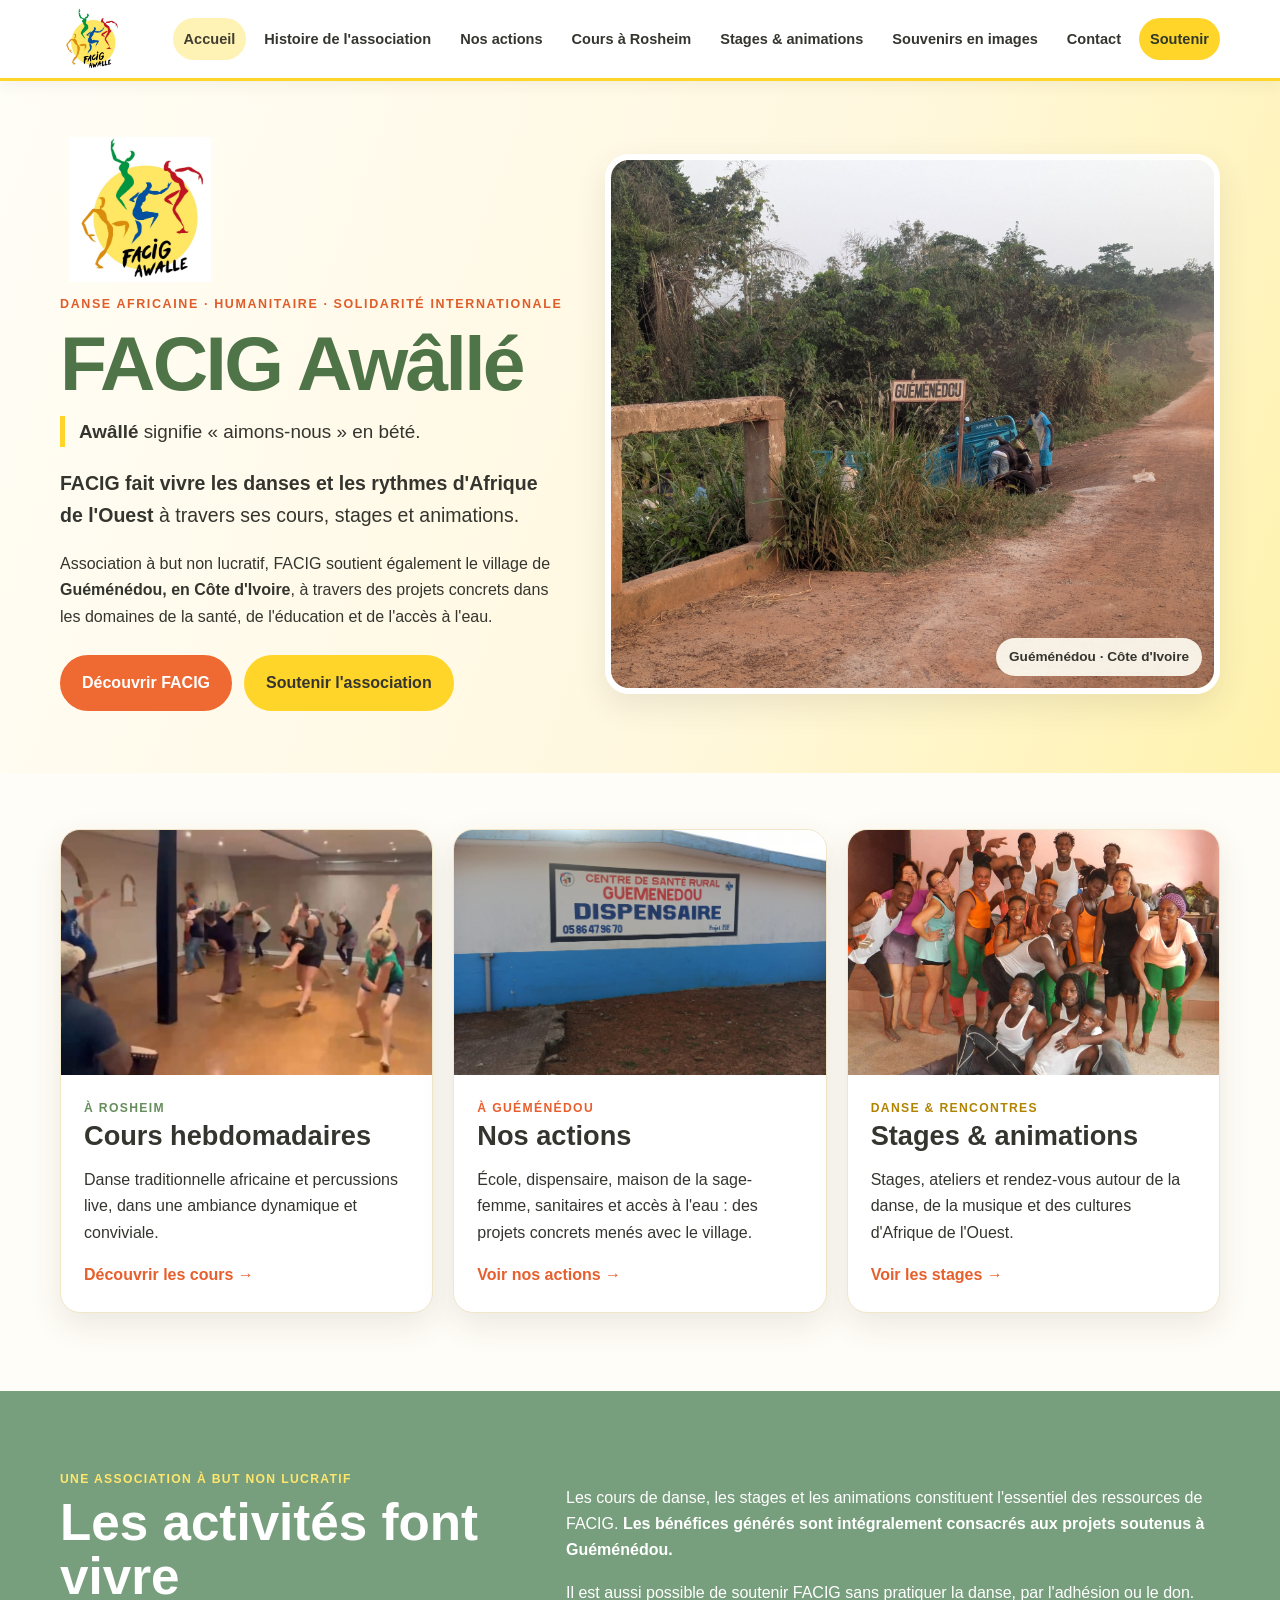
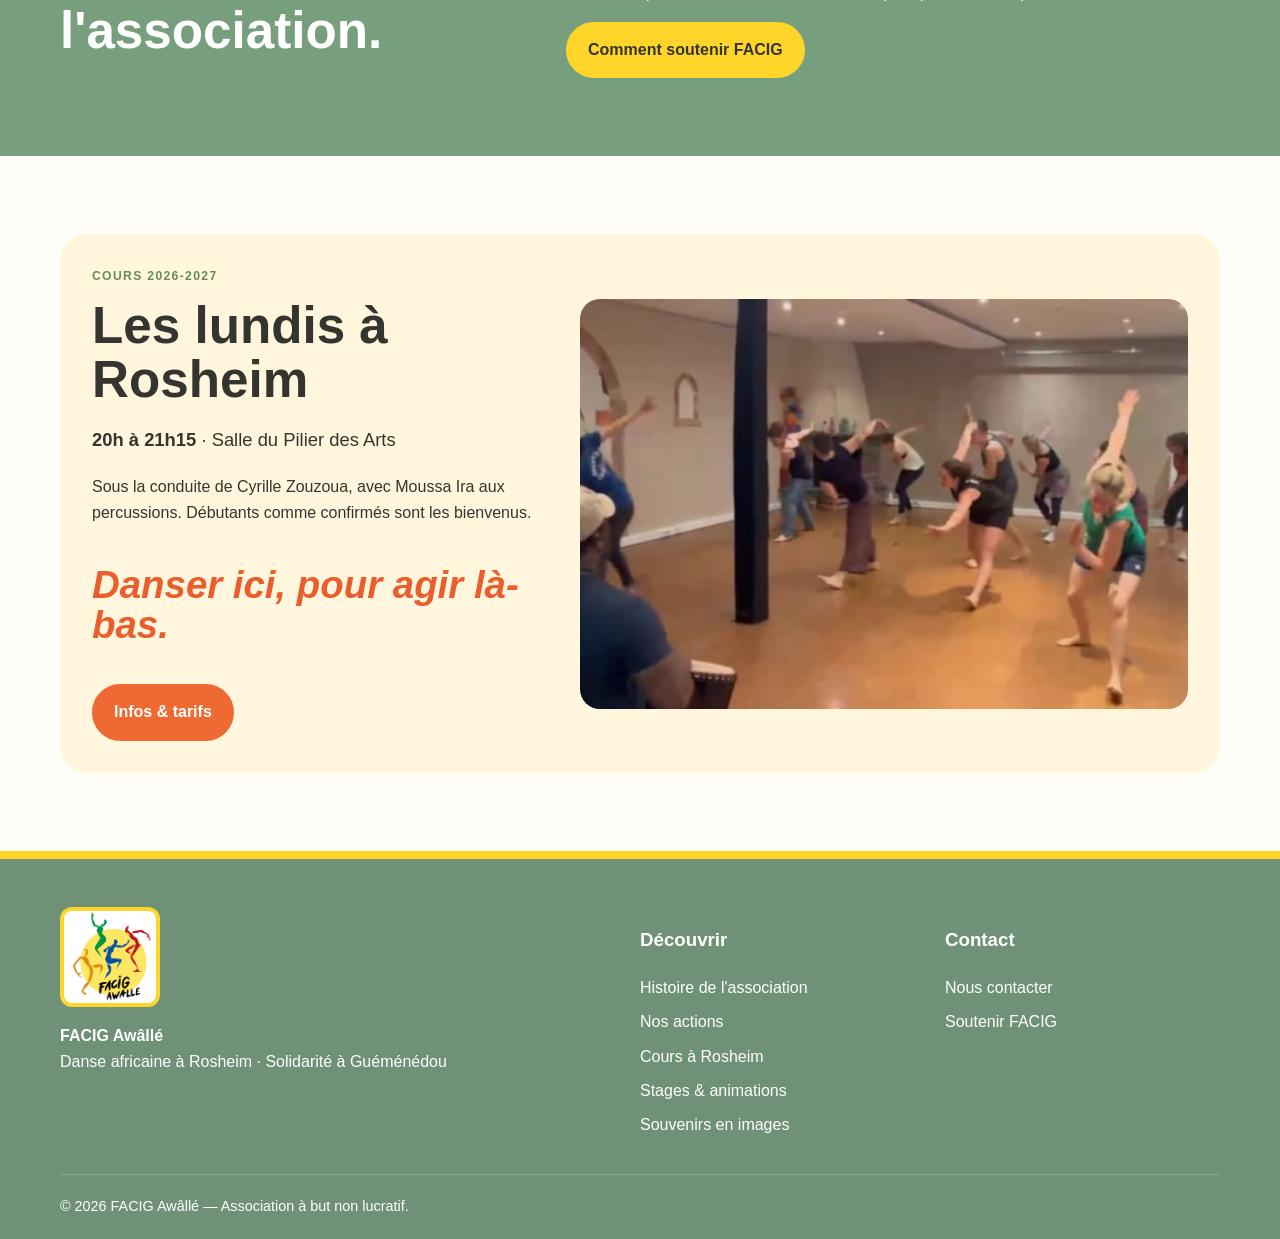
==== commit ecf36c2e: "Update index.html" ====
--- a/index.html
+++ b/index.html
@@ -3,7 +3,7 @@
 <header class="site-header"><div class="container nav"><a class="brand" href="index.html"><img src="assets/images/logo-facig.jpg" alt="Logo FACIG Awâllé"><span>FACIG AWÂLLÉ</span></a><button class="menu-toggle" aria-expanded="false" aria-label="Ouvrir le menu">☰</button><nav class="nav-links" aria-label="Navigation principale"><a aria-current="page" href="index.html">Accueil</a><a href="association.html">Histoire de l'association</a><a href="guemenedou.html">Nos actions</a><a href="cours.html">Cours à Rosheim</a><a href="stages.html">Stages & animations</a><a href="souvenirs.html">Souvenirs en images</a><a href="contact.html">Contact</a><a class="nav-cta" href="soutenir.html">Soutenir</a></nav></div></header>
 <main id="contenu">
 <section class="home-hero"><div class="container home-hero-grid"><div class="home-copy"><img class="hero-logo" src="assets/images/logo-facig.jpg" alt="FACIG Awâllé"><p class="hero-kicker">Danse africaine · Humanitaire · Solidarité internationale</p><h1>FACIG Awâllé</h1><p class="meaning"><strong>Awâllé</strong> signifie « aimons-nous » en bété.</p><p class="lead"><strong>FACIG fait vivre les danses et les rythmes d'Afrique de l'Ouest</strong> à travers ses cours, stages et animations.</p><p>Association à but non lucratif, FACIG soutient également le village de <strong>Guéménédou, en Côte d'Ivoire</strong>, à travers des projets concrets dans les domaines de la santé, de l'éducation et de l'accès à l'eau.</p><div class="actions"><a class="btn btn-primary" href="association.html">Découvrir FACIG</a><a class="btn btn-sun" href="soutenir.html">Soutenir l'association</a></div></div><div class="hero-visual"><img class="main-photo" src="assets/images/panneau-route.jpg" alt="Panneau Guéménédou sur la piste menant au village"><span class="photo-tag">Guéménédou · Côte d'Ivoire</span></div></div></section>
-<section class="section home-cards"><div class="container"><div class="three-doors"><article class="door"><img src="assets/images/cours-rosheim.jpg" alt="Cours de danse africaine à Rosheim"><div class="door-copy"><p class="mini-label green-text">À Rosheim</p><h2>Cours hebdomadaires</h2><p>Danse traditionnelle africaine et percussions live, dans une ambiance dynamique et conviviale.</p><a class="text-link" href="cours.html">Découvrir les cours →</a></div></article><article class="door"><img src="assets/images/bancs-ecole.jpg" alt="Bancs scolaires soutenus par FACIG à Guéménédou"><div class="door-copy"><p class="mini-label orange-text">À Guéménédou</p><h2>Nos actions</h2><p>École, dispensaire, maison de la sage-femme, sanitaires et accès à l'eau : des projets concrets menés avec le village.</p><a class="text-link" href="guemenedou.html">Voir nos actions →</a></div></article><article class="door"><img src="assets/images/stage-musiciens.jpg" alt="Musiciens lors du stage FACIG à Grand-Bassam"><div class="door-copy"><p class="mini-label yellow-text">Danse & rencontres</p><h2>Stages & animations</h2><p>Stages, ateliers et rendez-vous autour de la danse, de la musique et des cultures d'Afrique de l'Ouest.</p><a class="text-link" href="stages.html">Voir les stages →</a></div></article></div></div></section>
+<section class="section home-cards"><div class="container"><div class="three-doors"><article class="door"><img src="assets/images/cours-rosheim.jpg" alt="Cours de danse africaine à Rosheim"><div class="door-copy"><p class="mini-label green-text">À Rosheim</p><h2>Cours hebdomadaires</h2><p>Danse traditionnelle africaine et percussions live, dans une ambiance dynamique et conviviale.</p><a class="text-link" href="cours.html">Découvrir les cours →</a></div></article><article class="door"><img src="assets/images/le dispensaire.jpg" alt="Dispensaire de Guéménédou"><div class="door-copy"><p class="mini-label orange-text">À Guéménédou</p><h2>Nos actions</h2><p>École, dispensaire, maison de la sage-femme, sanitaires et accès à l'eau : des projets concrets menés avec le village.</p><a class="text-link" href="guemenedou.html">Voir nos actions →</a></div></article><article class="door"><img src="assets/images/Stage de danse 2017.jpg" alt="Stage de danse africaine FACIG"><div class="door-copy"><p class="mini-label yellow-text">Danse & rencontres</p><h2>Stages & animations</h2><p>Stages, ateliers et rendez-vous autour de la danse, de la musique et des cultures d'Afrique de l'Ouest.</p><a class="text-link" href="stages.html">Voir les stages →</a></div></article></div></div></section>
 <section class="section mission-band"><div class="container mission-grid"><div><p class="mini-label yellow-text">Une association à but non lucratif</p><h2>Les activités font vivre l'association.</h2></div><div><p>Les cours de danse, les stages et les animations constituent l'essentiel des ressources de FACIG. <strong>Les bénéfices générés sont intégralement consacrés aux projets soutenus à Guéménédou.</strong></p><p>Il est aussi possible de soutenir FACIG sans pratiquer la danse, par l'adhésion ou le don.</p><a class="btn btn-sun" href="soutenir.html">Comment soutenir FACIG</a></div></div></section>
 <section class="section"><div class="container course-highlight"><div><p class="mini-label green-text">Cours 2026-2027</p><h2>Les lundis à Rosheim</h2><p class="lead"><strong>20h à 21h15</strong> · Salle du Pilier des Arts</p><p>Sous la conduite de Cyrille Zouzoua, avec Moussa Ira aux percussions. Débutants comme confirmés sont les bienvenus.</p><p class="dance-signature">Danser ici, pour agir là-bas.</p><div class="actions"><a class="btn btn-primary" href="cours.html">Infos & tarifs</a></div></div><img src="assets/images/cours-rosheim.jpg" alt="La salle et le cours de danse FACIG à Rosheim"></div></section>
 </main>
